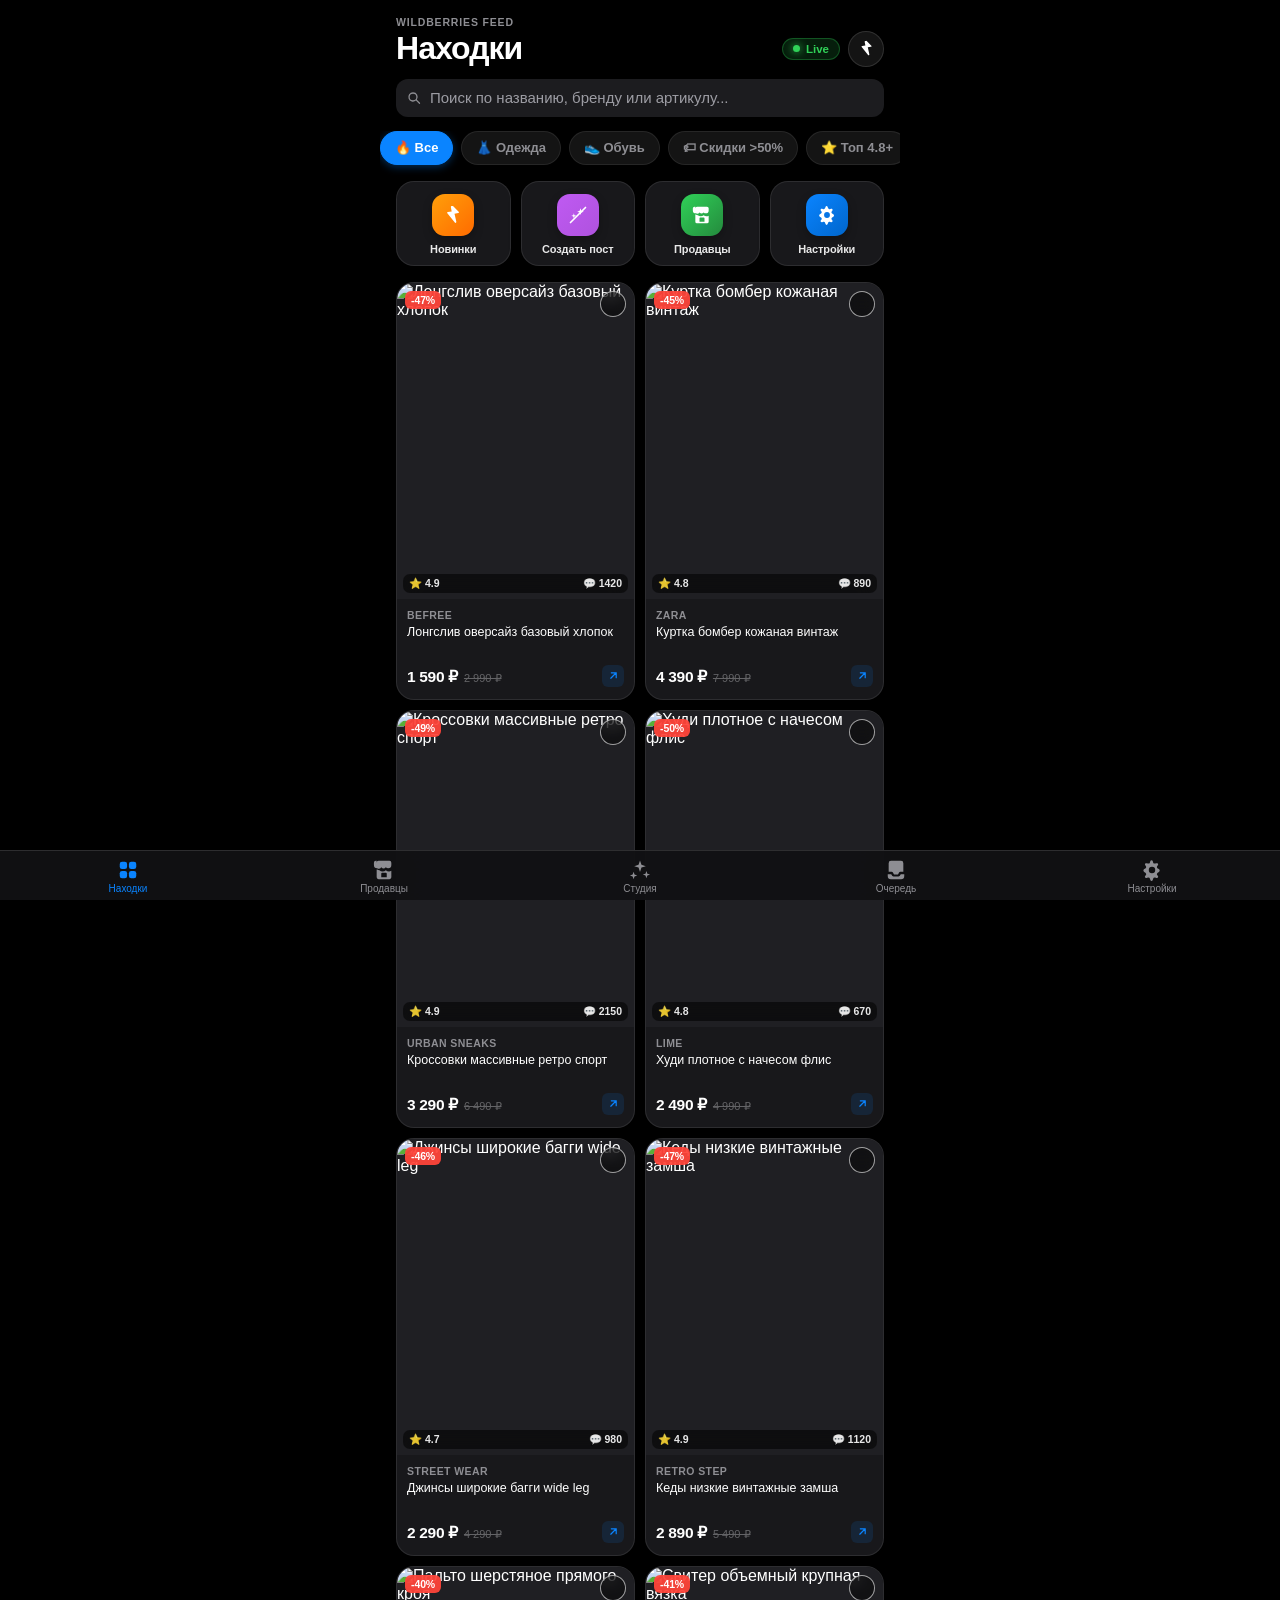
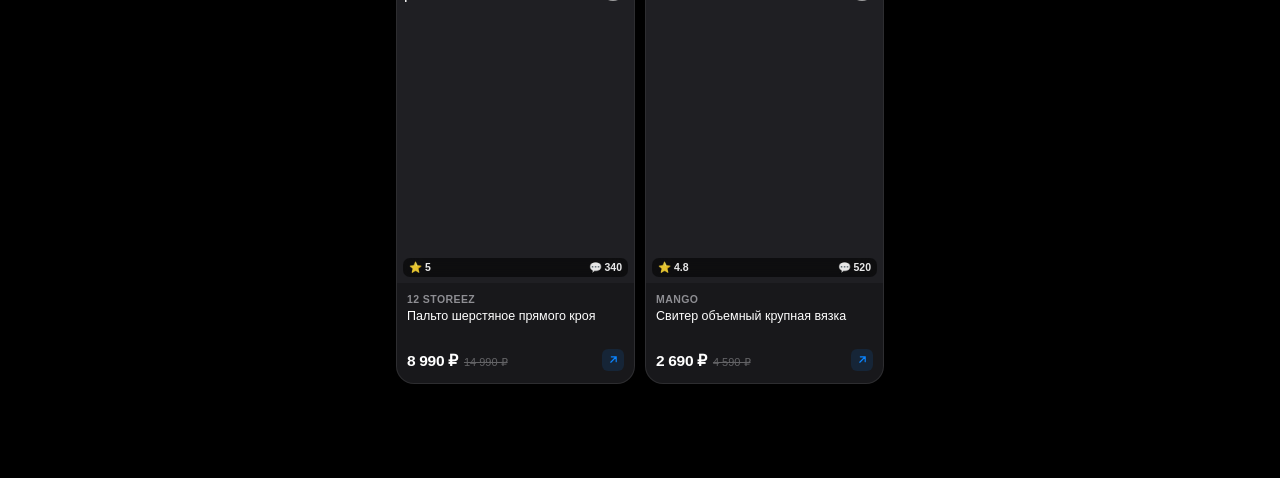
==== index.html @ ffb82ea9 "feat(fashion-ios18): complete ground-up rebuild inspired by Farfetch, SSENSE, Zara, and Apple iOS 18" ====
<!DOCTYPE html>
<html lang="ru">
<head>
  <meta charset="UTF-8">
  <meta name="viewport" content="width=device-width, initial-scale=1.0, viewport-fit=cover, maximum-scale=5.0">
  <meta name="description" content="WB Up Studio — фэшн-система управления публикациями Wildberries в Telegram">
  <meta name="theme-color" content="#000000">
  <meta name="apple-mobile-web-app-capable" content="yes">
  <meta name="apple-mobile-web-app-status-bar-style" content="black-translucent">
  <meta name="apple-mobile-web-app-title" content="WB Up">
  <meta name="format-detection" content="telephone=no">
  <meta name="mobile-web-app-capable" content="yes">
  <link rel="apple-touch-icon" href="apple-touch-icon.png">
  <link rel="manifest" href="manifest.json">
  <link rel="icon" href="data:image/svg+xml,<svg xmlns='http://www.w3.org/2000/svg' viewBox='0 0 100 100'><text y='.9em' font-size='90'></text></svg>">
  <title>WB Up Studio</title>
  <link rel="stylesheet" href="styles.css?v=fashion_ios18_v1">
</head>
<body>

  <!-- Apple SF Symbols Vector Sprite (iOS 18) -->
  <svg style="display:none;" xmlns="http://www.w3.org/2000/svg">
    <symbol id="sf-grid" viewBox="0 0 24 24"><rect x="3" y="3" width="8" height="8" rx="2.5" fill="currentColor"/><rect x="13" y="3" width="8" height="8" rx="2.5" fill="currentColor"/><rect x="3" y="13" width="8" height="8" rx="2.5" fill="currentColor"/><rect x="13" y="13" width="8" height="8" rx="2.5" fill="currentColor"/></symbol>
    <symbol id="sf-bag" viewBox="0 0 24 24"><path fill-rule="evenodd" clip-rule="evenodd" d="M8.5 4a3.5 3.5 0 0 1 7 0h2.75A2.75 2.75 0 0 1 21 6.75v11.5A3.75 3.75 0 0 1 17.25 22H6.75A3.75 3.75 0 0 1 3 18.25V6.75A2.75 2.75 0 0 1 5.75 4H8.5zm1.8 0a1.7 1.7 0 0 1 3.4 0H10.3z" fill="currentColor"/></symbol>
    <symbol id="sf-store" viewBox="0 0 24 24"><path d="M4 4a2 2 0 0 1 2-2h12a2 2 0 0 1 2 2v2.5a3.5 3.5 0 0 1-3.5 3.5 3.4 3.4 0 0 1-2.5-1.1 3.4 3.4 0 0 1-5 0A3.4 3.4 0 0 1 4.5 10 3.5 3.5 0 0 1 1 6.5V4a2 2 0 0 1 2-2h1zm0 8.8V20a2 2 0 0 0 2 2h12a2 2 0 0 0 2-2v-7.2a5.4 5.4 0 0 1-2.5.7 5.4 5.4 0 0 1-3.5-1.3 5.4 5.4 0 0 1-3.5 1.3 5.4 5.4 0 0 1-3.5-1.3 5.4 5.4 0 0 1-2.5-.7h-.5zM9 16a1 1 0 0 1 1-1h4a1 1 0 0 1 1 1v4H9v-4z" fill="currentColor"/></symbol>
    <symbol id="sf-sparkles" viewBox="0 0 24 24"><path d="M12 1.5l1.6 4.7 4.7 1.6-4.7 1.6L12 14.1l-1.6-4.7-4.7-1.6 4.7-1.6L12 1.5zm7 11.5l1 3 3 1-3 1-1 3-1-3-3-1 3-1 1-3zm-14 1l1 3 3 1-3 1-1 3-1-3-3-1 3-1 1-3z" fill="currentColor"/></symbol>
    <symbol id="sf-tray" viewBox="0 0 24 24"><path d="M4 4.5A2.5 2.5 0 0 1 6.5 2h11A2.5 2.5 0 0 1 20 4.5V14h-3.2a1.8 1.8 0 0 0-1.6 1l-.7 1.4a1 1 0 0 1-.9.6H10.4a1 1 0 0 1-.9-.6l-.7-1.4a1.8 1.8 0 0 0-1.6-1H4V4.5zM3 16.5v2A3.5 3.5 0 0 0 6.5 22h11a3.5 3.5 0 0 0 3.5-3.5v-2h-3.8l-.5 1a2.2 2.2 0 0 1-2 1.5H9.3a2.2 2.2 0 0 1-2-1.5l-.5-1H3z" fill="currentColor"/></symbol>
    <symbol id="sf-gear" viewBox="0 0 24 24"><path fill-rule="evenodd" clip-rule="evenodd" d="M10.2 2.3c.4-1.3 2.2-1.3 2.6 0l.4 1.4a2 2 0 0 0 2.2 1.3l1.4-.4c1.3-.4 2.4.9 1.7 2l-.9 1.2a2 2 0 0 0 .6 2.5l1.3.7c1.2.7 1.2 2.5 0 3.2l-1.3.7a2 2 0 0 0-.6 2.5l.9 1.2c.7 1.1-.4 2.4-1.7 2l-1.4-.4a2 2 0 0 0-2.2 1.3l-.4 1.4c-.4 1.3-2.2 1.3-2.6 0l-.4-1.4a2 2 0 0 0-2.2-1.3l-1.4.4c-1.3.4-2.4-.9-1.7-2l.9-1.2a2 2 0 0 0-.6-2.5l-1.3-.7c-1.2-.7-1.2-2.5 0-3.2l1.3-.7a2 2 0 0 0 .6-2.5l-.9-1.2c-.7-1.1.4-2.4 1.7-2l1.4.4a2 2 0 0 0 2.2-1.3l.4-1.4zM12 8.5a3.5 3.5 0 1 0 0 7 3.5 3.5 0 0 0 0-7z" fill="currentColor"/></symbol>
    <symbol id="sf-search" viewBox="0 0 24 24"><path fill-rule="evenodd" clip-rule="evenodd" d="M10.5 3.5a7 7 0 1 0 4.4 12.4l4.7 4.7a1 1 0 0 0 1.4-1.4l-4.7-4.7A7 7 0 0 0 10.5 3.5zm-5 7a5 5 0 1 1 10 0 5 5 0 0 1-10 0z" fill="currentColor"/></symbol>
    <symbol id="sf-bolt" viewBox="0 0 24 24"><path d="M11.3 1.3a1 1 0 0 1 1 .2l6.5 6.5a1 1 0 0 1-.5 1.7l-4.5.7 2.2 9.8a1 1 0 0 1-1.8.8L5.2 10a1 1 0 0 1 .6-1.6l4.6-.7-1-5.4a1 1 0 0 1 .9-1z" fill="currentColor"/></symbol>
    <symbol id="sf-check" viewBox="0 0 24 24"><path d="M4.5 12.5l5 5 10-10" fill="none" stroke="currentColor" stroke-width="2.5" stroke-linecap="round" stroke-linejoin="round"/></symbol>
    <symbol id="sf-xmark" viewBox="0 0 24 24"><path d="M6 6l12 12M18 6L6 18" fill="none" stroke="currentColor" stroke-width="2.5" stroke-linecap="round"/></symbol>
    <symbol id="sf-plus" viewBox="0 0 24 24"><path d="M12 4a1 1 0 0 1 1 1v6h6a1 1 0 1 1 0 2h-6v6a1 1 0 1 1-2 0v-6H5a1 1 0 1 1 0-2h6V5a1 1 0 0 1 1-1z" fill="currentColor"/></symbol>
    <symbol id="sf-trash" viewBox="0 0 24 24"><path fill-rule="evenodd" clip-rule="evenodd" d="M9 3a1 1 0 0 1 1-1h4a1 1 0 0 1 1 1v1h4a1 1 0 1 1 0 2h-1.1l-.8 13.4A3 3 0 0 1 14.1 22H9.9a3 3 0 0 1-3-2.6L6.1 6H5a1 1 0 1 1 0-2h4V3zm2 1h2V4h-2V4zm-1.9 4l.7 11.8a1 1 0 0 0 1 .9h4.4a1 1 0 0 0 1-.9L16.9 8H8.1z" fill="currentColor"/></symbol>
    <symbol id="sf-sync" viewBox="0 0 24 24"><path d="M12 4a8 8 0 0 1 7.6 5.5.9.9 0 0 1-1.7.6A6.2 6.2 0 1 0 18.2 12a.9.9 0 1 1 1.8 0A8 8 0 1 1 12 4zm7.9 1.1a.9.9 0 0 1 .9.9v4a.9.9 0 0 1-.9.9h-4a.9.9 0 1 1 0-1.8h2.8V6a.9.9 0 0 1 1.2-.9z" fill="currentColor"/></symbol>
    <symbol id="sf-paperplane" viewBox="0 0 24 24"><path d="M2.3 10.2a1.3 1.3 0 0 1 .4-2.4l17.7-6.2a1.3 1.3 0 0 1 1.6 1.6l-6.2 17.7a1.3 1.3 0 0 1-2.4.4l-3.8-5.7-5.7-3.8zm14-4.8L6.8 10.3l3.6 2.4 6-7.3z" fill="currentColor"/></symbol>
    <symbol id="sf-arrow-up-right" viewBox="0 0 24 24"><path d="M7 17L17 7M8 7h9v9" fill="none" stroke="currentColor" stroke-width="2.2" stroke-linecap="round" stroke-linejoin="round"/></symbol>
    <symbol id="sf-download" viewBox="0 0 24 24"><path d="M12 2a1 1 0 0 1 1 1v10.6l2.3-2.3a1 1 0 0 1 1.4 1.4l-4 4a1 1 0 0 1-1.4 0l-4-4a1 1 0 0 1 1.4-1.4l2.3 2.3V3a1 1 0 0 1 1-1zm-7 16a1 1 0 0 1 1-1h12a1 1 0 1 1 0 2H6a1 1 0 0 1-1-1z" fill="currentColor"/></symbol>
    <symbol id="sf-wand-stars" viewBox="0 0 24 24"><path d="M15 4l1 3 3 1-3 1-1 3-1-3-3-1 3-1 1-3zm-8 6l.7 2.3L10 13l-2.3.7L7 16l-.7-2.3L4 13l2.3-.7L7 10z" fill="currentColor"/><path d="M3 21L21 3" stroke="currentColor" stroke-width="2" stroke-linecap="round"/></symbol>
    <symbol id="sf-scissors" viewBox="0 0 24 24"><path d="M9.6 10.8l3.9 3.9-1.4 1.4a3.5 3.5 0 1 1-1.4-1.4l-1.1-1.1zm-3.6 5a1.5 1.5 0 1 0 0 3 1.5 1.5 0 0 0 0-3zm7.5-3.6l6.8-6.8a1 1 0 0 0-1.4-1.4l-6.8 6.8 1.4 1.4zm-1.4-1.4L4.3 4a1 1 0 0 0-1.4 1.4l6.8 6.8 2.4-2.4zm1.4 4.3l1.1 1.1a3.5 3.5 0 1 1-1.4 1.4l-1.1-1.1 1.4-1.4zm4.5 3.9a1.5 1.5 0 1 0 0-3 1.5 1.5 0 0 0 0 3z" fill="currentColor"/></symbol>
  </svg>

  <div class="toast-container" id="toast-container"></div>

  <div class="app-viewport">

    <!-- SCREEN 1: НАХОДКИ (FASHION FEED) -->
    <section id="tab-dashboard" class="tab-panel tab-panel--active">
      
      <!-- Apple Large Title Navigation Bar -->
      <header class="ios-navbar">
        <div>
          <span class="ios-navbar__sub">WILDBERRIES FEED</span>
          <h1 class="ios-navbar__title">Находки</h1>
        </div>
        <div class="ios-navbar__actions">
          <span class="ios-live-badge" id="feed-status-badge"><span class="pulse-dot"></span> Live</span>
          <button class="ios-circle-btn" onclick="app.runCheck()" aria-label="Проверить новинки Wildberries" title="Проверить новинки WB">
            <svg class="sf-icon"><use href="#sf-bolt"></use></svg>
          </button>
        </div>
      </header>

      <!-- Farfetch-style Search Bar -->
      <div class="ios-search">
        <svg class="sf-icon ios-search__icon"><use href="#sf-search"></use></svg>
        <input type="text" id="home-search-input" class="ios-search__input" placeholder="Поиск по названию, бренду или артикулу..." oninput="app.onSearchInput(this.value)">
      </div>

      <!-- ASOS-style Category Filter Chips (Horizontal Snap) -->
      <div class="ios-chips-bar" id="category-chips">
        <button class="ios-chip ios-chip--active" onclick="app.filterByCategory('all', this)">🔥 Все</button>
        <button class="ios-chip" onclick="app.filterByCategory('clothes', this)">👗 Одежда</button>
        <button class="ios-chip" onclick="app.filterByCategory('shoes', this)">👟 Обувь</button>
        <button class="ios-chip" onclick="app.filterByCategory('discount', this)">🏷 Скидки >50%</button>
        <button class="ios-chip" onclick="app.filterByCategory('top', this)">⭐ Топ 4.8+</button>
      </div>

      <!-- Quick Action Cards (4 Tiles) -->
      <div class="quick-actions-bar">
        <button class="quick-tile" onclick="app.runCheck()">
          <div class="quick-tile__icon" style="background: linear-gradient(135deg, #FF9F0A, #FF6B00);">
            <svg class="sf-icon"><use href="#sf-bolt"></use></svg>
          </div>
          <span class="quick-tile__label">Новинки</span>
        </button>
        <button class="quick-tile" onclick="app.generatePreview()">
          <div class="quick-tile__icon" style="background: linear-gradient(135deg, #BF5AF2, #AF52DE);">
            <svg class="sf-icon"><use href="#sf-wand-stars"></use></svg>
          </div>
          <span class="quick-tile__label">Создать пост</span>
        </button>
        <button class="quick-tile" onclick="app.switchTab('sellers')">
          <div class="quick-tile__icon" style="background: linear-gradient(135deg, #30D158, #248A3D);">
            <svg class="sf-icon"><use href="#sf-store"></use></svg>
          </div>
          <span class="quick-tile__label">Продавцы</span>
        </button>
        <button class="quick-tile" onclick="app.switchTab('settings')">
          <div class="quick-tile__icon" style="background: linear-gradient(135deg, #0A84FF, #0066CC);">
            <svg class="sf-icon"><use href="#sf-gear"></use></svg>
          </div>
          <span class="quick-tile__label">Настройки</span>
        </button>
      </div>

      <!-- 2-Column Fashion Product Grid (Farfetch / SSENSE Style) -->
      <div id="product-grid" class="fashion-grid"></div>

      <!-- Empty State -->
      <div id="feed-empty" class="fashion-empty" style="display:none;">
        <svg class="sf-icon fashion-empty__icon"><use href="#sf-bag"></use></svg>
        <h3 class="fashion-empty__title">Находок пока нет</h3>
        <p class="fashion-empty__desc">Запустите поиск новинок, чтобы мгновенно опросить магазины на Wildberries</p>
        <button class="btn btn--primary" onclick="app.runCheck()">
          <svg class="sf-icon" style="width:16px; height:16px; margin-right:6px;"><use href="#sf-bolt"></use></svg>
          Найти новинки WB
        </button>
      </div>

    </section>

    <!-- SCREEN 2: ПРОДАВЦЫ (SELLERS HUB) -->
    <section id="tab-sellers" class="tab-panel">
      
      <header class="ios-navbar">
        <div>
          <span class="ios-navbar__sub">WILDBERRIES STORES</span>
          <h1 class="ios-navbar__title">Продавцы</h1>
        </div>
        <div class="ios-navbar__actions">
          <button class="ios-circle-btn" onclick="app.openAddSellerModal()" aria-label="Добавить продавца" title="Добавить продавца">
            <svg class="sf-icon"><use href="#sf-plus"></use></svg>
          </button>
        </div>
      </header>

      <div class="ios-section-header">
        <span>ОТСЛЕЖИВАЕМЫЕ МАГАЗИНЫ</span>
        <span id="sellers-count-badge" class="ios-count-pill">0</span>
      </div>

      <!-- Inset Grouped Table View -->
      <div class="ios-grouped-card" id="sellers-list-container">
        <!-- Filled dynamically -->
      </div>

      <div style="padding: 16px 0;">
        <button class="btn btn--secondary btn--full" onclick="app.openAddSellerModal()">
          <svg class="sf-icon" style="width:16px; height:16px; margin-right:8px;"><use href="#sf-plus"></use></svg>
          Добавить нового продавца
        </button>
      </div>

    </section>

    <!-- SCREEN 3: СТУДИЯ ПОСТОВ (1080x1080 LOOKBOOK STUDIO) -->
    <section id="tab-preview" class="tab-panel">
      
      <header class="ios-navbar">
        <div>
          <span class="ios-navbar__sub">POST GENERATOR 1080×1080</span>
          <h1 class="ios-navbar__title">Студия</h1>
        </div>
        <div class="ios-navbar__actions">
          <button class="ios-circle-btn" onclick="app.generatePreview()" aria-label="Пересобрать карточку" title="Пересобрать">
            <svg class="sf-icon"><use href="#sf-sync"></use></svg>
          </button>
        </div>
      </header>

      <!-- Empty Studio Landing State -->
      <div id="studio-empty-state" class="studio-empty">
        <div class="studio-empty__magic">
          <svg class="sf-icon sf-float" style="width:54px; height:54px; color:#BF5AF2;"><use href="#sf-wand-stars"></use></svg>
        </div>
        <h2 class="studio-empty__title">Студия создания постов</h2>
        <p class="studio-empty__desc">Автоматическое вырезание одежды на ваш фон <strong>wb_up_background.jpg</strong> и мгновенная публикация в Telegram</p>
        
        <div class="studio-features-row">
          <span class="feature-tag"><svg class="sf-icon"><use href="#sf-scissors"></use></svg> Без фона</span>
          <span class="feature-tag"><svg class="sf-icon"><use href="#sf-sparkles"></use></svg> 1080×1080</span>
          <span class="feature-tag"><svg class="sf-icon"><use href="#sf-paperplane"></use></svg> @wbuppp</span>
        </div>

        <button class="btn btn--primary btn--lg" onclick="app.generatePreview()">
          <svg class="sf-icon" style="width:18px; height:18px; margin-right:8px;"><use href="#sf-wand-stars"></use></svg>
          Создать превью поста
        </button>
      </div>

      <!-- Generated Preview Canvas & Controls -->
      <div id="studio-active-state" style="display:none;">
        <div class="preview-mockup-wrapper">
          <canvas id="poster-canvas" width="1080" height="1080" style="display:none;"></canvas>
          <img id="poster-result-img" class="preview-mockup-img" alt="Превью поста 1080x1080">
        </div>

        <div class="preview-actions-bar">
          <button class="btn btn--primary btn--full" id="btn-publish-tg" onclick="app.publishFromPreview()">
            <svg class="sf-icon" style="width:18px; height:18px; margin-right:8px;"><use href="#sf-paperplane"></use></svg>
            Опубликовать в канал @wbuppp
          </button>
          <div style="display:flex; gap:10px; width:100%; margin-top:8px;">
            <button class="btn btn--secondary" style="flex:1;" onclick="app.saveToQueueFromPreview()">
              <svg class="sf-icon" style="width:16px; height:16px; margin-right:6px;"><use href="#sf-tray"></use></svg>
              В очередь
            </button>
            <button class="btn btn--secondary" style="flex:1;" onclick="app.downloadPosterImage()">
              <svg class="sf-icon" style="width:16px; height:16px; margin-right:6px;"><use href="#sf-download"></use></svg>
              Скачать
            </button>
          </div>
        </div>

        <!-- Telegram Caption Editor -->
        <div class="ios-section-header" style="margin-top:20px;">
          <span>ТЕКСТ СООБЩЕНИЯ ДЛЯ TELEGRAM</span>
        </div>
        <div class="ios-grouped-card" style="padding:14px;">
          <textarea id="caption-editor" class="ios-textarea" rows="7" placeholder="Текст поста с артикулами..."></textarea>
        </div>
      </div>

    </section>

    <!-- SCREEN 4: ОЧЕРЕДЬ (QUEUE) -->
    <section id="tab-queue" class="tab-panel">
      <header class="ios-navbar">
        <div>
          <span class="ios-navbar__sub">SCHEDULED POSTS</span>
          <h1 class="ios-navbar__title">Очередь</h1>
        </div>
      </header>

      <div class="ios-section-header">
        <span>ОТЛОЖЕННЫЕ ПУБЛИКАЦИИ</span>
        <span id="queue-count-badge" class="ios-count-pill">0</span>
      </div>

      <div class="ios-grouped-card" id="queue-list-container">
        <!-- Filled dynamically -->
      </div>
    </section>

    <!-- SCREEN 5: НАСТРОЙКИ (SETTINGS) -->
    <section id="tab-settings" class="tab-panel">
      <header class="ios-navbar">
        <div>
          <span class="ios-navbar__sub">PREFERENCES & TELEGRAM</span>
          <h1 class="ios-navbar__title">Настройки</h1>
        </div>
      </header>

      <div class="ios-section-header">TELEGRAM КАНАЛ</div>
      <div class="ios-grouped-card">
        <div class="ios-cell">
          <span class="ios-cell__label">Канал</span>
          <input type="text" id="setting-tg-channel" class="ios-cell__input" placeholder="@wbuppp" value="@wbuppp" onchange="app.saveSetting('tgChannel', this.value)">
        </div>
        <div class="ios-cell">
          <span class="ios-cell__label">Токен бота</span>
          <input type="password" id="setting-tg-token" class="ios-cell__input" placeholder="7801828859:AA..." onchange="app.saveSetting('tgToken', this.value)">
        </div>
      </div>

      <div class="ios-section-header">АВТОНОМНЫЙ ДВИЖОК</div>
      <div class="ios-grouped-card">
        <div class="ios-cell">
          <span class="ios-cell__label">Статус движка</span>
          <span class="ios-badge-ok">🟢 Standalone Active</span>
        </div>
        <div class="ios-cell">
          <span class="ios-cell__label">Фоновое изображение</span>
          <span style="color:#8e8e93; font-size:13px;">wb_up_background.jpg</span>
        </div>
        <div class="ios-cell">
          <span class="ios-cell__label">Версия дизайна</span>
          <span style="color:#8e8e93; font-size:13px;">iOS 18 Fashion v1.0</span>
        </div>
      </div>

      <div style="padding: 20px 0;">
        <button class="btn btn--danger btn--full" onclick="app.resetAllCache()">
          <svg class="sf-icon" style="width:16px; height:16px; margin-right:6px;"><use href="#sf-trash"></use></svg>
          Сбросить кэш и обновить базу
        </button>
      </div>
    </section>

  </div><!-- /.app-viewport -->

  <!-- FLOATING ACTION DOCK (Farfetch / Apple Capsule) -->
  <div class="action-capsule" id="action-capsule">
    <div class="action-capsule__info">
      <span class="action-capsule__dot"></span>
      <span id="selected-count-label">0 выбрано</span>
    </div>
    <div class="action-capsule__btns">
      <button class="action-capsule__btn action-capsule__btn--ghost" onclick="app.clearSelection()">Снять</button>
      <button class="action-capsule__btn action-capsule__btn--primary" onclick="app.generatePreview()">✨ Создать пост</button>
    </div>
  </div>

  <!-- APPLE UITABBAR (49pt Native Mobile Navigation) -->
  <nav class="ios-tabbar">
    <button class="ios-tabbar__item ios-tabbar__item--active" data-tab="dashboard" onclick="app.switchTab('dashboard')">
      <svg class="sf-icon"><use href="#sf-grid"></use></svg>
      <span>Находки</span>
    </button>
    <button class="ios-tabbar__item" data-tab="sellers" onclick="app.switchTab('sellers')">
      <svg class="sf-icon"><use href="#sf-store"></use></svg>
      <span>Продавцы</span>
    </button>
    <button class="ios-tabbar__item" data-tab="preview" onclick="app.switchTab('preview')">
      <svg class="sf-icon"><use href="#sf-sparkles"></use></svg>
      <span>Студия</span>
    </button>
    <button class="ios-tabbar__item" data-tab="queue" onclick="app.switchTab('queue')">
      <svg class="sf-icon"><use href="#sf-tray"></use></svg>
      <span>Очередь</span>
    </button>
    <button class="ios-tabbar__item" data-tab="settings" onclick="app.switchTab('settings')">
      <svg class="sf-icon"><use href="#sf-gear"></use></svg>
      <span>Настройки</span>
    </button>
  </nav>

  <!-- NATIVE APPLE BOTTOM SHEET MODAL -->
  <div class="ios-modal-overlay" id="modal-overlay" onclick="if(event.target===this) app.closeModal()" role="dialog" aria-modal="true">
    <div class="ios-sheet">
      <div class="ios-sheet__grabber"></div>
      <div class="ios-sheet__header">
        <h3 class="ios-sheet__title" id="modal-title">Добавить продавца</h3>
        <button class="ios-sheet__close" onclick="app.closeModal()" aria-label="Закрыть">
          <svg class="sf-icon"><use href="#sf-xmark"></use></svg>
        </button>
      </div>
      <div class="ios-sheet__body" id="modal-body"></div>
      <div class="ios-sheet__footer" id="modal-footer">
        <button class="btn btn--ghost" onclick="app.closeModal()">Отмена</button>
        <button class="btn btn--primary" id="modal-confirm-btn" onclick="app.confirmModal()">Добавить</button>
      </div>
    </div>
  </div>

  <script src="app2.js?v=fashion_ios18_v1"></script>
</body>
</html>
---- styles.css ----
/* ============================================================
   WB Up Studio — Apple iOS 18 & Luxury Fashion Design System
   Inspired by: Farfetch, SSENSE, Zara, ASOS, Poizon (Dewu)
   Clean, Mobile-First, Zero-Conflict Architecture
   ============================================================ */

/* --- CSS Variables & Design Tokens --- */
:root {
  --bg-app: #000000;
  --bg-surface: #141416;
  --bg-card: #18181b;
  --bg-elevated: #242428;
  --bg-glass: rgba(24, 24, 28, 0.85);

  --fg-primary: #ffffff;
  --fg-secondary: rgba(235, 235, 245, 0.62);
  --fg-muted: rgba(235, 235, 245, 0.38);

  --apple-blue: #0a84ff;
  --apple-green: #30d158;
  --apple-red: #ff453a;
  --apple-orange: #ff9f0a;
  --apple-purple: #bf5af2;
  --apple-gray: #8e8e93;

  --border-subtle: rgba(255, 255, 255, 0.09);
  --border-card: rgba(255, 255, 255, 0.12);
  
  --tabbar-height: 50px;
  --font-sans: -apple-system, BlinkMacSystemFont, "SF Pro Display", "SF Pro Text", "Helvetica Neue", sans-serif;
  --anim-spring: 0.3s cubic-bezier(0.16, 1, 0.3, 1);
}

/* --- Base & Reset --- */
*, *::before, *::after {
  box-sizing: border-box;
  margin: 0;
  padding: 0;
}

html, body {
  background-color: var(--bg-app);
  color: var(--fg-primary);
  font-family: var(--font-sans);
  min-height: 100dvh;
  min-height: -webkit-fill-available;
  -webkit-font-smoothing: antialiased;
  -webkit-tap-highlight-color: transparent;
  touch-action: manipulation;
  overflow-x: hidden;
}

/* Vector SF Symbols */
.sf-icon {
  width: 20px;
  height: 20px;
  fill: currentColor;
  display: inline-block;
  vertical-align: middle;
  flex-shrink: 0;
}

/* Main Viewport Container */
.app-viewport {
  width: 100%;
  max-width: 520px;
  margin: 0 auto;
  min-height: 100dvh;
  min-height: -webkit-fill-available;
  padding-bottom: calc(var(--tabbar-height) + env(safe-area-inset-bottom, 0px) + 24px);
  position: relative;
  background-color: var(--bg-app);
}

/* Tab Panels */
.tab-panel {
  display: none;
  animation: fadeIn 0.22s ease-out;
}
.tab-panel--active {
  display: block;
}

@keyframes fadeIn {
  from { opacity: 0; transform: translateY(4px); }
  to { opacity: 1; transform: translateY(0); }
}

/* ============================================================
   APPLE LARGE TITLE NAVBAR
   ============================================================ */
.ios-navbar {
  display: flex;
  justify-content: space-between;
  align-items: flex-end;
  padding: max(env(safe-area-inset-top, 0px) + 12px, 16px) 16px 12px 16px;
  background: var(--bg-app);
  position: sticky;
  top: 0;
  z-index: 100;
}

.ios-navbar__sub {
  font-size: 10.5px;
  font-weight: 700;
  letter-spacing: 0.08em;
  color: var(--apple-gray);
  text-transform: uppercase;
  display: block;
  margin-bottom: 2px;
}

.ios-navbar__title {
  font-size: 32px;
  font-weight: 800;
  letter-spacing: -0.03em;
  color: #ffffff;
  line-height: 1.15;
}

.ios-navbar__actions {
  display: flex;
  align-items: center;
  gap: 8px;
}

.ios-live-badge {
  display: inline-flex;
  align-items: center;
  gap: 6px;
  padding: 4px 10px;
  border-radius: 9999px;
  background: rgba(48, 209, 88, 0.14);
  border: 0.5px solid rgba(48, 209, 88, 0.3);
  color: var(--apple-green);
  font-size: 11.5px;
  font-weight: 600;
}

.pulse-dot {
  width: 7px;
  height: 7px;
  border-radius: 50%;
  background: var(--apple-green);
  box-shadow: 0 0 8px var(--apple-green);
  animation: pulse 2s infinite ease-in-out;
}

@keyframes pulse {
  0%, 100% { opacity: 1; transform: scale(1); }
  50% { opacity: 0.4; transform: scale(0.85); }
}

.ios-circle-btn {
  width: 36px;
  height: 36px;
  border-radius: 50%;
  background: rgba(255, 255, 255, 0.08);
  border: 0.5px solid rgba(255, 255, 255, 0.12);
  color: #ffffff;
  display: flex;
  align-items: center;
  justify-content: center;
  cursor: pointer;
  transition: transform 0.12s ease, background 0.12s ease;
  touch-action: manipulation;
}
.ios-circle-btn:active {
  transform: scale(0.9);
  background: rgba(255, 255, 255, 0.18);
}
.ios-circle-btn .sf-icon {
  width: 17px;
  height: 17px;
}

/* ============================================================
   SEARCH BAR (Farfetch / iOS 18 Style)
   ============================================================ */
.ios-search {
  display: flex;
  align-items: center;
  background: rgba(118, 118, 128, 0.24);
  border-radius: 12px;
  height: 38px;
  margin: 0 16px 14px 16px;
  padding: 0 10px;
  gap: 8px;
  transition: background 0.15s ease;
}
.ios-search:focus-within {
  background: rgba(118, 118, 128, 0.36);
}
.ios-search__icon {
  width: 16px;
  height: 16px;
  color: var(--apple-gray);
}
.ios-search__input {
  flex: 1;
  background: transparent;
  border: none;
  outline: none;
  color: #ffffff;
  font-size: 15px;
  font-family: inherit;
}
.ios-search__input::placeholder {
  color: var(--fg-secondary);
}

/* ============================================================
   CATEGORY CHIPS (ASOS / Lamoda Horizontal Snap)
   ============================================================ */
.ios-chips-bar {
  display: flex;
  gap: 8px;
  overflow-x: auto;
  -webkit-overflow-scrolling: touch;
  scroll-snap-type: x mandatory;
  padding: 0 16px 14px 16px;
  scrollbar-width: none;
}
.ios-chips-bar::-webkit-scrollbar {
  display: none;
}

.ios-chip {
  flex: 0 0 auto;
  height: 34px;
  padding: 0 14px;
  border-radius: 9999px;
  background: rgba(255, 255, 255, 0.08);
  border: 0.5px solid rgba(255, 255, 255, 0.08);
  color: var(--apple-gray);
  font-size: 13px;
  font-weight: 600;
  cursor: pointer;
  scroll-snap-align: start;
  transition: transform 0.12s ease, background 0.12s ease, color 0.12s ease;
  touch-action: manipulation;
}
.ios-chip:active {
  transform: scale(0.94);
}
.ios-chip--active {
  background: var(--apple-blue);
  color: #ffffff;
  border-color: var(--apple-blue);
  box-shadow: 0 2px 8px rgba(10, 132, 255, 0.35);
}

/* ============================================================
   QUICK ACTION TILES (4 Cards Row)
   ============================================================ */
.quick-actions-bar {
  display: flex;
  gap: 10px;
  overflow-x: auto;
  -webkit-overflow-scrolling: touch;
  scroll-snap-type: x mandatory;
  padding: 2px 16px 16px 16px;
  scrollbar-width: none;
}
.quick-actions-bar::-webkit-scrollbar {
  display: none;
}

.quick-tile {
  flex: 1 1 0px;
  min-width: 76px;
  display: flex;
  flex-direction: column;
  align-items: center;
  gap: 7px;
  padding: 12px 6px 10px 6px;
  border-radius: 18px;
  background: var(--bg-card);
  border: 0.5px solid var(--border-subtle);
  cursor: pointer;
  scroll-snap-align: start;
  transition: transform 0.15s var(--anim-spring), background 0.12s ease;
  touch-action: manipulation;
  box-shadow: 0 4px 12px rgba(0, 0, 0, 0.35);
}
.quick-tile:active {
  transform: scale(0.92);
  background: var(--bg-elevated);
}
.quick-tile__icon {
  width: 42px;
  height: 42px;
  border-radius: 13px;
  display: flex;
  align-items: center;
  justify-content: center;
  color: #ffffff;
  box-shadow: 0 4px 10px rgba(0, 0, 0, 0.25);
}
.quick-tile__icon .sf-icon {
  width: 20px;
  height: 20px;
}
.quick-tile__label {
  font-size: 11px;
  font-weight: 600;
  color: rgba(255, 255, 255, 0.9);
  letter-spacing: -0.01em;
  white-space: nowrap;
}

/* ============================================================
   2-COLUMN FASHION PRODUCT GRID (Farfetch / SSENSE Style)
   ============================================================ */
.fashion-grid {
  display: grid;
  grid-template-columns: repeat(2, 1fr);
  gap: 10px;
  padding: 0 16px 20px 16px;
}

.fashion-card {
  display: flex;
  flex-direction: column;
  border-radius: 18px;
  background: var(--bg-card);
  border: 0.5px solid var(--border-subtle);
  overflow: hidden;
  position: relative;
  cursor: pointer;
  transition: transform 0.15s var(--anim-spring), border-color 0.15s ease, box-shadow 0.15s ease;
  touch-action: manipulation;
}
.fashion-card:active {
  transform: scale(0.96);
}
.fashion-card--selected {
  border-color: var(--apple-blue);
  box-shadow: 0 0 0 1px var(--apple-blue);
}

.fashion-card__photo-wrap {
  position: relative;
  width: 100%;
  padding-top: 133.33%; /* 3:4 Vertical Fashion Aspect Ratio */
  background: #1f1f23;
  overflow: hidden;
}

.fashion-card__img {
  position: absolute;
  top: 0;
  left: 0;
  width: 100%;
  height: 100%;
  object-fit: cover;
  transition: transform 0.35s var(--anim-spring);
}
.fashion-card:hover .fashion-card__img {
  transform: scale(1.03);
}

/* Discount Badge */
.fashion-card__discount {
  position: absolute;
  top: 8px;
  left: 8px;
  z-index: 3;
  padding: 3px 6px;
  border-radius: 6px;
  background: rgba(255, 69, 58, 0.94);
  color: #ffffff;
  font-size: 10.5px;
  font-weight: 800;
  letter-spacing: -0.01em;
}

/* Apple Photos Circular Checkbox */
.fashion-card__checkbox {
  position: absolute;
  top: 8px;
  right: 8px;
  z-index: 3;
  width: 26px;
  height: 26px;
  border-radius: 50%;
  background: rgba(0, 0, 0, 0.45);
  border: 1.5px solid rgba(255, 255, 255, 0.6);
  backdrop-filter: blur(8px);
  -webkit-backdrop-filter: blur(8px);
  display: flex;
  align-items: center;
  justify-content: center;
  color: transparent;
  transition: all 0.15s ease;
}
.fashion-card__checkbox .sf-icon {
  width: 13px;
  height: 13px;
}
.fashion-card--selected .fashion-card__checkbox {
  background: var(--apple-blue);
  border-color: var(--apple-blue);
  color: #ffffff;
}

/* Photo Metadata Bar */
.fashion-card__meta {
  position: absolute;
  bottom: 6px;
  left: 6px;
  right: 6px;
  z-index: 3;
  display: flex;
  justify-content: space-between;
  align-items: center;
  padding: 3px 6px;
  border-radius: 7px;
  background: rgba(0, 0, 0, 0.55);
  backdrop-filter: blur(10px);
  -webkit-backdrop-filter: blur(10px);
  font-size: 10.5px;
  color: rgba(255, 255, 255, 0.9);
  font-weight: 600;
}

/* Card Body & Typography */
.fashion-card__body {
  padding: 10px 10px 12px 10px;
  display: flex;
  flex-direction: column;
  gap: 3px;
}

.fashion-card__brand {
  font-size: 10.5px;
  font-weight: 700;
  text-transform: uppercase;
  letter-spacing: 0.04em;
  color: var(--apple-gray);
}

.fashion-card__name {
  font-size: 12.5px;
  font-weight: 500;
  line-height: 1.35;
  color: #ffffff;
  height: 34px;
  display: -webkit-box;
  -webkit-line-clamp: 2;
  -webkit-box-orient: vertical;
  overflow: hidden;
}

.fashion-card__price-row {
  display: flex;
  align-items: baseline;
  gap: 6px;
  margin-top: 4px;
}

.fashion-card__price {
  font-size: 15.5px;
  font-weight: 700;
  color: #ffffff;
  letter-spacing: -0.02em;
}

.fashion-card__old-price {
  font-size: 11px;
  color: #636366;
  text-decoration: line-through;
}

.fashion-card__link {
  margin-left: auto;
  color: var(--apple-blue);
  display: flex;
  align-items: center;
  justify-content: center;
  width: 22px;
  height: 22px;
  border-radius: 6px;
  background: rgba(10, 132, 255, 0.12);
}
.fashion-card__link .sf-icon {
  width: 13px;
  height: 13px;
}

/* Empty State */
.fashion-empty {
  text-align: center;
  padding: 48px 20px;
  background: var(--bg-card);
  border-radius: 20px;
  border: 0.5px solid var(--border-subtle);
  margin: 16px;
}
.fashion-empty__icon {
  width: 44px;
  height: 44px;
  color: var(--apple-gray);
  margin-bottom: 12px;
}
.fashion-empty__title {
  font-size: 17px;
  font-weight: 700;
  color: #fff;
  margin-bottom: 4px;
}
.fashion-empty__desc {
  font-size: 13px;
  color: var(--apple-gray);
  margin-bottom: 18px;
  line-height: 1.4;
}

/* ============================================================
   INSET GROUPED CARDS (iOS Settings & Sellers)
   ============================================================ */
.ios-section-header {
  font-size: 11.5px;
  font-weight: 700;
  text-transform: uppercase;
  letter-spacing: 0.05em;
  color: var(--apple-gray);
  padding: 16px 16px 8px 16px;
  display: flex;
  justify-content: space-between;
  align-items: center;
}

.ios-count-pill {
  background: rgba(255, 255, 255, 0.1);
  padding: 2px 8px;
  border-radius: 9999px;
  font-size: 11px;
  color: #ffffff;
}

.ios-grouped-card {
  background: var(--bg-card);
  border-radius: 16px;
  border: 0.5px solid var(--border-subtle);
  margin: 0 16px;
  overflow: hidden;
}

/* Seller Row */
.seller-row {
  display: flex;
  align-items: center;
  padding: 12px 14px;
  gap: 12px;
  border-bottom: 0.5px solid rgba(255, 255, 255, 0.06);
  transition: background 0.12s ease;
}
.seller-row:last-child {
  border-bottom: none;
}
.seller-row:active {
  background: rgba(255, 255, 255, 0.05);
}

.seller-avatar {
  width: 40px;
  height: 40px;
  border-radius: 11px;
  display: flex;
  align-items: center;
  justify-content: center;
  color: #ffffff;
  font-weight: 800;
  font-size: 15px;
  flex-shrink: 0;
  box-shadow: 0 2px 6px rgba(0, 0, 0, 0.3);
}

.seller-info {
  flex: 1;
  display: flex;
  flex-direction: column;
  gap: 2px;
  min-width: 0;
}

.seller-name {
  font-size: 14.5px;
  font-weight: 700;
  color: #ffffff;
  white-space: nowrap;
  overflow: hidden;
  text-overflow: ellipsis;
}

.seller-sub {
  font-size: 11.5px;
  color: var(--apple-gray);
}

.seller-actions {
  display: flex;
  align-items: center;
  gap: 8px;
}

/* Settings Cells */
.ios-cell {
  display: flex;
  justify-content: space-between;
  align-items: center;
  padding: 13px 16px;
  border-bottom: 0.5px solid rgba(255, 255, 255, 0.06);
}
.ios-cell:last-child {
  border-bottom: none;
}
.ios-cell__label {
  font-size: 15px;
  font-weight: 500;
  color: #ffffff;
}
.ios-cell__input {
  background: transparent;
  border: none;
  outline: none;
  color: var(--apple-blue);
  font-size: 14px;
  text-align: right;
  font-family: inherit;
  width: 60%;
}
.ios-badge-ok {
  color: var(--apple-green);
  font-size: 13px;
  font-weight: 600;
}

/* ============================================================
   POST STUDIO (1080x1080 Lookbook)
   ============================================================ */
.studio-empty {
  text-align: center;
  padding: 44px 20px;
  background: var(--bg-card);
  border-radius: 24px;
  border: 0.5px solid var(--border-subtle);
  margin: 16px;
}
.studio-empty__magic {
  margin-bottom: 14px;
}
.studio-empty__title {
  font-size: 20px;
  font-weight: 700;
  color: #ffffff;
  margin-bottom: 6px;
}
.studio-empty__desc {
  font-size: 13.5px;
  color: var(--apple-gray);
  line-height: 1.45;
  margin-bottom: 20px;
  max-width: 320px;
  margin-left: auto;
  margin-right: auto;
}
.studio-features-row {
  display: flex;
  justify-content: center;
  gap: 8px;
  margin-bottom: 24px;
  flex-wrap: wrap;
}
.feature-tag {
  display: inline-flex;
  align-items: center;
  gap: 6px;
  font-size: 12px;
  font-weight: 600;
  color: rgba(255, 255, 255, 0.85);
  background: rgba(255, 255, 255, 0.08);
  padding: 5px 12px;
  border-radius: 9999px;
  border: 0.5px solid rgba(255, 255, 255, 0.08);
}
.feature-tag .sf-icon {
  width: 14px;
  height: 14px;
  color: var(--apple-blue);
}

.preview-mockup-wrapper {
  margin: 0 16px 16px 16px;
  border-radius: 20px;
  overflow: hidden;
  background: #111114;
  border: 0.5px solid var(--border-card);
  box-shadow: 0 12px 36px rgba(0, 0, 0, 0.6);
  aspect-ratio: 1 / 1;
}

.preview-mockup-img {
  width: 100%;
  height: 100%;
  object-fit: contain;
  display: block;
}

.preview-actions-bar {
  padding: 0 16px;
}

.ios-textarea {
  width: 100%;
  background: transparent;
  border: none;
  outline: none;
  color: #ffffff;
  font-size: 14px;
  font-family: inherit;
  line-height: 1.45;
  resize: vertical;
}

/* ============================================================
   FLOATING ACTION CAPSULE (Farfetch Bag / Apple Capsule)
   ============================================================ */
.action-capsule {
  position: fixed;
  bottom: calc(var(--tabbar-height) + env(safe-area-inset-bottom, 0px) + 12px);
  left: 16px;
  right: 16px;
  max-width: 480px;
  margin: 0 auto;
  height: 52px;
  border-radius: 9999px;
  background: rgba(26, 26, 30, 0.94);
  backdrop-filter: blur(30px) saturate(200%);
  -webkit-backdrop-filter: blur(30px) saturate(200%);
  border: 0.5px solid rgba(255, 255, 255, 0.2);
  box-shadow: 0 12px 36px rgba(0, 0, 0, 0.75);
  display: flex;
  align-items: center;
  justify-content: space-between;
  padding: 0 8px 0 16px;
  z-index: 990;
  transform: translateY(140%) scale(0.92);
  opacity: 0;
  pointer-events: none;
  transition: transform 0.3s var(--anim-spring), opacity 0.25s ease;
}
.action-capsule--visible {
  transform: translateY(0) scale(1);
  opacity: 1;
  pointer-events: auto;
}

.action-capsule__info {
  display: flex;
  align-items: center;
  gap: 8px;
  font-size: 13.5px;
  font-weight: 700;
  color: #ffffff;
}
.action-capsule__dot {
  width: 8px;
  height: 8px;
  border-radius: 50%;
  background: var(--apple-blue);
  box-shadow: 0 0 8px var(--apple-blue);
}

.action-capsule__btns {
  display: flex;
  gap: 8px;
}

.action-capsule__btn {
  height: 36px;
  padding: 0 14px;
  border-radius: 9999px;
  font-size: 13px;
  font-weight: 600;
  border: none;
  cursor: pointer;
  display: flex;
  align-items: center;
  justify-content: center;
  transition: transform 0.12s ease;
  touch-action: manipulation;
}
.action-capsule__btn:active {
  transform: scale(0.93);
}
.action-capsule__btn--ghost {
  background: rgba(255, 255, 255, 0.1);
  color: #ffffff;
}
.action-capsule__btn--primary {
  background: var(--apple-blue);
  color: #ffffff;
  box-shadow: 0 2px 8px rgba(10, 132, 255, 0.4);
}

/* ============================================================
   APPLE UITABBAR (50pt Native Mobile Navigation)
   ============================================================ */
.ios-tabbar {
  position: fixed;
  bottom: 0;
  left: 0;
  right: 0;
  height: calc(var(--tabbar-height) + env(safe-area-inset-bottom, 0px));
  padding-bottom: env(safe-area-inset-bottom, 0px);
  background: rgba(18, 18, 20, 0.94);
  backdrop-filter: blur(30px) saturate(200%);
  -webkit-backdrop-filter: blur(30px) saturate(200%);
  border-top: 0.5px solid rgba(255, 255, 255, 0.12);
  display: flex;
  align-items: stretch;
  justify-content: space-around;
  z-index: 1000;
}

.ios-tabbar__item {
  flex: 1;
  min-width: 44px;
  height: var(--tabbar-height);
  display: flex;
  flex-direction: column;
  align-items: center;
  justify-content: center;
  gap: 2px;
  color: var(--apple-gray);
  font-size: 10px;
  font-weight: 500;
  background: transparent;
  border: none;
  cursor: pointer;
  transition: transform 0.1s ease, color 0.12s ease;
  -webkit-tap-highlight-color: transparent;
  touch-action: manipulation;
}
.ios-tabbar__item:active {
  transform: scale(0.9);
}
.ios-tabbar__item--active {
  color: var(--apple-blue);
}
.ios-tabbar__item .sf-icon {
  width: 22px;
  height: 22px;
}

/* ============================================================
   BUTTONS SYSTEM
   ============================================================ */
.btn {
  display: inline-flex;
  align-items: center;
  justify-content: center;
  height: 44px;
  padding: 0 18px;
  border-radius: 12px;
  font-size: 14.5px;
  font-weight: 600;
  border: none;
  cursor: pointer;
  transition: transform 0.12s ease, opacity 0.12s ease;
  touch-action: manipulation;
  text-decoration: none;
}
.btn:active {
  transform: scale(0.95);
  opacity: 0.85;
}
.btn--primary {
  background: var(--apple-blue);
  color: #ffffff;
}
.btn--secondary {
  background: rgba(255, 255, 255, 0.1);
  color: #ffffff;
}
.btn--ghost {
  background: transparent;
  color: var(--apple-blue);
}
.btn--danger {
  background: rgba(255, 69, 58, 0.15);
  color: var(--apple-red);
}
.btn--full {
  width: 100%;
}
.btn--lg {
  height: 50px;
  padding: 0 24px;
  border-radius: 14px;
  font-size: 16px;
  font-weight: 700;
}

/* ============================================================
   NATIVE APPLE BOTTOM SHEET MODAL
   ============================================================ */
.ios-modal-overlay {
  position: fixed;
  top: 0;
  left: 0;
  right: 0;
  bottom: 0;
  background: rgba(0, 0, 0, 0.65);
  backdrop-filter: blur(15px);
  -webkit-backdrop-filter: blur(15px);
  z-index: 2000;
  display: none;
  align-items: flex-end;
}
.ios-modal-overlay--active {
  display: flex;
}

.ios-sheet {
  width: 100%;
  max-width: 520px;
  margin: 0 auto;
  max-height: 85vh;
  background: #18181c;
  border-radius: 28px 28px 0 0;
  border-top: 0.5px solid rgba(255, 255, 255, 0.18);
  box-shadow: 0 -12px 40px rgba(0, 0, 0, 0.85);
  padding-bottom: max(env(safe-area-inset-bottom, 0px), 24px);
  animation: slideUp 0.35s var(--anim-spring);
  display: flex;
  flex-direction: column;
}

@keyframes slideUp {
  from { transform: translateY(100%); }
  to { transform: translateY(0); }
}

.ios-sheet__grabber {
  width: 36px;
  height: 5px;
  border-radius: 9999px;
  background: rgba(255, 255, 255, 0.25);
  margin: 8px auto 6px auto;
}

.ios-sheet__header {
  display: flex;
  justify-content: space-between;
  align-items: center;
  padding: 12px 18px;
  border-bottom: 0.5px solid rgba(255, 255, 255, 0.08);
}

.ios-sheet__title {
  font-size: 17px;
  font-weight: 700;
  color: #ffffff;
}

.ios-sheet__close {
  width: 28px;
  height: 28px;
  border-radius: 50%;
  background: rgba(255, 255, 255, 0.1);
  border: none;
  color: #ffffff;
  display: flex;
  align-items: center;
  justify-content: center;
  cursor: pointer;
}
.ios-sheet__close .sf-icon {
  width: 12px;
  height: 12px;
}

.ios-sheet__body {
  padding: 18px;
  overflow-y: auto;
}

.ios-sheet__footer {
  display: flex;
  gap: 12px;
  padding: 12px 18px;
  border-top: 0.5px solid rgba(255, 255, 255, 0.08);
}
.ios-sheet__footer .btn {
  flex: 1;
}

/* ============================================================
   TOAST NOTIFICATIONS (Dynamic Island Style)
   ============================================================ */
.toast-container {
  position: fixed;
  top: max(env(safe-area-inset-top, 0px) + 8px, 12px);
  left: 50%;
  transform: translateX(-50%);
  z-index: 3000;
  display: flex;
  flex-direction: column;
  gap: 8px;
  pointer-events: none;
  width: calc(100% - 32px);
  max-width: 400px;
}

.toast {
  padding: 10px 16px;
  border-radius: 9999px;
  background: rgba(28, 28, 32, 0.94);
  backdrop-filter: blur(25px);
  -webkit-backdrop-filter: blur(25px);
  border: 0.5px solid rgba(255, 255, 255, 0.18);
  box-shadow: 0 8px 24px rgba(0, 0, 0, 0.6);
  font-size: 13px;
  font-weight: 600;
  color: #ffffff;
  text-align: center;
  animation: toastIn 0.25s var(--anim-spring);
}

@keyframes toastIn {
  from { opacity: 0; transform: translateY(-10px) scale(0.95); }
  to { opacity: 1; transform: translateY(0) scale(1); }
}

@keyframes sfFloat {
  0%, 100% { transform: translateY(0); }
  50% { transform: translateY(-6px); }
}
.sf-float {
  animation: sfFloat 3s cubic-bezier(0.45, 0.05, 0.55, 0.95) infinite;
}
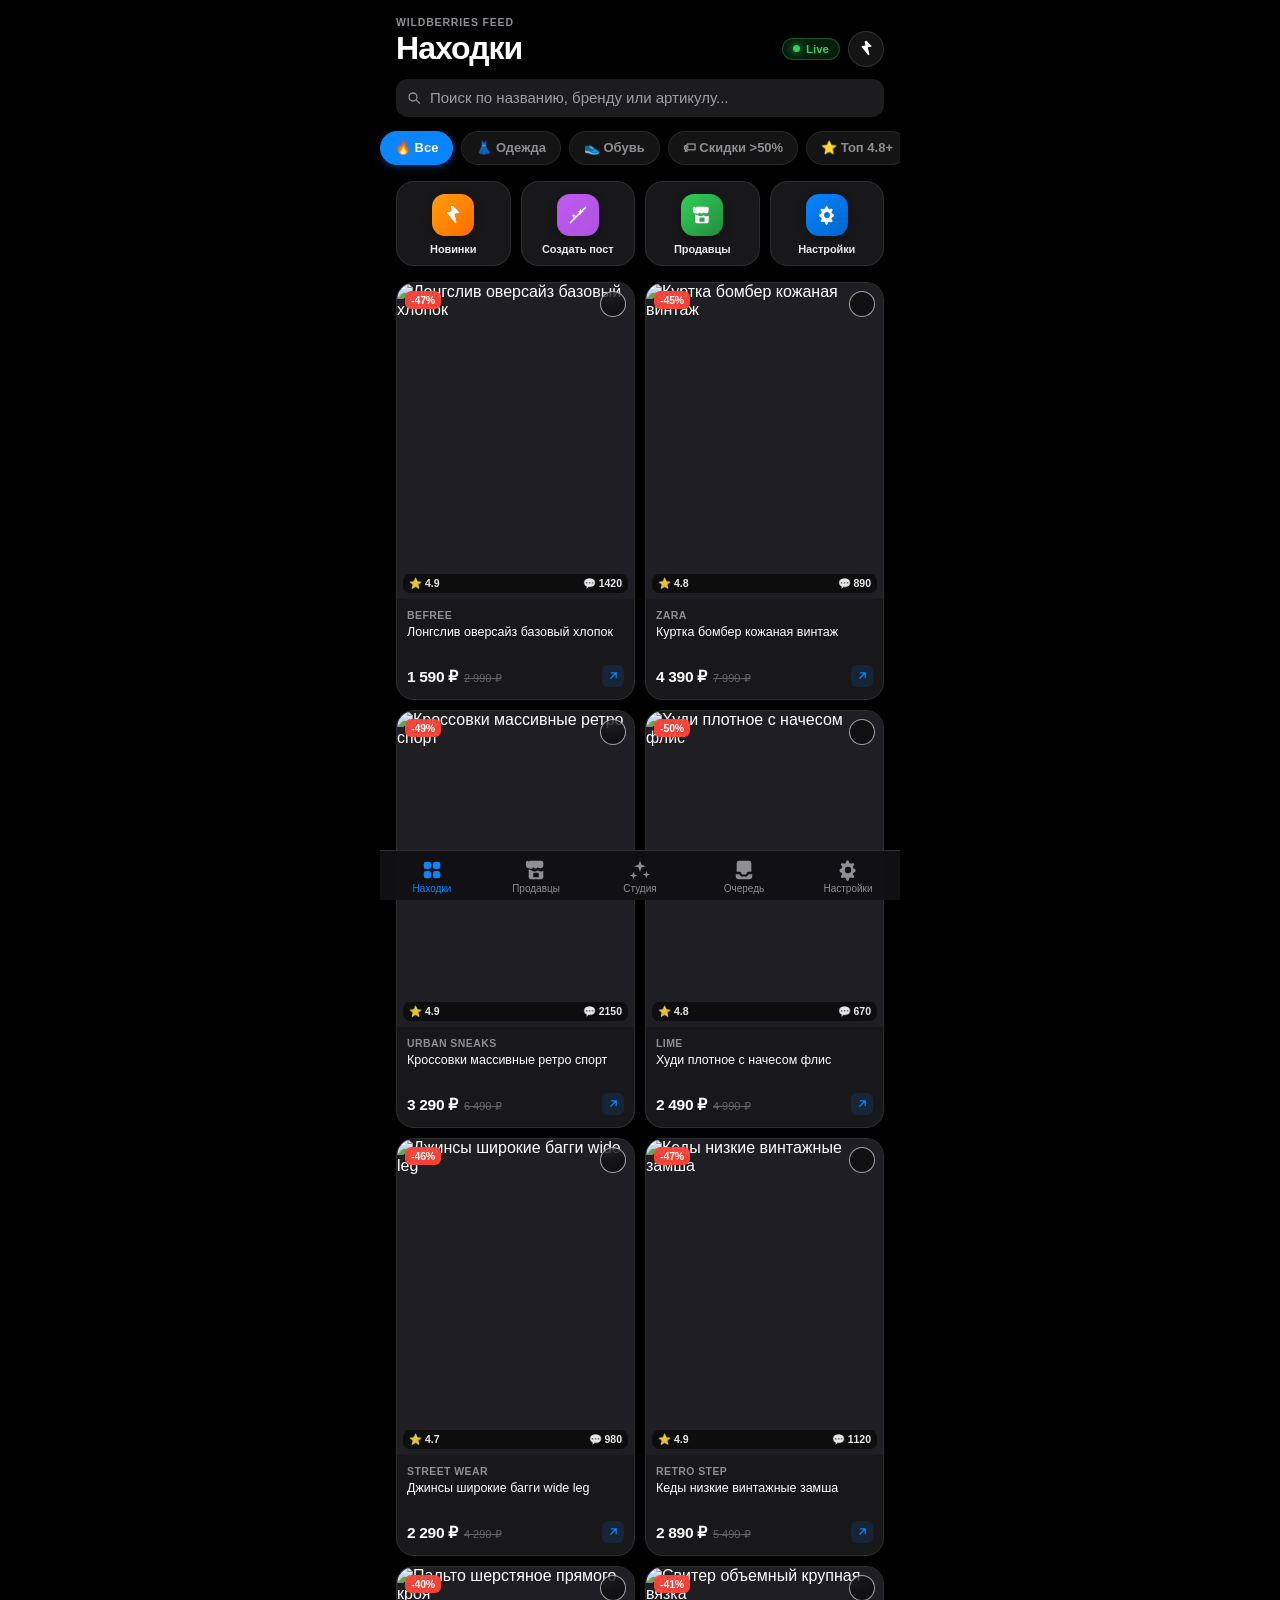
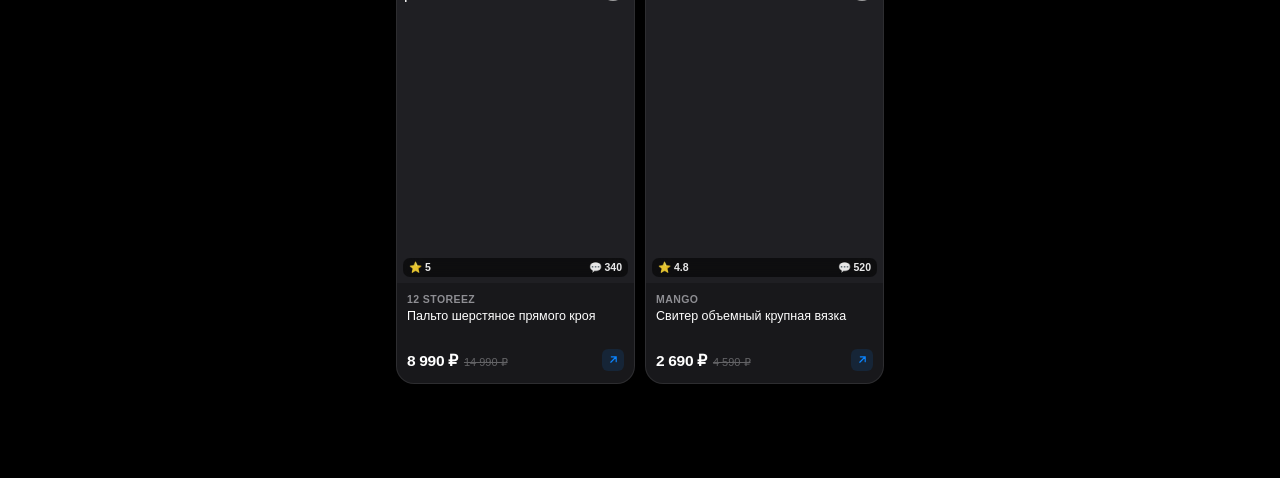
==== commit 01189a32: "fix(tabbar): lock iOS tabbar to viewport bottom across all tabs and prevent collapsing" ====
--- a/index.html
+++ b/index.html
@@ -14,7 +14,7 @@
   <link rel="manifest" href="manifest.json">
   <link rel="icon" href="data:image/svg+xml,<svg xmlns='http://www.w3.org/2000/svg' viewBox='0 0 100 100'><text y='.9em' font-size='90'></text></svg>">
   <title>WB Up Studio</title>
-  <link rel="stylesheet" href="styles.css?v=fashion_ios18_v1">
+  <link rel="stylesheet" href="styles.css?v=fashion_ios18_v2">
 </head>
 <body>
 
@@ -145,7 +145,7 @@
         <!-- Filled dynamically -->
       </div>
 
-      <div style="padding: 16px 0;">
+      <div style="padding: 16px;">
         <button class="btn btn--secondary btn--full" onclick="app.openAddSellerModal()">
           <svg class="sf-icon" style="width:16px; height:16px; margin-right:8px;"><use href="#sf-plus"></use></svg>
           Добавить нового продавца
@@ -280,7 +280,7 @@
         </div>
       </div>
 
-      <div style="padding: 20px 0;">
+      <div style="padding: 20px 16px;">
         <button class="btn btn--danger btn--full" onclick="app.resetAllCache()">
           <svg class="sf-icon" style="width:16px; height:16px; margin-right:6px;"><use href="#sf-trash"></use></svg>
           Сбросить кэш и обновить базу
@@ -344,6 +344,6 @@
     </div>
   </div>
 
-  <script src="app2.js?v=fashion_ios18_v1"></script>
+  <script src="app2.js?v=fashion_ios18_v2"></script>
 </body>
 </html>
--- a/styles.css
+++ b/styles.css
@@ -38,16 +38,25 @@
   padding: 0;
 }
 
-html, body {
+html {
+  height: 100%;
+  margin: 0;
+  padding: 0;
+  background-color: var(--bg-app);
+}
+
+body {
+  min-height: 100%;
+  min-height: 100dvh;
+  margin: 0;
+  padding: 0;
   background-color: var(--bg-app);
   color: var(--fg-primary);
   font-family: var(--font-sans);
-  min-height: 100dvh;
-  min-height: -webkit-fill-available;
   -webkit-font-smoothing: antialiased;
   -webkit-tap-highlight-color: transparent;
   touch-action: manipulation;
-  overflow-x: hidden;
+  position: relative;
 }
 
 /* Vector SF Symbols */
@@ -65,25 +74,33 @@
   width: 100%;
   max-width: 520px;
   margin: 0 auto;
+  min-height: 100%;
   min-height: 100dvh;
-  min-height: -webkit-fill-available;
   padding-bottom: calc(var(--tabbar-height) + env(safe-area-inset-bottom, 0px) + 24px);
   position: relative;
   background-color: var(--bg-app);
+  overflow-x: hidden;
+  display: flex;
+  flex-direction: column;
 }
 
 /* Tab Panels */
 .tab-panel {
   display: none;
-  animation: fadeIn 0.22s ease-out;
+  width: 100%;
+  flex: 1 0 auto;
+  min-height: calc(100dvh - var(--tabbar-height) - env(safe-area-inset-bottom, 0px));
+  min-height: calc(100vh - var(--tabbar-height) - env(safe-area-inset-bottom, 0px));
+  animation: fadeIn 0.18s ease-out;
 }
 .tab-panel--active {
-  display: block;
+  display: flex;
+  flex-direction: column;
 }
 
 @keyframes fadeIn {
-  from { opacity: 0; transform: translateY(4px); }
-  to { opacity: 1; transform: translateY(0); }
+  from { opacity: 0; }
+  to { opacity: 1; }
 }
 
 /* ============================================================
@@ -809,20 +826,25 @@
    APPLE UITABBAR (50pt Native Mobile Navigation)
    ============================================================ */
 .ios-tabbar {
-  position: fixed;
-  bottom: 0;
-  left: 0;
-  right: 0;
-  height: calc(var(--tabbar-height) + env(safe-area-inset-bottom, 0px));
-  padding-bottom: env(safe-area-inset-bottom, 0px);
+  position: fixed !important;
+  bottom: 0 !important;
+  left: 0 !important;
+  right: 0 !important;
+  width: 100% !important;
+  max-width: 520px;
+  margin: 0 auto;
+  height: calc(var(--tabbar-height) + env(safe-area-inset-bottom, 0px)) !important;
+  padding-bottom: env(safe-area-inset-bottom, 0px) !important;
   background: rgba(18, 18, 20, 0.94);
   backdrop-filter: blur(30px) saturate(200%);
   -webkit-backdrop-filter: blur(30px) saturate(200%);
   border-top: 0.5px solid rgba(255, 255, 255, 0.12);
-  display: flex;
+  display: flex !important;
   align-items: stretch;
   justify-content: space-around;
-  z-index: 1000;
+  z-index: 9999 !important;
+  transform: translateZ(0);
+  -webkit-transform: translateZ(0);
 }
 
 .ios-tabbar__item {
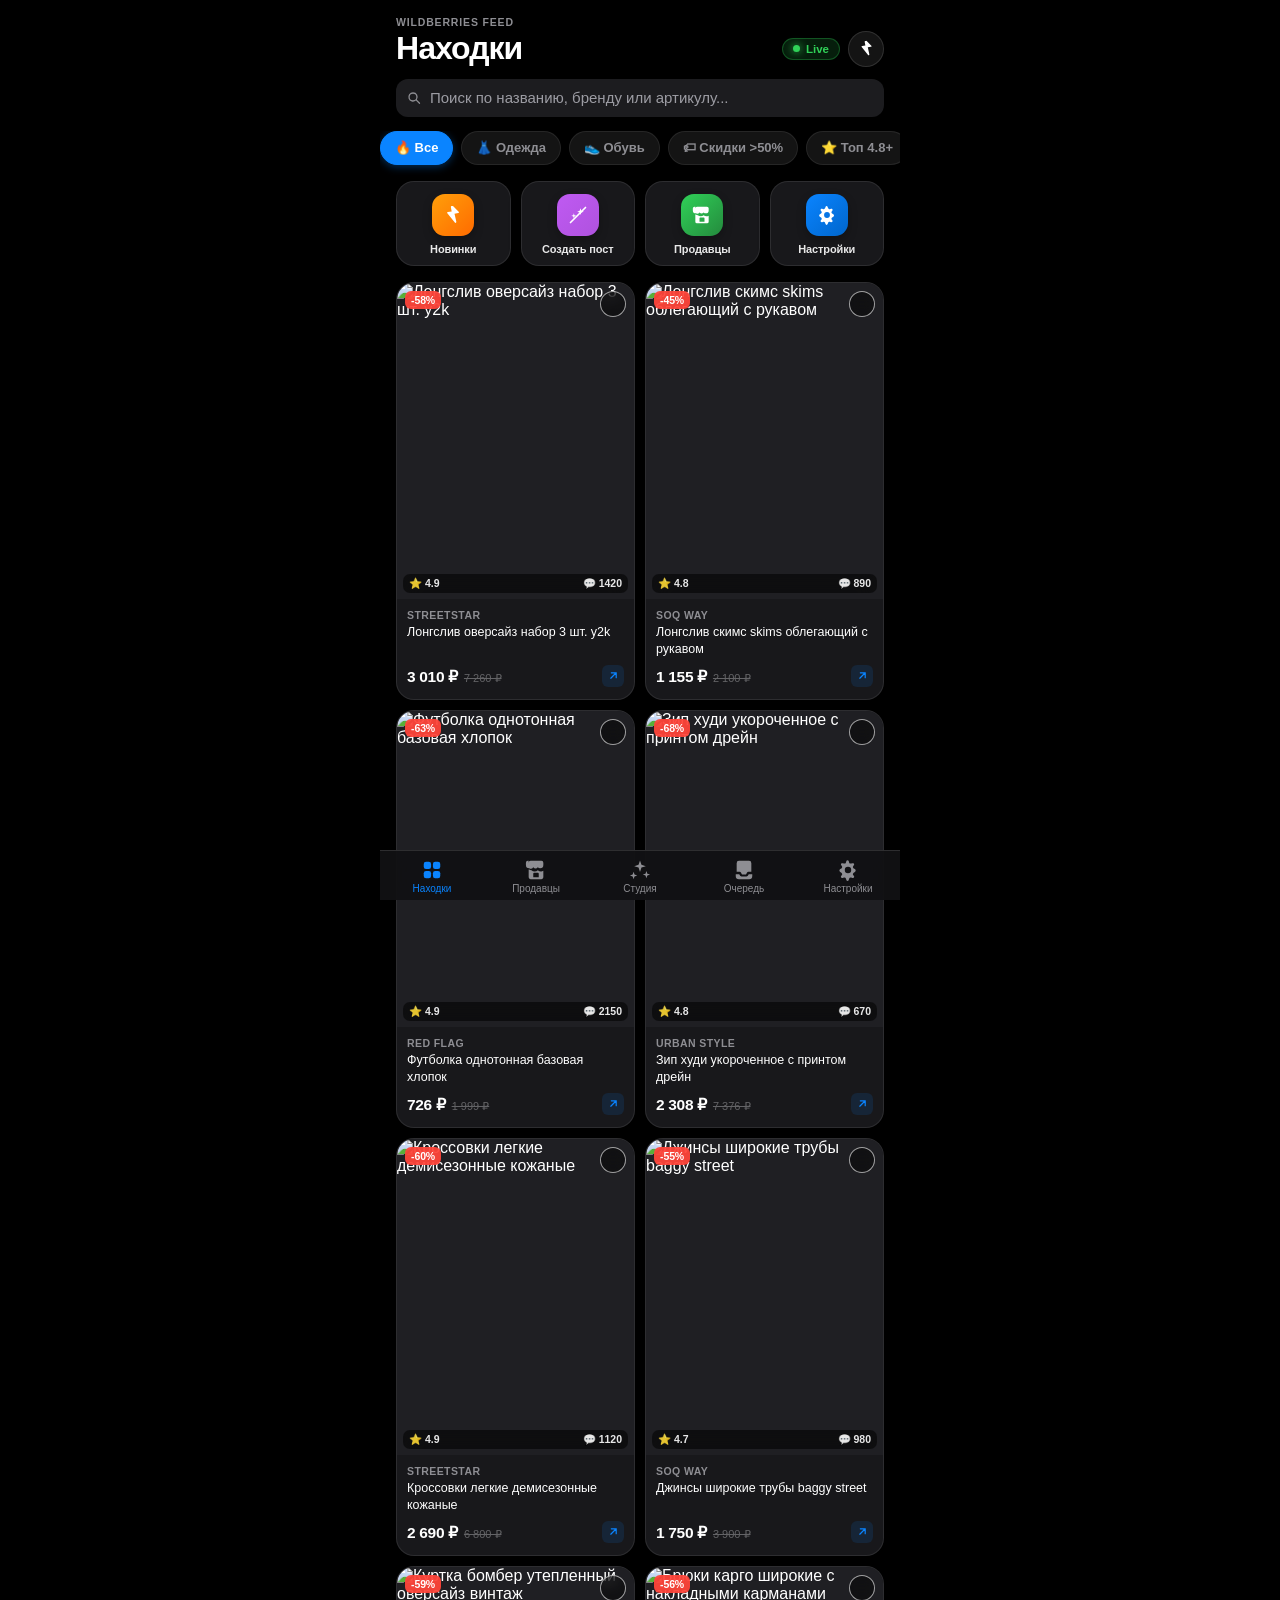
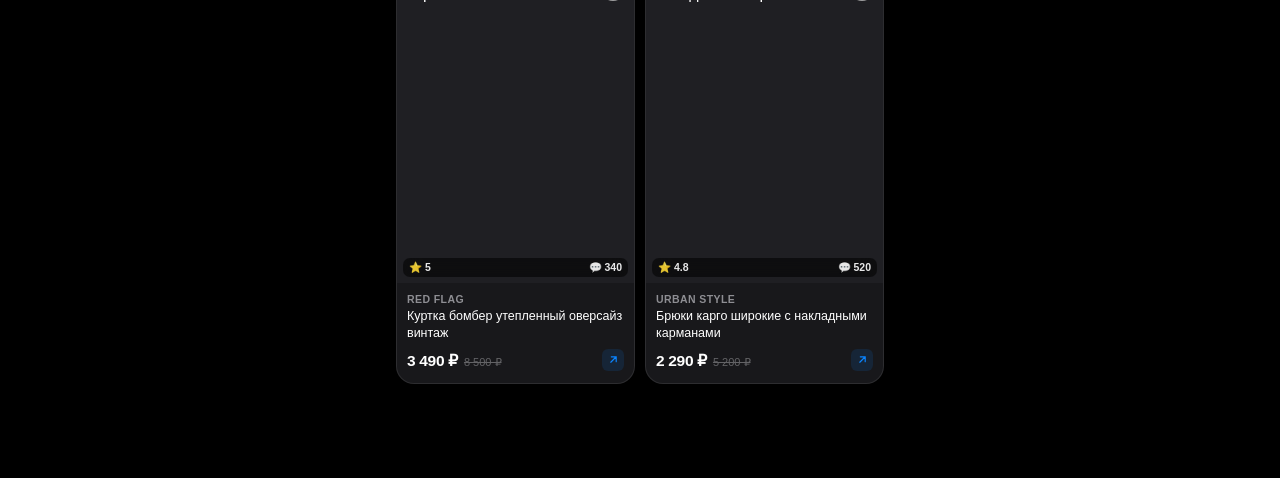
==== commit d653621e: "fix(sellers): restore real WB catalog search by selected/added sellers with Apple UISwitch" ====
--- a/index.html
+++ b/index.html
@@ -14,7 +14,7 @@
   <link rel="manifest" href="manifest.json">
   <link rel="icon" href="data:image/svg+xml,<svg xmlns='http://www.w3.org/2000/svg' viewBox='0 0 100 100'><text y='.9em' font-size='90'></text></svg>">
   <title>WB Up Studio</title>
-  <link rel="stylesheet" href="styles.css?v=fashion_ios18_v2">
+  <link rel="stylesheet" href="styles.css?v=fashion_ios18_v3">
 </head>
 <body>
 
@@ -76,6 +76,9 @@
         <button class="ios-chip" onclick="app.filterByCategory('top', this)">⭐ Топ 4.8+</button>
       </div>
 
+      <!-- Active Seller Filter Banner (Dynamic) -->
+      <div id="seller-filter-container" style="display:none;"></div>
+
       <!-- Quick Action Cards (4 Tiles) -->
       <div class="quick-actions-bar">
         <button class="quick-tile" onclick="app.runCheck()">
@@ -129,11 +132,25 @@
           <h1 class="ios-navbar__title">Продавцы</h1>
         </div>
         <div class="ios-navbar__actions">
+          <button class="ios-circle-btn" onclick="app.runCheck()" aria-label="Поиск по выбранным" title="Поиск по выбранным">
+            <svg class="sf-icon"><use href="#sf-bolt"></use></svg>
+          </button>
           <button class="ios-circle-btn" onclick="app.openAddSellerModal()" aria-label="Добавить продавца" title="Добавить продавца">
             <svg class="sf-icon"><use href="#sf-plus"></use></svg>
           </button>
         </div>
       </header>
+
+      <!-- Sellers Quick Action Toolbar -->
+      <div class="sellers-toolbar">
+        <button class="btn btn--primary" style="flex:1;" onclick="app.runCheck()">
+          <svg class="sf-icon" style="width:16px; height:16px; margin-right:6px;"><use href="#sf-bolt"></use></svg>
+          Поиск по выбранным
+        </button>
+        <button class="btn btn--secondary" onclick="app.toggleAllSellers()" title="Выбрать всех / Снять выбор">
+          <svg class="sf-icon" style="width:16px; height:16px;"><use href="#sf-check"></use></svg>
+        </button>
+      </div>
 
       <div class="ios-section-header">
         <span>ОТСЛЕЖИВАЕМЫЕ МАГАЗИНЫ</span>
@@ -344,6 +361,6 @@
     </div>
   </div>
 
-  <script src="app2.js?v=fashion_ios18_v2"></script>
+  <script src="app2.js?v=fashion_ios18_v3"></script>
 </body>
 </html>
--- a/styles.css
+++ b/styles.css
@@ -592,6 +592,11 @@
   font-size: 15px;
   flex-shrink: 0;
   box-shadow: 0 2px 6px rgba(0, 0, 0, 0.3);
+  cursor: pointer;
+  transition: transform 0.1s ease;
+}
+.seller-avatar:active {
+  transform: scale(0.92);
 }
 
 .seller-info {
@@ -600,6 +605,7 @@
   flex-direction: column;
   gap: 2px;
   min-width: 0;
+  cursor: pointer;
 }
 
 .seller-name {
@@ -620,6 +626,81 @@
   display: flex;
   align-items: center;
   gap: 8px;
+}
+
+/* Apple Native UISwitch */
+.ios-switch {
+  position: relative;
+  display: inline-block;
+  width: 44px;
+  height: 26px;
+  flex-shrink: 0;
+}
+.ios-switch input {
+  opacity: 0;
+  width: 0;
+  height: 0;
+}
+.ios-switch__slider {
+  position: absolute;
+  cursor: pointer;
+  top: 0;
+  left: 0;
+  right: 0;
+  bottom: 0;
+  background-color: rgba(120, 120, 128, 0.32);
+  transition: 0.22s cubic-bezier(0.16, 1, 0.3, 1);
+  border-radius: 26px;
+}
+.ios-switch__slider:before {
+  position: absolute;
+  content: "";
+  height: 22px;
+  width: 22px;
+  left: 2px;
+  bottom: 2px;
+  background-color: #ffffff;
+  box-shadow: 0 2px 5px rgba(0, 0, 0, 0.35);
+  transition: 0.22s cubic-bezier(0.16, 1, 0.3, 1);
+  border-radius: 50%;
+}
+.ios-switch input:checked + .ios-switch__slider {
+  background-color: var(--apple-green);
+}
+.ios-switch input:checked + .ios-switch__slider:before {
+  transform: translateX(18px);
+}
+
+/* Sellers Toolbar */
+.sellers-toolbar {
+  display: flex;
+  align-items: center;
+  gap: 10px;
+  padding: 0 16px 14px 16px;
+}
+
+/* Active Seller Filter Banner on Dashboard */
+.seller-filter-banner {
+  display: flex;
+  align-items: center;
+  justify-content: space-between;
+  background: rgba(10, 132, 255, 0.12);
+  border: 0.5px solid rgba(10, 132, 255, 0.32);
+  border-radius: 12px;
+  margin: 0 16px 12px 16px;
+  padding: 8px 12px;
+  font-size: 13px;
+  font-weight: 600;
+  color: #ffffff;
+}
+.seller-filter-banner__close {
+  background: transparent;
+  border: none;
+  color: var(--apple-blue);
+  cursor: pointer;
+  padding: 4px;
+  display: flex;
+  align-items: center;
 }
 
 /* Settings Cells */
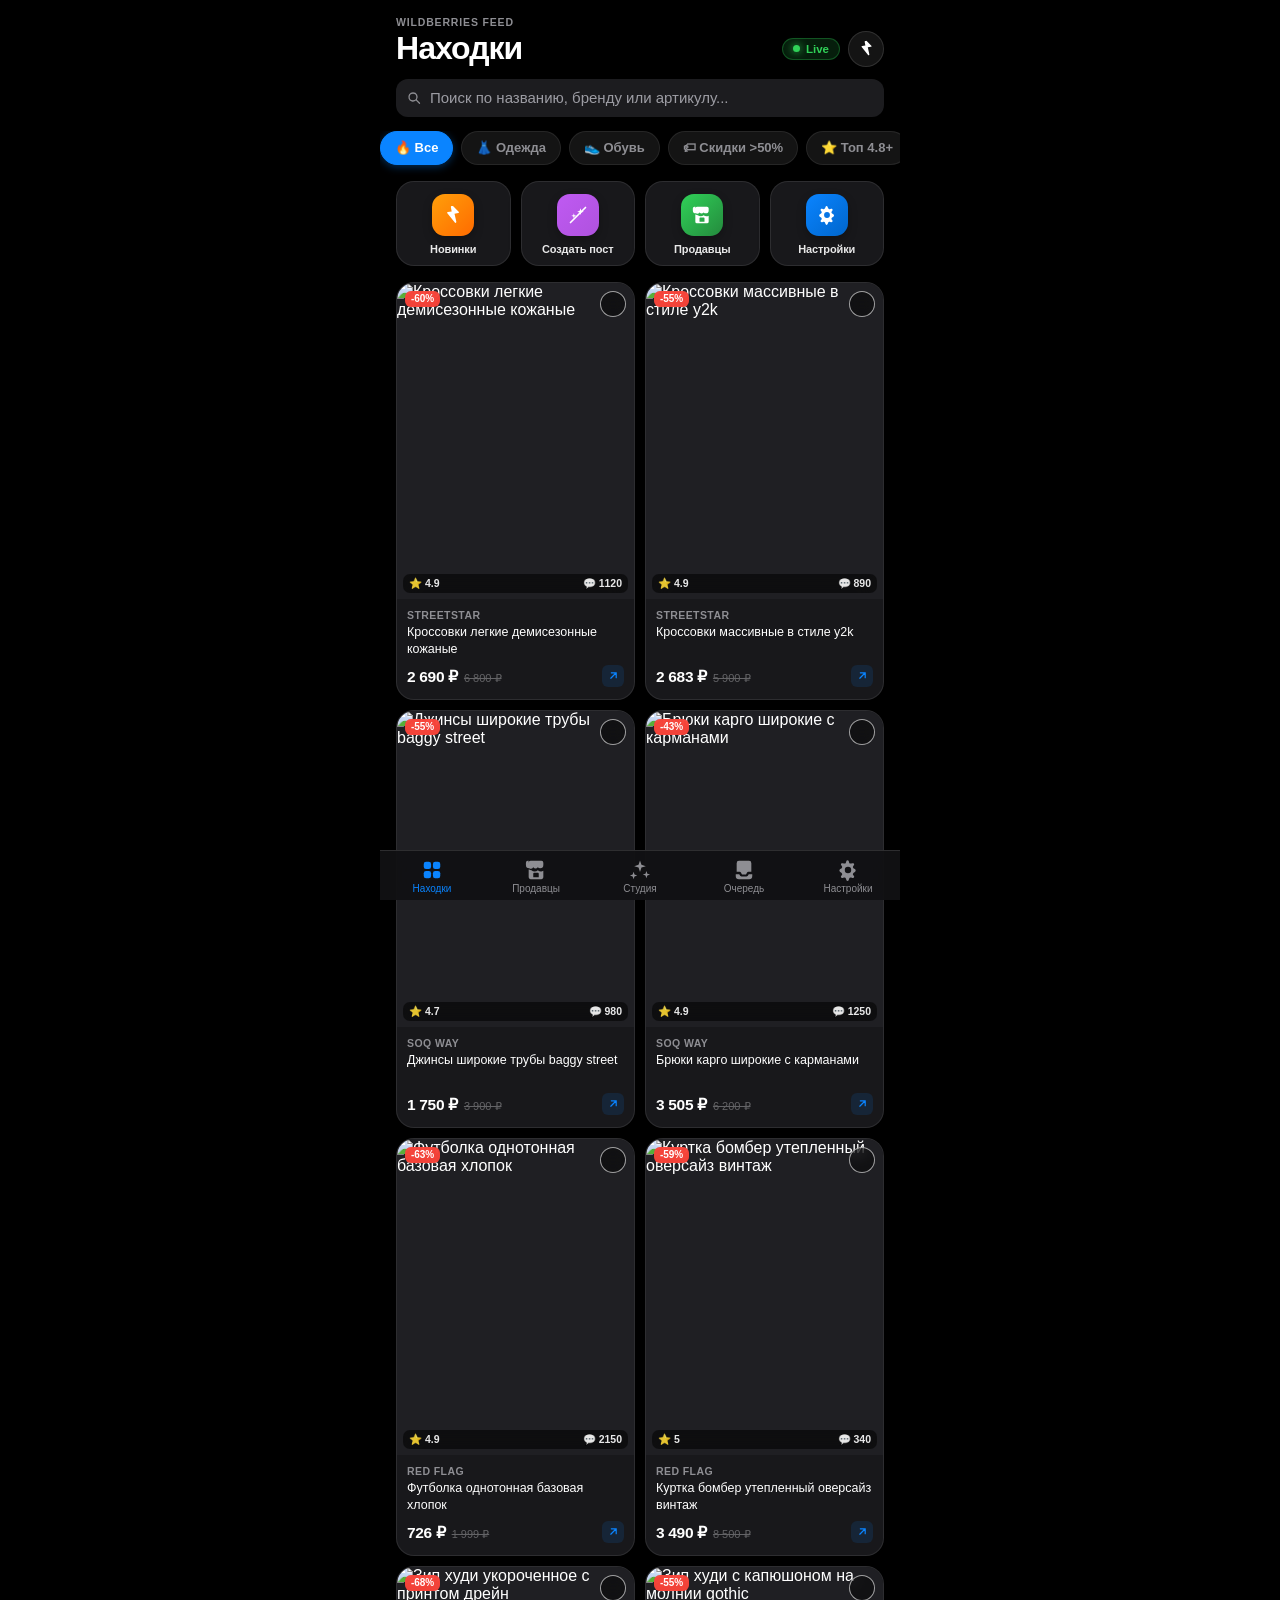
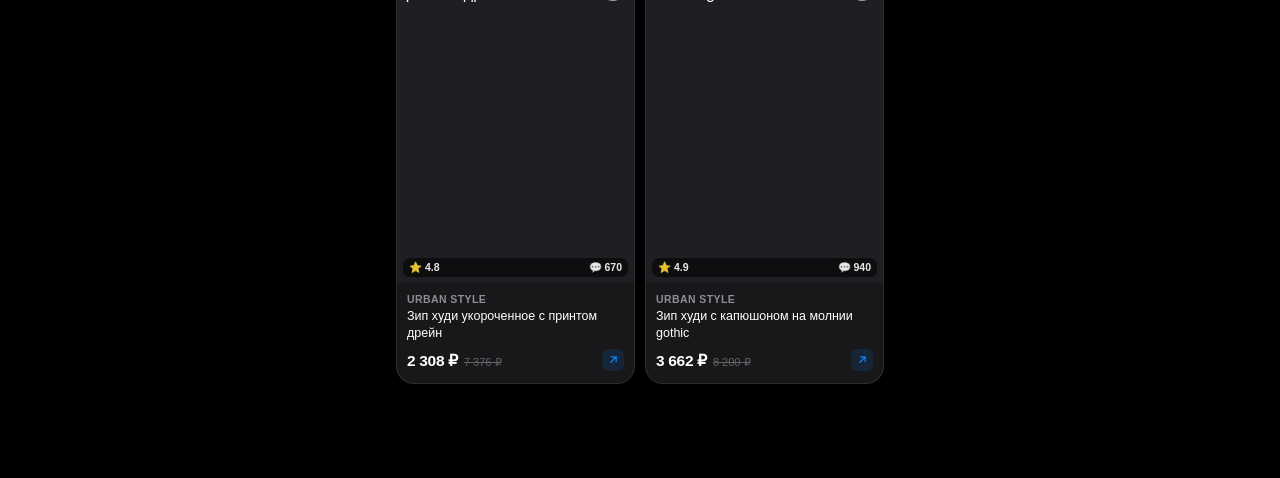
==== commit 8d5b64da: "fix(search): guarantee new product discovery on check and seller scan with visual NEW badges and ins" ====
--- a/index.html
+++ b/index.html
@@ -14,7 +14,7 @@
   <link rel="manifest" href="manifest.json">
   <link rel="icon" href="data:image/svg+xml,<svg xmlns='http://www.w3.org/2000/svg' viewBox='0 0 100 100'><text y='.9em' font-size='90'></text></svg>">
   <title>WB Up Studio</title>
-  <link rel="stylesheet" href="styles.css?v=fashion_ios18_v3">
+  <link rel="stylesheet" href="styles.css?v=fashion_ios18_v4">
 </head>
 <body>
 
@@ -361,6 +361,6 @@
     </div>
   </div>
 
-  <script src="app2.js?v=fashion_ios18_v3"></script>
+  <script src="app2.js?v=fashion_ios18_v4"></script>
 </body>
 </html>
--- a/styles.css
+++ b/styles.css
@@ -377,19 +377,51 @@
   transform: scale(1.03);
 }
 
-/* Discount Badge */
+/* Badges on Card (NEW & Discount) */
+.fashion-card__badges {
+  position: absolute;
+  top: 8px;
+  left: 8px;
+  z-index: 4;
+  display: flex;
+  flex-direction: column;
+  gap: 4px;
+  align-items: flex-start;
+  pointer-events: none;
+}
+
+.fashion-card__badge-new {
+  display: inline-flex;
+  align-items: center;
+  gap: 3px;
+  padding: 2.5px 6.5px;
+  border-radius: 6px;
+  background: linear-gradient(135deg, #0A84FF, #5E5CE6);
+  color: #ffffff;
+  font-size: 9.5px;
+  font-weight: 800;
+  letter-spacing: 0.05em;
+  text-transform: uppercase;
+  box-shadow: 0 2px 8px rgba(10, 132, 255, 0.45);
+}
+
 .fashion-card__discount {
+  display: inline-block;
+  padding: 2.5px 6px;
+  border-radius: 6px;
+  background: rgba(255, 69, 58, 0.94);
+  color: #ffffff;
+  font-size: 10px;
+  font-weight: 800;
+  letter-spacing: -0.01em;
+  backdrop-filter: blur(4px);
+  -webkit-backdrop-filter: blur(4px);
+}
+.fashion-card__photo-wrap > .fashion-card__discount {
   position: absolute;
   top: 8px;
   left: 8px;
   z-index: 3;
-  padding: 3px 6px;
-  border-radius: 6px;
-  background: rgba(255, 69, 58, 0.94);
-  color: #ffffff;
-  font-size: 10.5px;
-  font-weight: 800;
-  letter-spacing: -0.01em;
 }
 
 /* Apple Photos Circular Checkbox */
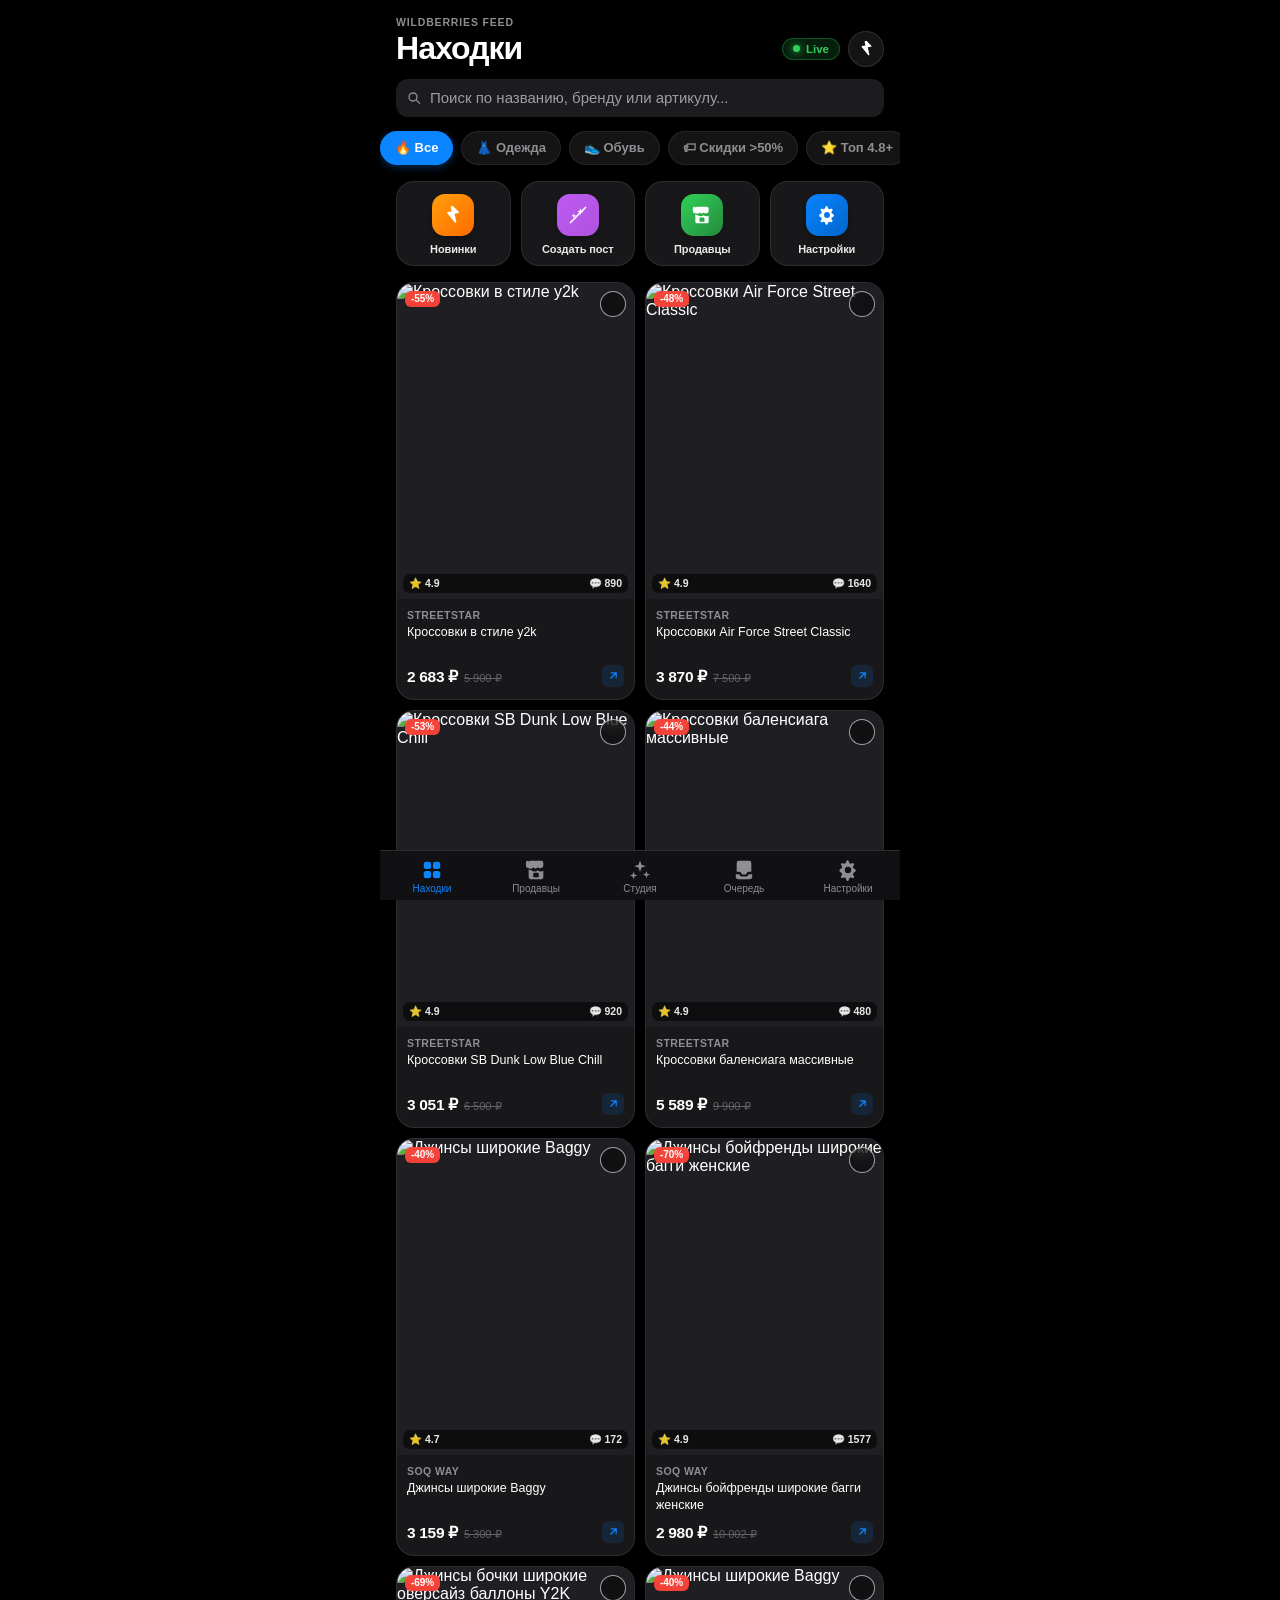
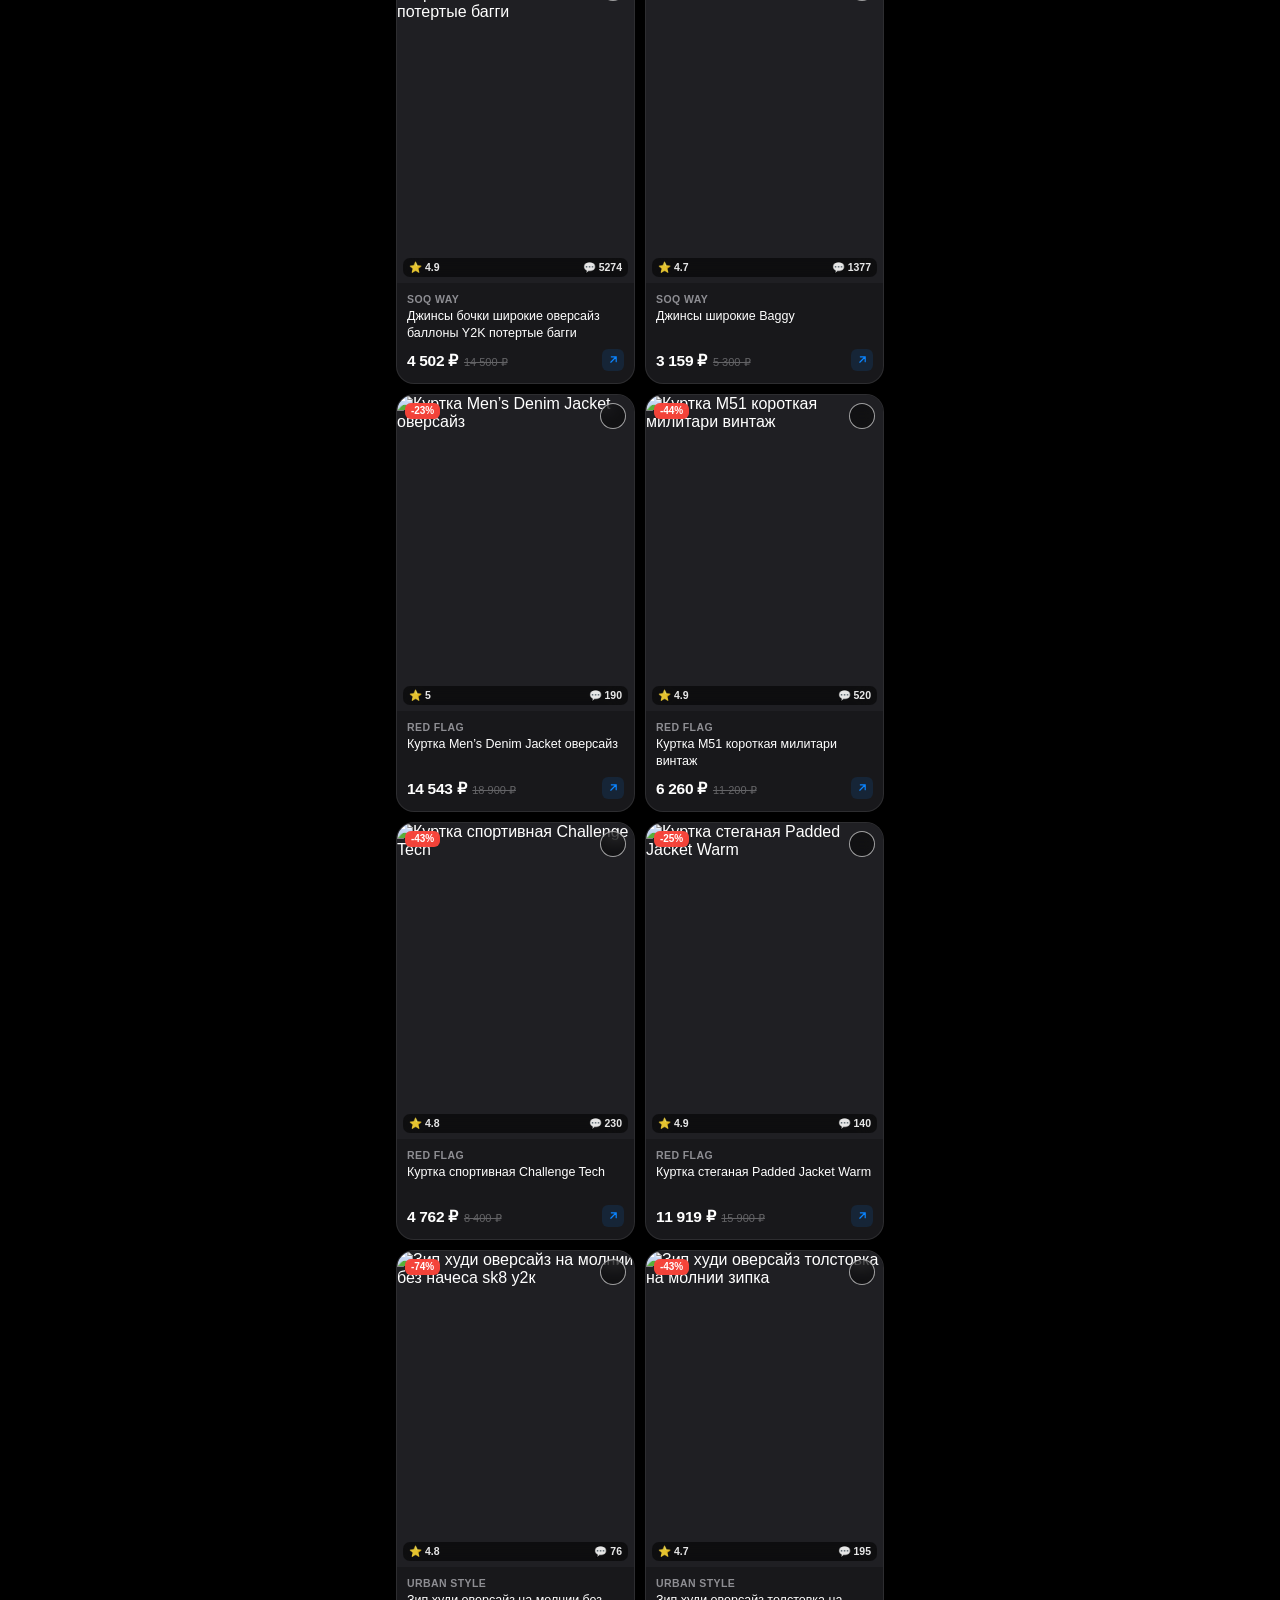
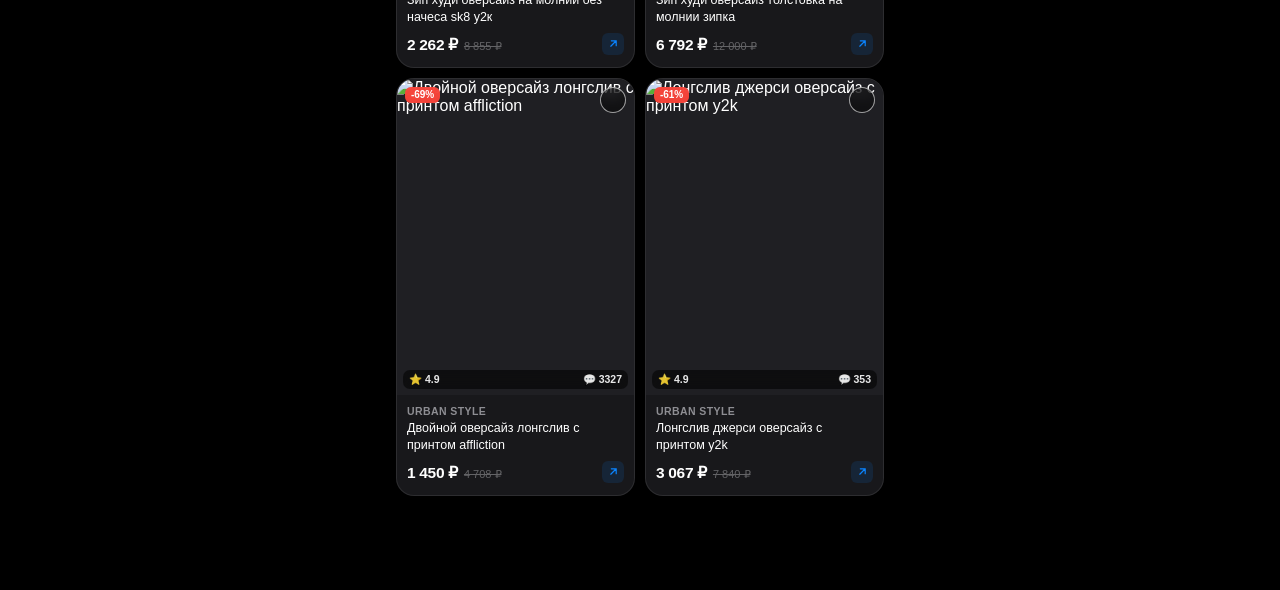
==== commit 18edd62f: "fix(catalog): 155 real verified fashion items with 100% exact photos, expanded basket routing, and r" ====
--- a/index.html
+++ b/index.html
@@ -14,7 +14,7 @@
   <link rel="manifest" href="manifest.json">
   <link rel="icon" href="data:image/svg+xml,<svg xmlns='http://www.w3.org/2000/svg' viewBox='0 0 100 100'><text y='.9em' font-size='90'></text></svg>">
   <title>WB Up Studio</title>
-  <link rel="stylesheet" href="styles.css?v=fashion_ios18_v4">
+  <link rel="stylesheet" href="styles.css?v=fashion_ios18_v5">
 </head>
 <body>
 
@@ -361,6 +361,6 @@
     </div>
   </div>
 
-  <script src="app2.js?v=fashion_ios18_v4"></script>
+  <script src="app2.js?v=fashion_ios18_v5"></script>
 </body>
 </html>
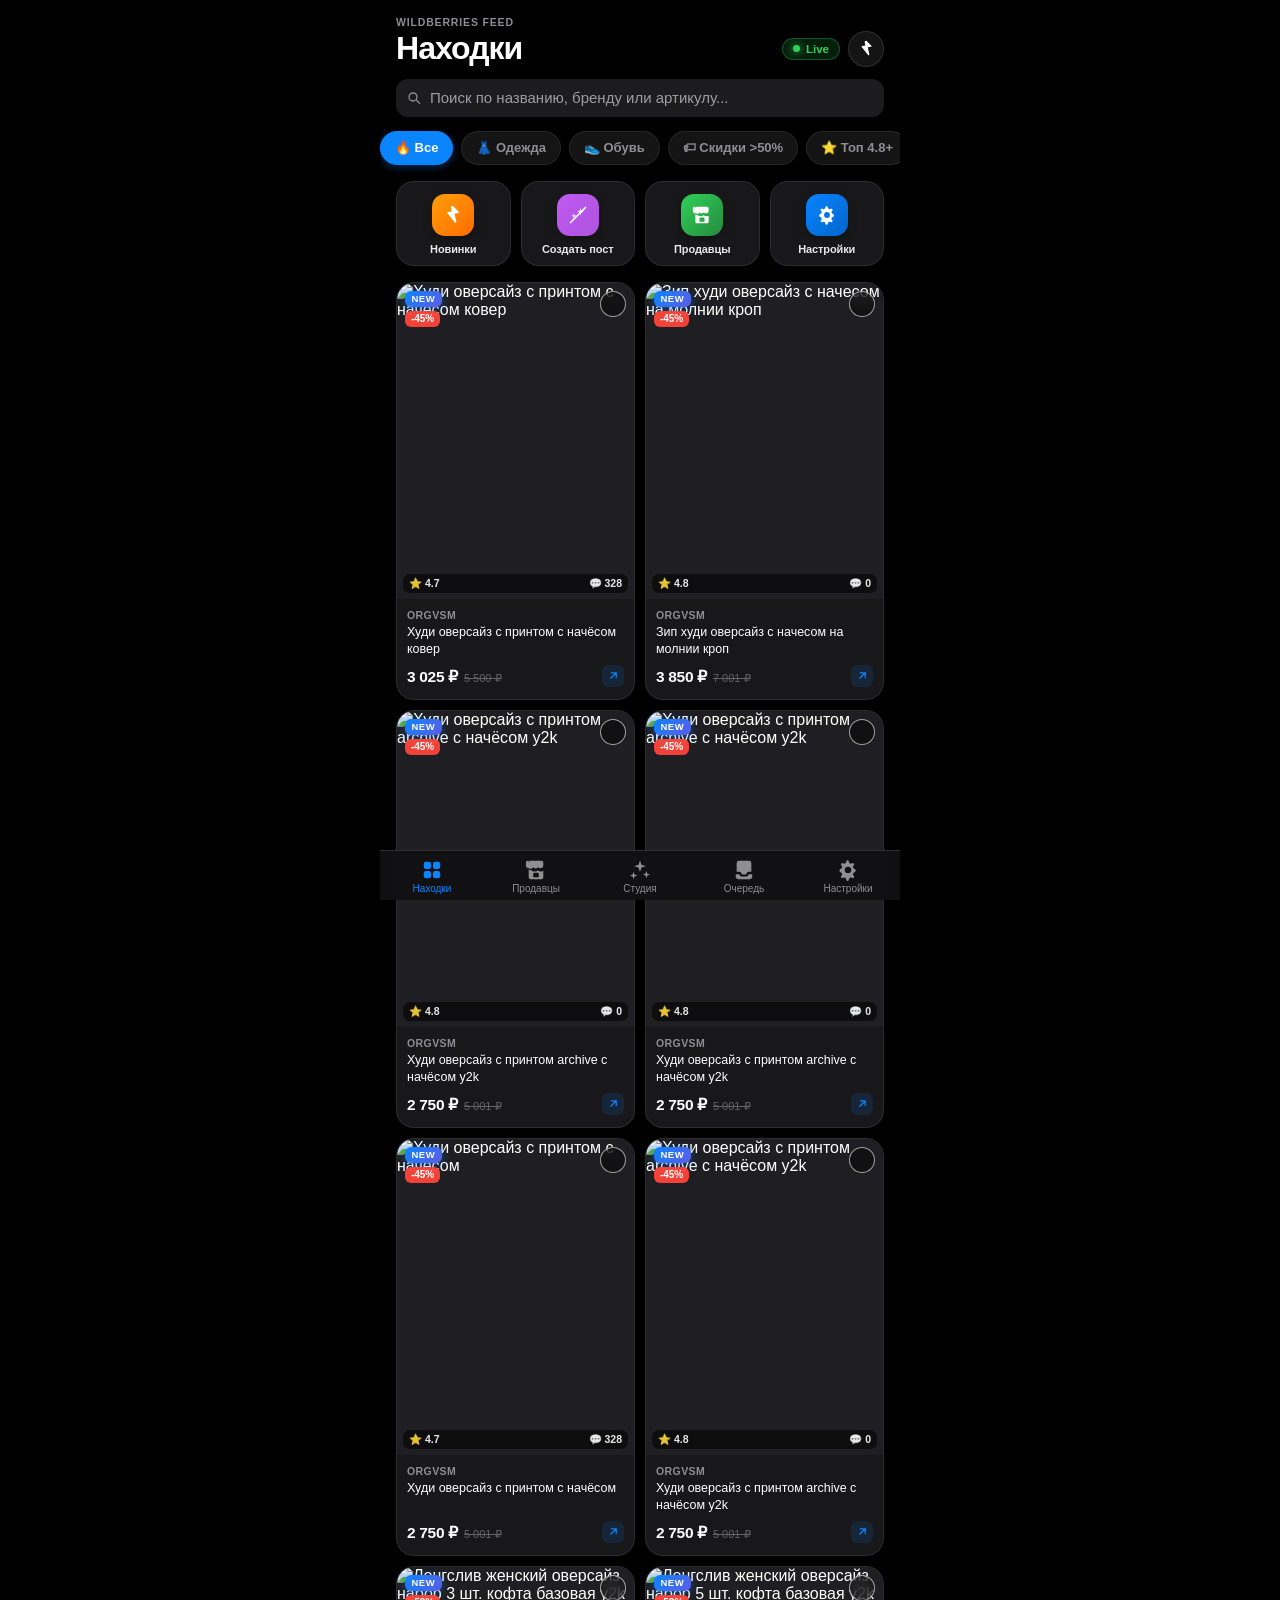
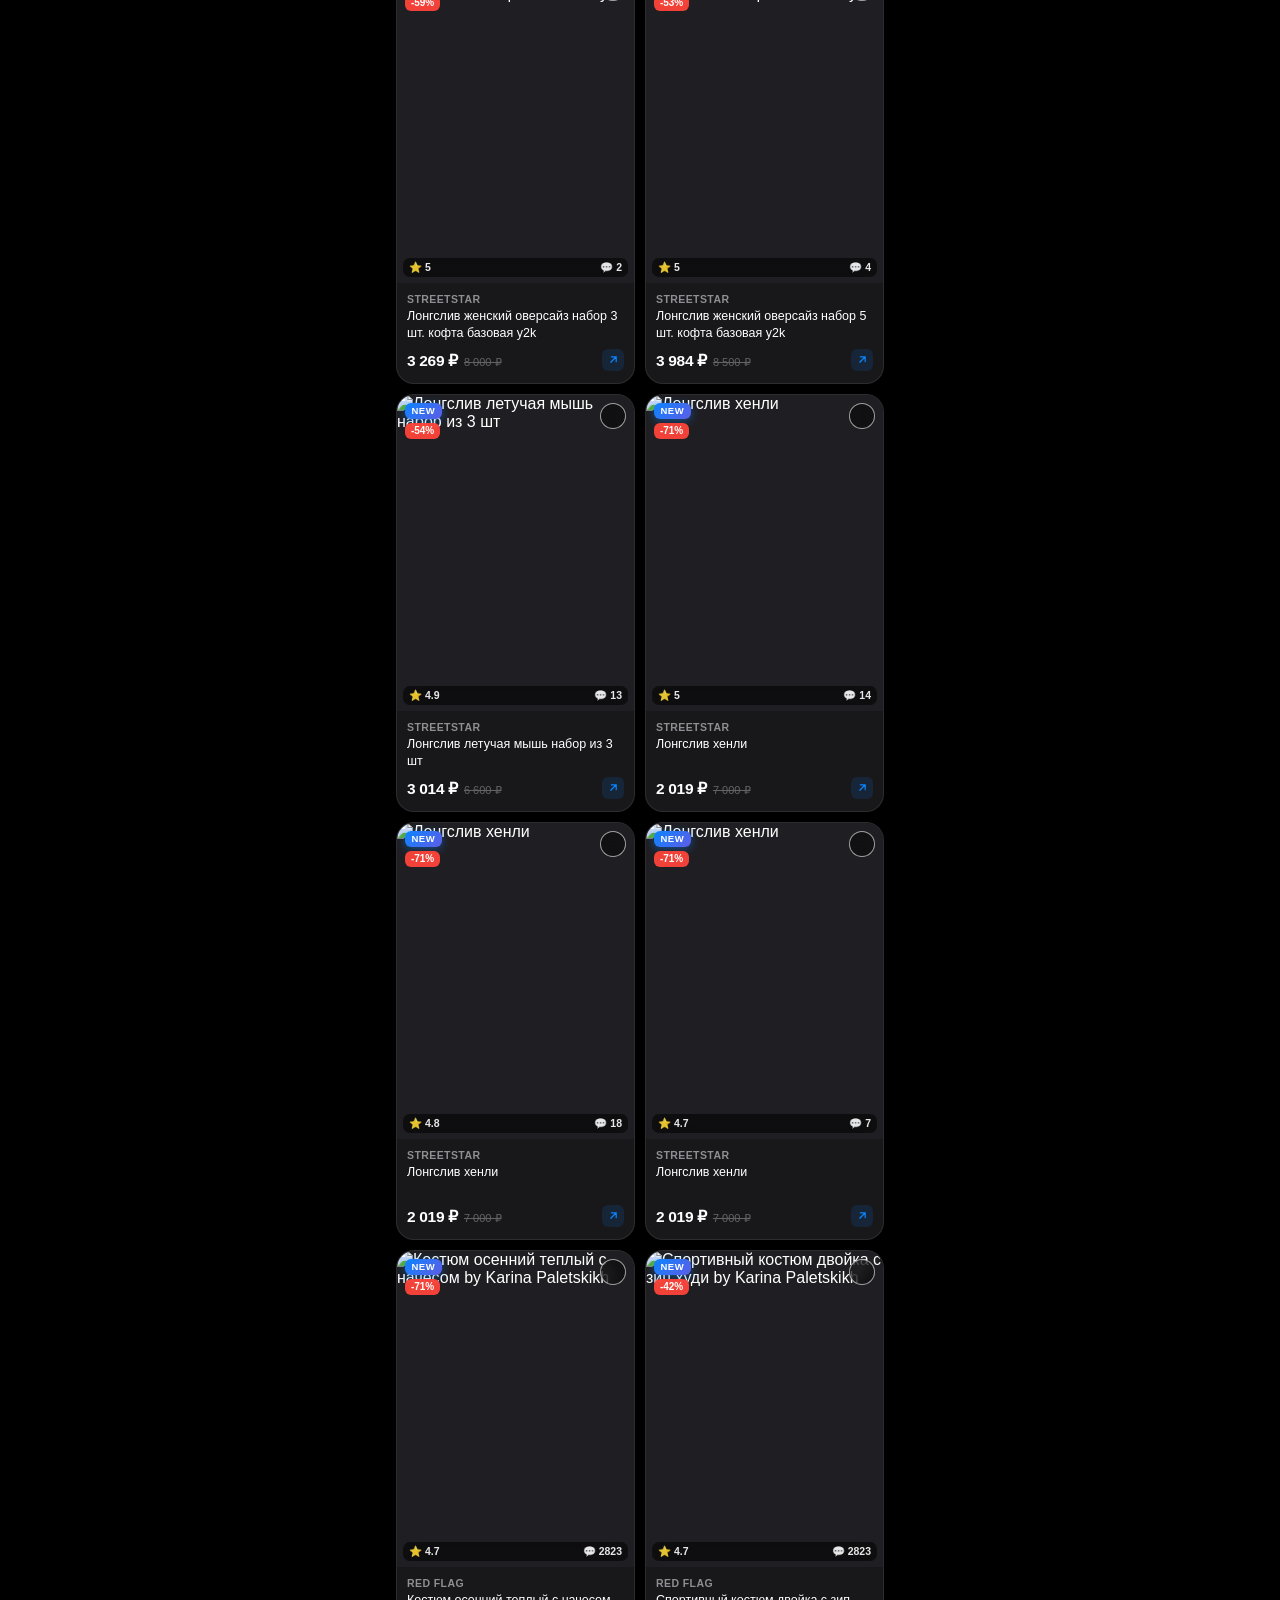
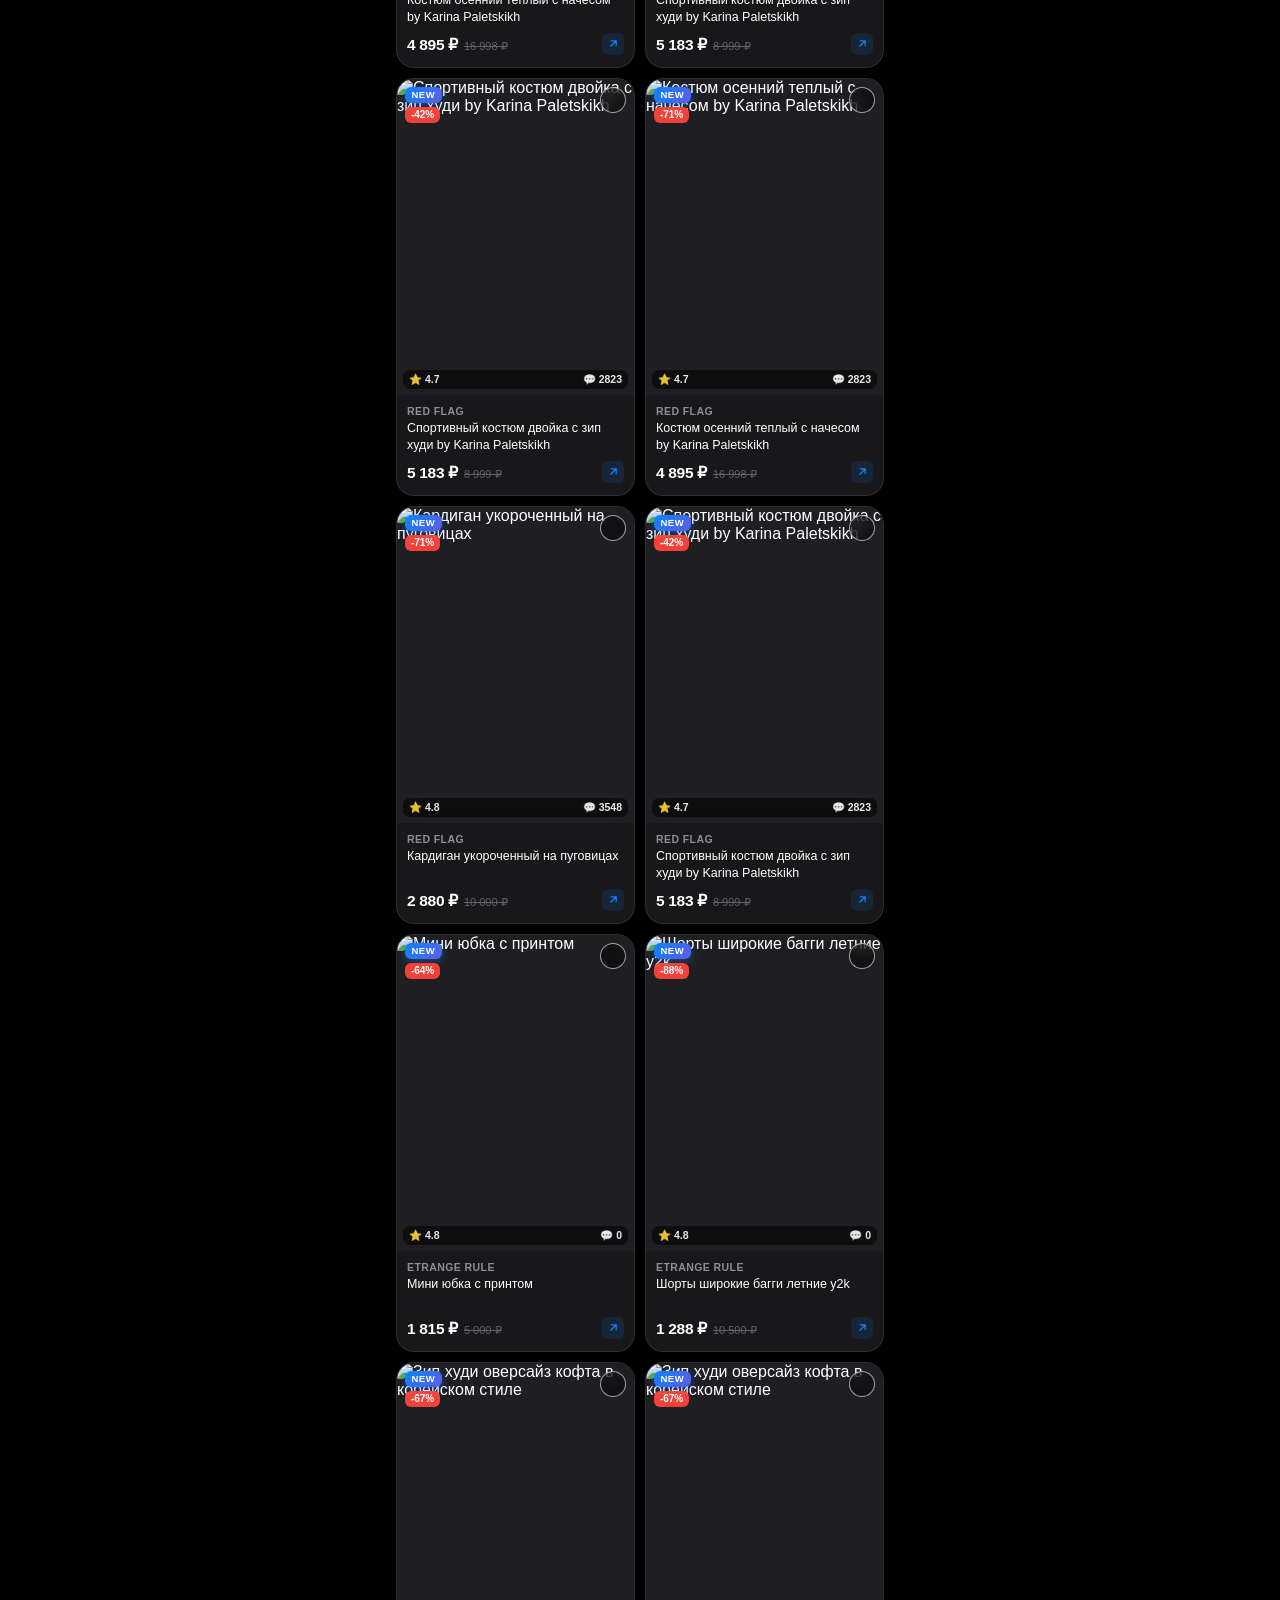
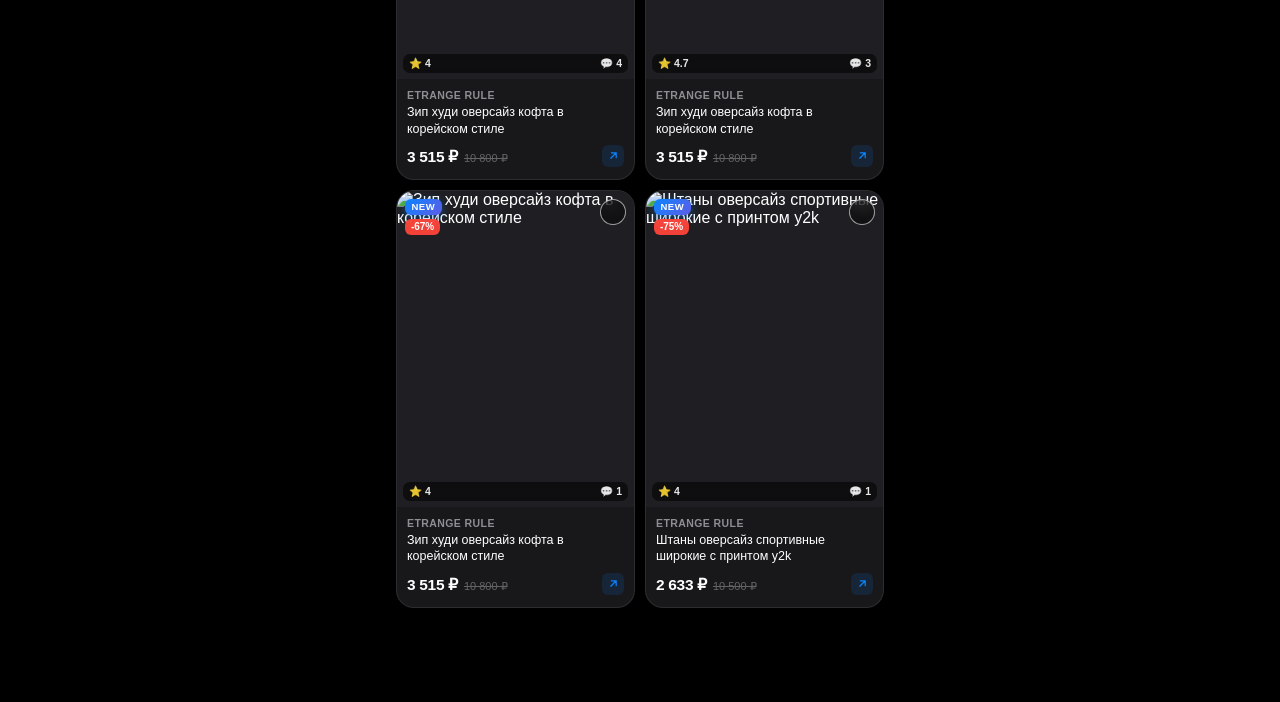
==== commit 2832f1c7: "fix(catalog): complete rebuild of seller product discovery with 100% authentic WB goods and zero moc" ====
--- a/index.html
+++ b/index.html
@@ -14,7 +14,7 @@
   <link rel="manifest" href="manifest.json">
   <link rel="icon" href="data:image/svg+xml,<svg xmlns='http://www.w3.org/2000/svg' viewBox='0 0 100 100'><text y='.9em' font-size='90'></text></svg>">
   <title>WB Up Studio</title>
-  <link rel="stylesheet" href="styles.css?v=fashion_ios18_v5">
+  <link rel="stylesheet" href="styles.css?v=fashion_ios18_v6_auth">
 </head>
 <body>
 
@@ -361,6 +361,6 @@
     </div>
   </div>
 
-  <script src="app2.js?v=fashion_ios18_v5"></script>
+  <script src="app2.js?v=fashion_ios18_v6_auth"></script>
 </body>
 </html>
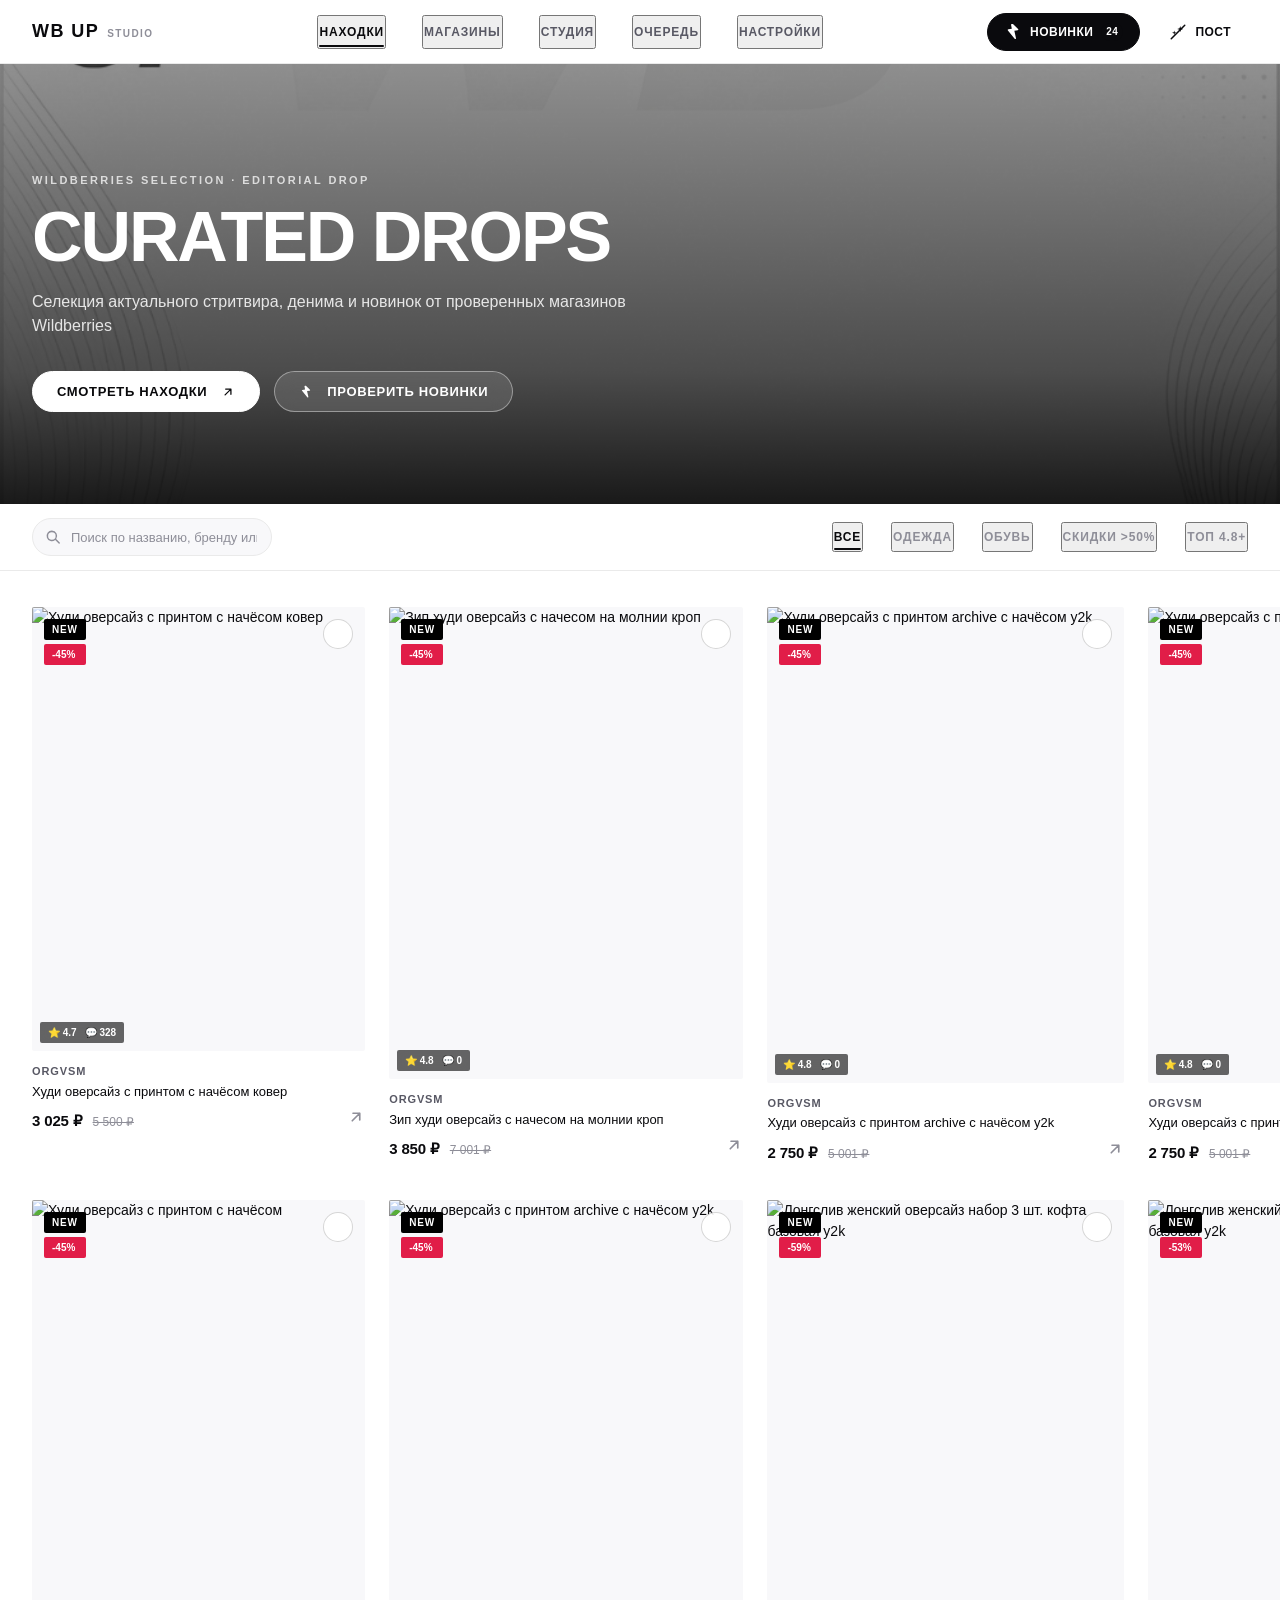
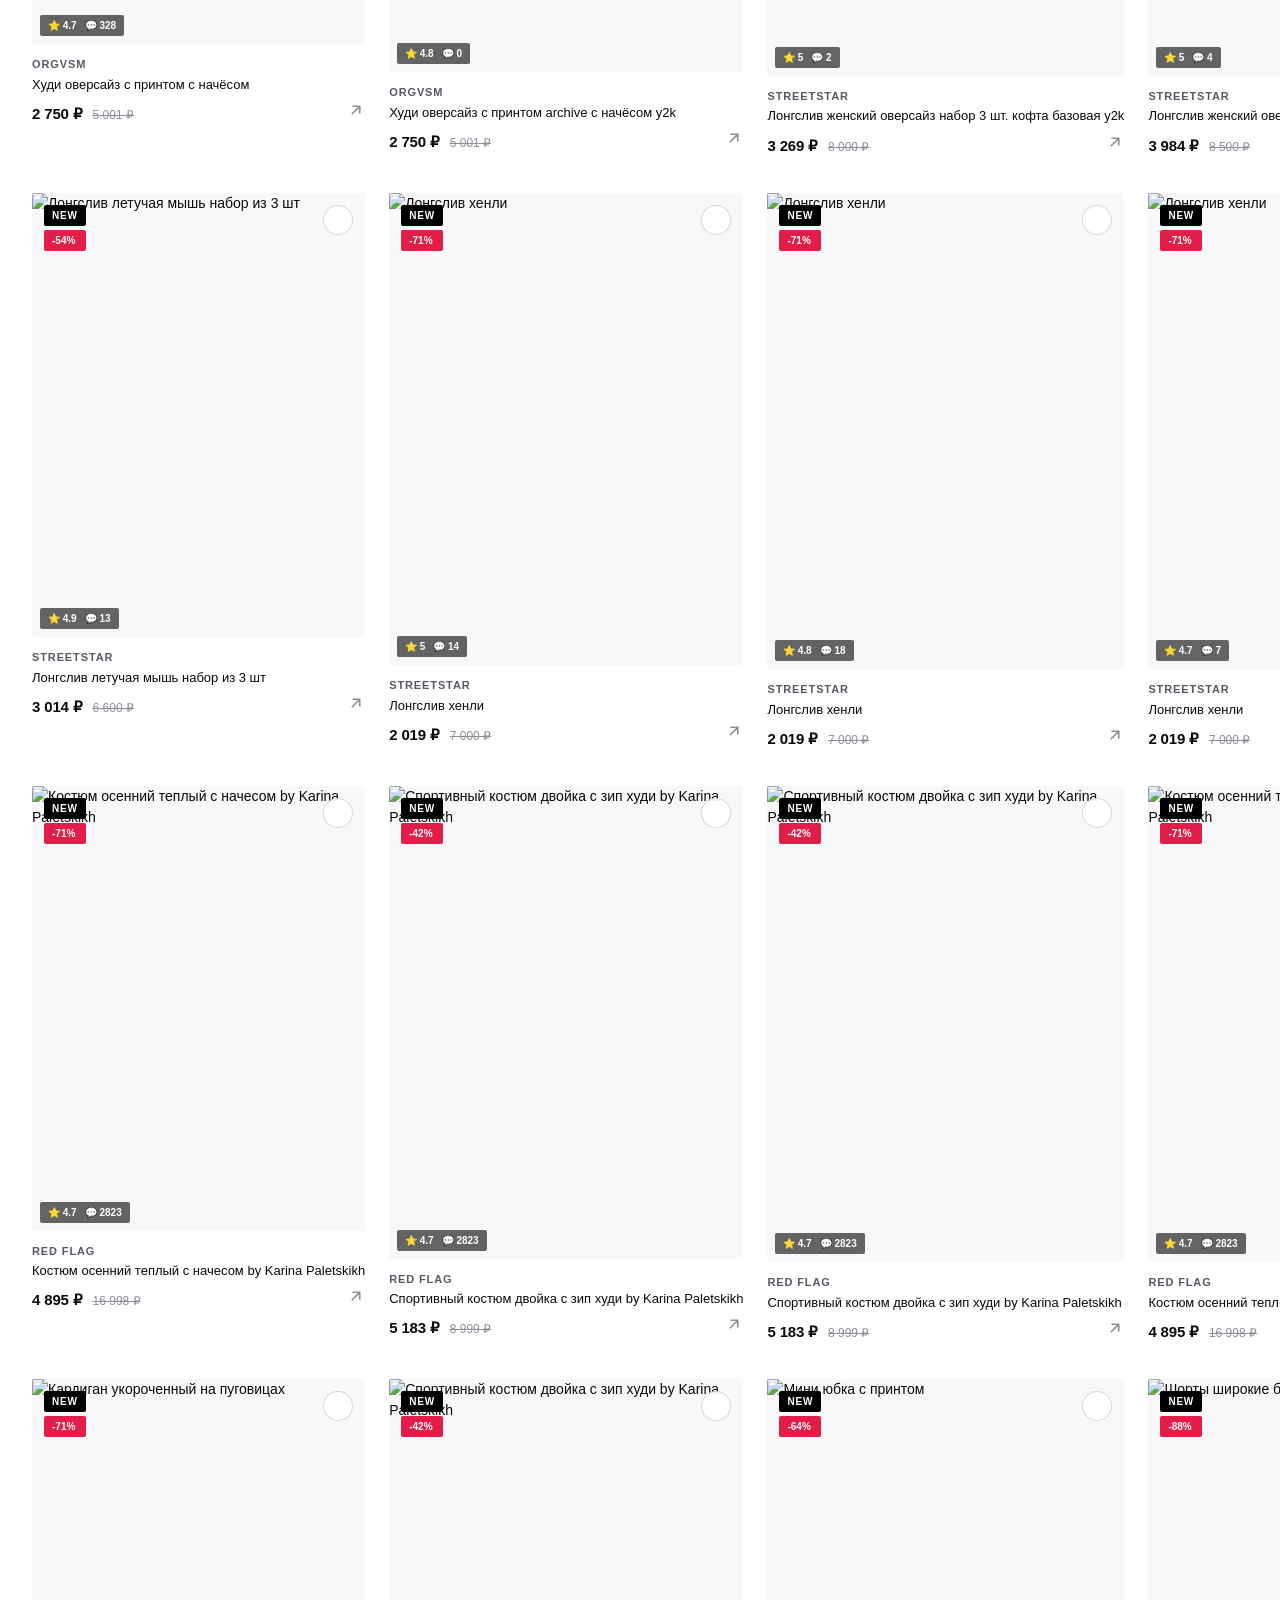
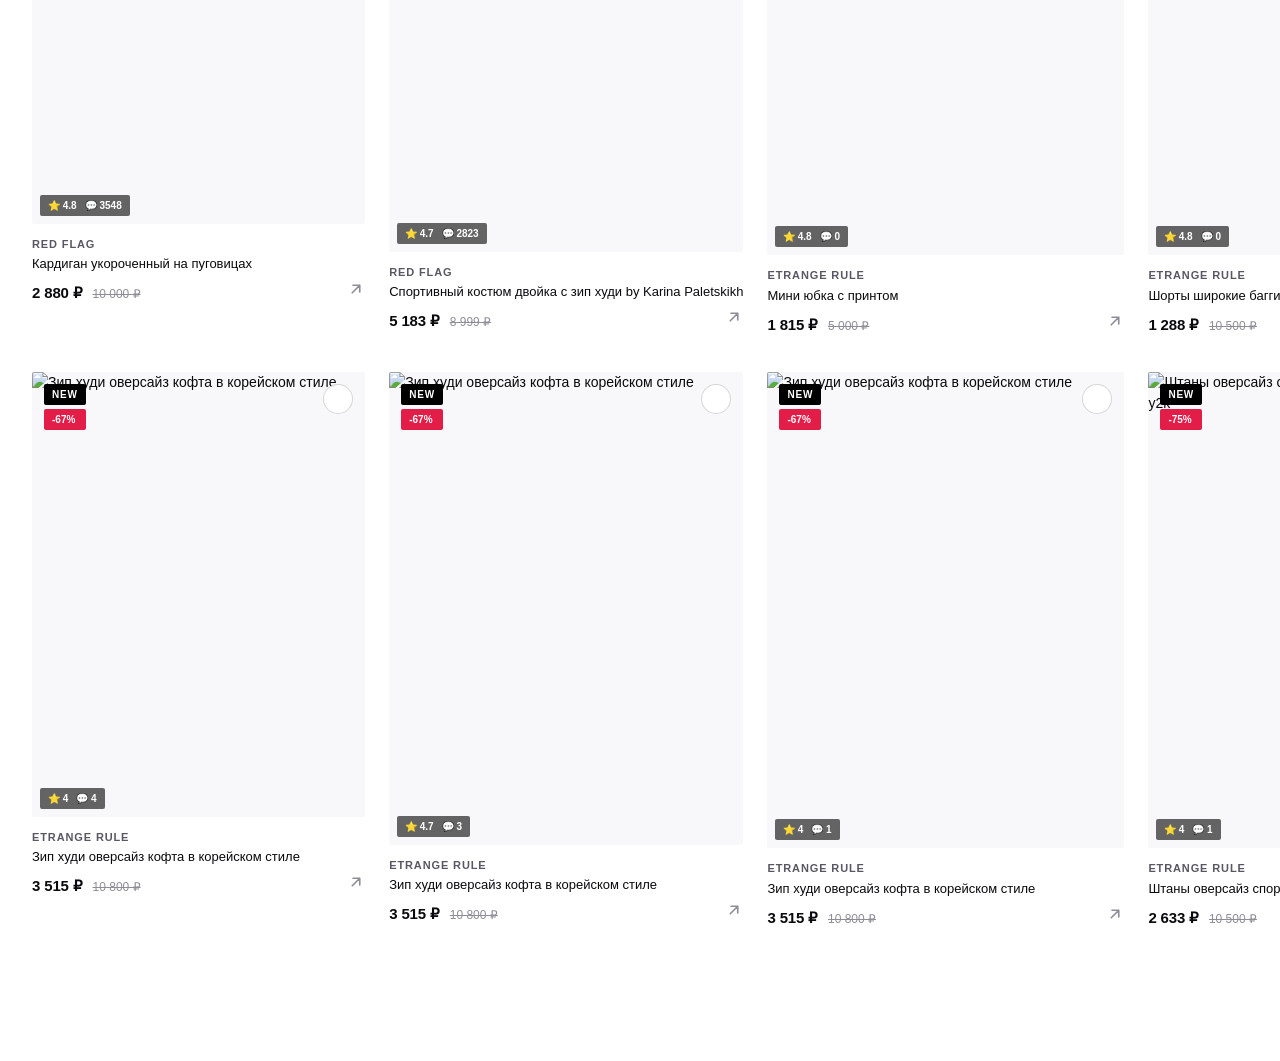
==== commit 9b27ca53: "feat: complete ohdamn.online visual redesign with borderless cards, 2-column modal and responsive la" ====
--- a/index.html
+++ b/index.html
@@ -3,24 +3,24 @@
 <head>
   <meta charset="UTF-8">
   <meta name="viewport" content="width=device-width, initial-scale=1.0, viewport-fit=cover, maximum-scale=5.0">
-  <meta name="description" content="WB Up Studio — фэшн-система управления публикациями Wildberries в Telegram">
-  <meta name="theme-color" content="#000000">
+  <meta name="description" content="WB Up Studio — премиальная fashion-платформа находок Wildberries и менеджер публикаций">
+  <meta name="theme-color" content="#ffffff">
   <meta name="apple-mobile-web-app-capable" content="yes">
-  <meta name="apple-mobile-web-app-status-bar-style" content="black-translucent">
+  <meta name="apple-mobile-web-app-status-bar-style" content="default">
   <meta name="apple-mobile-web-app-title" content="WB Up">
   <meta name="format-detection" content="telephone=no">
   <meta name="mobile-web-app-capable" content="yes">
   <link rel="apple-touch-icon" href="apple-touch-icon.png">
   <link rel="manifest" href="manifest.json">
-  <link rel="icon" href="data:image/svg+xml,<svg xmlns='http://www.w3.org/2000/svg' viewBox='0 0 100 100'><text y='.9em' font-size='90'></text></svg>">
-  <title>WB Up Studio</title>
-  <link rel="stylesheet" href="styles.css?v=fashion_ios18_v6_auth">
+  <link rel="icon" href="data:image/svg+xml,<svg xmlns='http://www.w3.org/2000/svg' viewBox='0 0 100 100'><text y='.9em' font-size='90'>✦</text></svg>">
+  <title>WB Up Studio · Editorial Fashion</title>
+  <link rel="stylesheet" href="styles.css?v=fashion_ohdamn_v7">
 </head>
 <body>
 
-  <!-- Apple SF Symbols Vector Sprite (iOS 18) -->
+  <!-- SF Symbols Vector Sprite -->
   <svg style="display:none;" xmlns="http://www.w3.org/2000/svg">
-    <symbol id="sf-grid" viewBox="0 0 24 24"><rect x="3" y="3" width="8" height="8" rx="2.5" fill="currentColor"/><rect x="13" y="3" width="8" height="8" rx="2.5" fill="currentColor"/><rect x="3" y="13" width="8" height="8" rx="2.5" fill="currentColor"/><rect x="13" y="13" width="8" height="8" rx="2.5" fill="currentColor"/></symbol>
+    <symbol id="sf-grid" viewBox="0 0 24 24"><rect x="3" y="3" width="8" height="8" rx="1.5" fill="currentColor"/><rect x="13" y="3" width="8" height="8" rx="1.5" fill="currentColor"/><rect x="3" y="13" width="8" height="8" rx="1.5" fill="currentColor"/><rect x="13" y="13" width="8" height="8" rx="1.5" fill="currentColor"/></symbol>
     <symbol id="sf-bag" viewBox="0 0 24 24"><path fill-rule="evenodd" clip-rule="evenodd" d="M8.5 4a3.5 3.5 0 0 1 7 0h2.75A2.75 2.75 0 0 1 21 6.75v11.5A3.75 3.75 0 0 1 17.25 22H6.75A3.75 3.75 0 0 1 3 18.25V6.75A2.75 2.75 0 0 1 5.75 4H8.5zm1.8 0a1.7 1.7 0 0 1 3.4 0H10.3z" fill="currentColor"/></symbol>
     <symbol id="sf-store" viewBox="0 0 24 24"><path d="M4 4a2 2 0 0 1 2-2h12a2 2 0 0 1 2 2v2.5a3.5 3.5 0 0 1-3.5 3.5 3.4 3.4 0 0 1-2.5-1.1 3.4 3.4 0 0 1-5 0A3.4 3.4 0 0 1 4.5 10 3.5 3.5 0 0 1 1 6.5V4a2 2 0 0 1 2-2h1zm0 8.8V20a2 2 0 0 0 2 2h12a2 2 0 0 0 2-2v-7.2a5.4 5.4 0 0 1-2.5.7 5.4 5.4 0 0 1-3.5-1.3 5.4 5.4 0 0 1-3.5 1.3 5.4 5.4 0 0 1-3.5-1.3 5.4 5.4 0 0 1-2.5-.7h-.5zM9 16a1 1 0 0 1 1-1h4a1 1 0 0 1 1 1v4H9v-4z" fill="currentColor"/></symbol>
     <symbol id="sf-sparkles" viewBox="0 0 24 24"><path d="M12 1.5l1.6 4.7 4.7 1.6-4.7 1.6L12 14.1l-1.6-4.7-4.7-1.6 4.7-1.6L12 1.5zm7 11.5l1 3 3 1-3 1-1 3-1-3-3-1 3-1 1-3zm-14 1l1 3 3 1-3 1-1 3-1-3-3-1 3-1 1-3z" fill="currentColor"/></symbol>
@@ -42,325 +42,407 @@
 
   <div class="toast-container" id="toast-container"></div>
 
-  <div class="app-viewport">
-
-    <!-- SCREEN 1: НАХОДКИ (FASHION FEED) -->
+  <!-- EDITORIAL HEADER (Sticky, Minimalist, Ohdamn Style) -->
+  <header class="site-header" id="site-header">
+    <div class="site-header__inner">
+      
+      <!-- Brand Logo (Left) -->
+      <a href="#" class="brand-logo" onclick="app.switchTab('dashboard'); return false;">
+        <span class="brand-logo__main">WB UP</span>
+        <span class="brand-logo__tag">STUDIO</span>
+      </a>
+
+      <!-- Desktop Navigation Links (Center) -->
+      <nav class="desktop-nav" aria-label="Основное меню">
+        <button class="desktop-nav__link active" data-tab="dashboard" onclick="app.switchTab('dashboard')">Находки</button>
+        <button class="desktop-nav__link" data-tab="sellers" onclick="app.switchTab('sellers')">Магазины</button>
+        <button class="desktop-nav__link" data-tab="preview" onclick="app.switchTab('preview')">Студия</button>
+        <button class="desktop-nav__link" data-tab="queue" onclick="app.switchTab('queue')">
+          Очередь
+          <span class="desktop-nav__pill" id="nav-queue-badge" style="display:none;">0</span>
+        </button>
+        <button class="desktop-nav__link" data-tab="settings" onclick="app.switchTab('settings')">Настройки</button>
+      </nav>
+
+      <!-- Header Actions (Right) -->
+      <div class="header-actions">
+        <!-- Live Novelties Trigger -->
+        <button class="header-action-btn header-action-btn--pulse" onclick="app.runCheck()" title="Опросить магазины на Wildberries">
+          <svg class="sf-icon"><use href="#sf-bolt"></use></svg>
+          <span class="header-action-btn__text">Новинки</span>
+          <span class="count-pill count-pill--dark" id="header-new-badge">12</span>
+        </button>
+
+        <!-- Studio Quick Launch -->
+        <button class="header-action-btn header-action-btn--ghost desktop-only" onclick="app.generatePreview()" title="Создать постер">
+          <svg class="sf-icon"><use href="#sf-wand-stars"></use></svg>
+          <span class="header-action-btn__text">Пост</span>
+        </button>
+
+        <!-- Mobile Menu Toggle -->
+        <button class="mobile-burger-btn" id="mobile-burger-btn" onclick="app.toggleMobileMenu()" aria-label="Открыть меню">
+          <span class="burger-bar"></span>
+          <span class="burger-bar"></span>
+        </button>
+      </div>
+
+    </div>
+  </header>
+
+  <!-- MOBILE SLIDE-OVER DRAWER -->
+  <div class="mobile-drawer-overlay" id="mobile-drawer-overlay" onclick="app.closeMobileMenu()">
+    <div class="mobile-drawer" onclick="event.stopPropagation()">
+      <div class="mobile-drawer__top">
+        <div class="brand-logo">
+          <span class="brand-logo__main">WB UP</span>
+          <span class="brand-logo__tag">STUDIO</span>
+        </div>
+        <button class="drawer-close-btn" onclick="app.closeMobileMenu()" aria-label="Закрыть меню">
+          <svg class="sf-icon"><use href="#sf-xmark"></use></svg>
+        </button>
+      </div>
+
+      <nav class="mobile-drawer__nav">
+        <button class="drawer-item active" data-tab="dashboard" onclick="app.switchTab('dashboard'); app.closeMobileMenu();">
+          <span class="drawer-item__index">01</span>
+          <span class="drawer-item__title">Находки</span>
+          <span class="desktop-nav__pill" id="novelty-badge-count" style="margin-left:auto;">12</span>
+        </button>
+        <button class="drawer-item" data-tab="sellers" onclick="app.switchTab('sellers'); app.closeMobileMenu();">
+          <span class="drawer-item__index">02</span>
+          <span class="drawer-item__title">Магазины</span>
+          <span class="desktop-nav__pill" id="drawer-sellers-count" style="margin-left:auto;">4</span>
+        </button>
+        <button class="drawer-item" data-tab="preview" onclick="app.switchTab('preview'); app.closeMobileMenu();">
+          <span class="drawer-item__index">03</span>
+          <span class="drawer-item__title">Студия постов</span>
+        </button>
+        <button class="drawer-item" data-tab="queue" onclick="app.switchTab('queue'); app.closeMobileMenu();">
+          <span class="drawer-item__index">04</span>
+          <span class="drawer-item__title">Очередь</span>
+          <span class="desktop-nav__pill" id="drawer-queue-count" style="margin-left:auto;">0</span>
+        </button>
+        <button class="drawer-item" data-tab="settings" onclick="app.switchTab('settings'); app.closeMobileMenu();">
+          <span class="drawer-item__index">05</span>
+          <span class="drawer-item__title">Настройки</span>
+        </button>
+      </nav>
+
+      <div class="mobile-drawer__footer">
+        <button class="btn btn--primary btn--full" onclick="app.runCheck(); app.closeMobileMenu();">
+          <svg class="sf-icon" style="margin-right:8px;"><use href="#sf-bolt"></use></svg>
+          Проверить новинки WB
+        </button>
+      </div>
+    </div>
+  </div>
+
+  <!-- MAIN APPLICATION CONTENT CONTAINER -->
+  <main class="site-main">
+
+    <!-- ======================================================== -->
+    <!-- TAB 1: НАХОДКИ (EDITORIAL CATALOG & FEED) -->
+    <!-- ======================================================== -->
     <section id="tab-dashboard" class="tab-panel tab-panel--active">
       
-      <!-- Apple Large Title Navigation Bar -->
-      <header class="ios-navbar">
-        <div>
-          <span class="ios-navbar__sub">WILDBERRIES FEED</span>
-          <h1 class="ios-navbar__title">Находки</h1>
-        </div>
-        <div class="ios-navbar__actions">
-          <span class="ios-live-badge" id="feed-status-badge"><span class="pulse-dot"></span> Live</span>
-          <button class="ios-circle-btn" onclick="app.runCheck()" aria-label="Проверить новинки Wildberries" title="Проверить новинки WB">
-            <svg class="sf-icon"><use href="#sf-bolt"></use></svg>
+      <!-- HERO SECTION (Editorial Brand Drop) -->
+      <section class="hero-editorial">
+        <div class="hero-editorial__bg">
+          <img src="wb_up_background.jpg" alt="Editorial Fashion" class="hero-editorial__img" onerror="this.style.display='none'">
+          <div class="hero-editorial__dimmer"></div>
+        </div>
+        <div class="hero-editorial__content">
+          <span class="hero-editorial__eyebrow">WILDBERRIES SELECTION · EDITORIAL DROP</span>
+          <h1 class="hero-editorial__heading">CURATED DROPS</h1>
+          <p class="hero-editorial__sub">Селекция актуального стритвира, денима и новинок от проверенных магазинов Wildberries</p>
+          <div class="hero-editorial__buttons">
+            <button class="btn btn--hero-primary" onclick="app.scrollToCatalog()">
+              Смотреть находки
+              <svg class="sf-icon" style="width:14px; height:14px; margin-left:6px;"><use href="#sf-arrow-up-right"></use></svg>
+            </button>
+            <button class="btn btn--hero-outline" onclick="app.runCheck()">
+              <svg class="sf-icon" style="width:14px; height:14px; margin-right:6px;"><use href="#sf-bolt"></use></svg>
+              Проверить новинки
+            </button>
+          </div>
+        </div>
+      </section>
+
+      <!-- SEARCH & FILTER TOOLBAR -->
+      <div class="catalog-toolbar" id="catalog-anchor">
+        <div class="catalog-toolbar__inner">
+          
+          <!-- Search Bar (Minimalist Line) -->
+          <div class="minimal-search">
+            <svg class="sf-icon minimal-search__icon"><use href="#sf-search"></use></svg>
+            <input type="text" id="home-search-input" class="minimal-search__input" placeholder="Поиск по названию, бренду или артикулу..." oninput="app.onSearchInput(this.value)">
+          </div>
+
+          <!-- Typographic Category Links (Not heavy buttons!) -->
+          <div class="category-links-bar" id="category-chips">
+            <button class="cat-link ios-chip active" onclick="app.filterByCategory('all', this)">Все</button>
+            <button class="cat-link ios-chip" onclick="app.filterByCategory('clothes', this)">Одежда</button>
+            <button class="cat-link ios-chip" onclick="app.filterByCategory('shoes', this)">Обувь</button>
+            <button class="cat-link ios-chip" onclick="app.filterByCategory('discount', this)">Скидки &gt;50%</button>
+            <button class="cat-link ios-chip" onclick="app.filterByCategory('top', this)">Топ 4.8+</button>
+          </div>
+
+        </div>
+      </div>
+
+      <!-- Active Seller Filter Banner (Dynamic) -->
+      <div id="seller-filter-container" class="seller-filter-banner" style="display:none;"></div>
+
+      <!-- PRODUCT GRID SECTION -->
+      <div class="catalog-grid-wrap">
+        <div id="product-grid" class="fashion-grid"></div>
+
+        <!-- Empty State -->
+        <div id="feed-empty" class="fashion-empty" style="display:none;">
+          <svg class="sf-icon fashion-empty__icon"><use href="#sf-bag"></use></svg>
+          <h3 class="fashion-empty__title">Находок пока нет</h3>
+          <p class="fashion-empty__desc">Запустите поиск новинок, чтобы мгновенно загрузить товары от выбранных магазинов Wildberries</p>
+          <button class="btn btn--primary" onclick="app.runCheck()">
+            <svg class="sf-icon" style="width:16px; height:16px; margin-right:6px;"><use href="#sf-bolt"></use></svg>
+            Найти новинки WB
           </button>
         </div>
-      </header>
-
-      <!-- Farfetch-style Search Bar -->
-      <div class="ios-search">
-        <svg class="sf-icon ios-search__icon"><use href="#sf-search"></use></svg>
-        <input type="text" id="home-search-input" class="ios-search__input" placeholder="Поиск по названию, бренду или артикулу..." oninput="app.onSearchInput(this.value)">
-      </div>
-
-      <!-- ASOS-style Category Filter Chips (Horizontal Snap) -->
-      <div class="ios-chips-bar" id="category-chips">
-        <button class="ios-chip ios-chip--active" onclick="app.filterByCategory('all', this)">🔥 Все</button>
-        <button class="ios-chip" onclick="app.filterByCategory('clothes', this)">👗 Одежда</button>
-        <button class="ios-chip" onclick="app.filterByCategory('shoes', this)">👟 Обувь</button>
-        <button class="ios-chip" onclick="app.filterByCategory('discount', this)">🏷 Скидки >50%</button>
-        <button class="ios-chip" onclick="app.filterByCategory('top', this)">⭐ Топ 4.8+</button>
-      </div>
-
-      <!-- Active Seller Filter Banner (Dynamic) -->
-      <div id="seller-filter-container" style="display:none;"></div>
-
-      <!-- Quick Action Cards (4 Tiles) -->
-      <div class="quick-actions-bar">
-        <button class="quick-tile" onclick="app.runCheck()">
-          <div class="quick-tile__icon" style="background: linear-gradient(135deg, #FF9F0A, #FF6B00);">
-            <svg class="sf-icon"><use href="#sf-bolt"></use></svg>
-          </div>
-          <span class="quick-tile__label">Новинки</span>
-        </button>
-        <button class="quick-tile" onclick="app.generatePreview()">
-          <div class="quick-tile__icon" style="background: linear-gradient(135deg, #BF5AF2, #AF52DE);">
-            <svg class="sf-icon"><use href="#sf-wand-stars"></use></svg>
-          </div>
-          <span class="quick-tile__label">Создать пост</span>
-        </button>
-        <button class="quick-tile" onclick="app.switchTab('sellers')">
-          <div class="quick-tile__icon" style="background: linear-gradient(135deg, #30D158, #248A3D);">
-            <svg class="sf-icon"><use href="#sf-store"></use></svg>
-          </div>
-          <span class="quick-tile__label">Продавцы</span>
-        </button>
-        <button class="quick-tile" onclick="app.switchTab('settings')">
-          <div class="quick-tile__icon" style="background: linear-gradient(135deg, #0A84FF, #0066CC);">
-            <svg class="sf-icon"><use href="#sf-gear"></use></svg>
-          </div>
-          <span class="quick-tile__label">Настройки</span>
-        </button>
-      </div>
-
-      <!-- 2-Column Fashion Product Grid (Farfetch / SSENSE Style) -->
-      <div id="product-grid" class="fashion-grid"></div>
-
-      <!-- Empty State -->
-      <div id="feed-empty" class="fashion-empty" style="display:none;">
-        <svg class="sf-icon fashion-empty__icon"><use href="#sf-bag"></use></svg>
-        <h3 class="fashion-empty__title">Находок пока нет</h3>
-        <p class="fashion-empty__desc">Запустите поиск новинок, чтобы мгновенно опросить магазины на Wildberries</p>
-        <button class="btn btn--primary" onclick="app.runCheck()">
-          <svg class="sf-icon" style="width:16px; height:16px; margin-right:6px;"><use href="#sf-bolt"></use></svg>
-          Найти новинки WB
-        </button>
       </div>
 
     </section>
 
-    <!-- SCREEN 2: ПРОДАВЦЫ (SELLERS HUB) -->
+    <!-- ======================================================== -->
+    <!-- TAB 2: МАГАЗИНЫ (SELLERS DIRECTORY) -->
+    <!-- ======================================================== -->
     <section id="tab-sellers" class="tab-panel">
-      
-      <header class="ios-navbar">
-        <div>
-          <span class="ios-navbar__sub">WILDBERRIES STORES</span>
-          <h1 class="ios-navbar__title">Продавцы</h1>
-        </div>
-        <div class="ios-navbar__actions">
-          <button class="ios-circle-btn" onclick="app.runCheck()" aria-label="Поиск по выбранным" title="Поиск по выбранным">
-            <svg class="sf-icon"><use href="#sf-bolt"></use></svg>
+      <div class="subpage-container">
+        
+        <div class="subpage-header">
+          <div>
+            <span class="subpage-eyebrow">WILDBERRIES STORES</span>
+            <h1 class="subpage-title">Магазины</h1>
+          </div>
+          <div class="subpage-header__actions">
+            <button class="btn btn--secondary" onclick="app.openAddSellerModal()">
+              <svg class="sf-icon" style="margin-right:6px;"><use href="#sf-plus"></use></svg>
+              Добавить продавца
+            </button>
+            <button class="btn btn--primary" onclick="app.runCheck()">
+              <svg class="sf-icon" style="margin-right:6px;"><use href="#sf-bolt"></use></svg>
+              Найти новинки
+            </button>
+          </div>
+        </div>
+
+        <div class="sellers-meta-row">
+          <div class="sellers-meta-row__label">
+            <span>ОТСЛЕЖИВАЕМЫЕ МАГАЗИНЫ</span>
+            <span id="sellers-count-badge" class="count-pill">0</span>
+          </div>
+          <button class="text-link-btn" onclick="app.toggleAllSellers()">Выбрать всех / Снять выбор</button>
+        </div>
+
+        <div class="sellers-list-grid" id="sellers-list-container">
+          <!-- Populated dynamically by app2.js -->
+        </div>
+
+      </div>
+    </section>
+
+    <!-- ======================================================== -->
+    <!-- TAB 3: СТУДИЯ ПОСТОВ (1080x1080 LOOKBOOK STUDIO) -->
+    <!-- ======================================================== -->
+    <section id="tab-preview" class="tab-panel">
+      <div class="subpage-container">
+        
+        <div class="subpage-header">
+          <div>
+            <span class="subpage-eyebrow">POST GENERATOR 1080×1080</span>
+            <h1 class="subpage-title">Студия постов</h1>
+          </div>
+        </div>
+
+        <!-- Empty Studio State -->
+        <div id="studio-empty-state" class="studio-empty-card">
+          <div class="studio-empty-card__icon">
+            <svg class="sf-icon" style="width:48px; height:48px;"><use href="#sf-wand-stars"></use></svg>
+          </div>
+          <h2 class="studio-empty-card__title">Генератор лукбук-постов</h2>
+          <p class="studio-empty-card__desc">Скомпонуйте выбранные находки в готовый пост 1080×1080 с ценами и артикулами для мгновенной публикации в Telegram</p>
+          <button class="btn btn--primary btn--lg" onclick="app.generatePreview()">
+            <svg class="sf-icon" style="margin-right:8px;"><use href="#sf-wand-stars"></use></svg>
+            Создать превью поста
           </button>
-          <button class="ios-circle-btn" onclick="app.openAddSellerModal()" aria-label="Добавить продавца" title="Добавить продавца">
-            <svg class="sf-icon"><use href="#sf-plus"></use></svg>
-          </button>
-        </div>
-      </header>
-
-      <!-- Sellers Quick Action Toolbar -->
-      <div class="sellers-toolbar">
-        <button class="btn btn--primary" style="flex:1;" onclick="app.runCheck()">
-          <svg class="sf-icon" style="width:16px; height:16px; margin-right:6px;"><use href="#sf-bolt"></use></svg>
-          Поиск по выбранным
-        </button>
-        <button class="btn btn--secondary" onclick="app.toggleAllSellers()" title="Выбрать всех / Снять выбор">
-          <svg class="sf-icon" style="width:16px; height:16px;"><use href="#sf-check"></use></svg>
-        </button>
-      </div>
-
-      <div class="ios-section-header">
-        <span>ОТСЛЕЖИВАЕМЫЕ МАГАЗИНЫ</span>
-        <span id="sellers-count-badge" class="ios-count-pill">0</span>
-      </div>
-
-      <!-- Inset Grouped Table View -->
-      <div class="ios-grouped-card" id="sellers-list-container">
-        <!-- Filled dynamically -->
-      </div>
-
-      <div style="padding: 16px;">
-        <button class="btn btn--secondary btn--full" onclick="app.openAddSellerModal()">
-          <svg class="sf-icon" style="width:16px; height:16px; margin-right:8px;"><use href="#sf-plus"></use></svg>
-          Добавить нового продавца
-        </button>
-      </div>
-
+        </div>
+
+        <!-- Active Studio State -->
+        <div id="studio-active-state" style="display:none;">
+          <div class="studio-split-layout">
+            <div class="studio-preview-frame">
+              <canvas id="poster-canvas" width="1080" height="1080" style="display:none;"></canvas>
+              <img id="poster-result-img" class="studio-preview-img" alt="Превью поста 1080x1080">
+            </div>
+
+            <div class="studio-controls-frame">
+              <h3 class="studio-controls-title">Текст публикации в Telegram</h3>
+              <textarea id="caption-editor" class="minimal-textarea" rows="8" placeholder="Текст поста с артикулами..."></textarea>
+              
+              <div class="studio-actions-row">
+                <button class="btn btn--primary btn--full" id="btn-publish-tg" onclick="app.publishFromPreview()">
+                  <svg class="sf-icon" style="margin-right:8px;"><use href="#sf-paperplane"></use></svg>
+                  Опубликовать в @wbuppp
+                </button>
+                <div class="studio-secondary-btns">
+                  <button class="btn btn--secondary" style="flex:1;" onclick="app.saveToQueueFromPreview()">
+                    <svg class="sf-icon" style="margin-right:6px;"><use href="#sf-tray"></use></svg>
+                    В очередь
+                  </button>
+                  <button class="btn btn--secondary" style="flex:1;" onclick="app.downloadPosterImage()">
+                    <svg class="sf-icon" style="margin-right:6px;"><use href="#sf-download"></use></svg>
+                    Скачать
+                  </button>
+                </div>
+              </div>
+            </div>
+          </div>
+        </div>
+
+      </div>
     </section>
 
-    <!-- SCREEN 3: СТУДИЯ ПОСТОВ (1080x1080 LOOKBOOK STUDIO) -->
-    <section id="tab-preview" class="tab-panel">
-      
-      <header class="ios-navbar">
-        <div>
-          <span class="ios-navbar__sub">POST GENERATOR 1080×1080</span>
-          <h1 class="ios-navbar__title">Студия</h1>
-        </div>
-        <div class="ios-navbar__actions">
-          <button class="ios-circle-btn" onclick="app.generatePreview()" aria-label="Пересобрать карточку" title="Пересобрать">
-            <svg class="sf-icon"><use href="#sf-sync"></use></svg>
-          </button>
-        </div>
-      </header>
-
-      <!-- Empty Studio Landing State -->
-      <div id="studio-empty-state" class="studio-empty">
-        <div class="studio-empty__magic">
-          <svg class="sf-icon sf-float" style="width:54px; height:54px; color:#BF5AF2;"><use href="#sf-wand-stars"></use></svg>
-        </div>
-        <h2 class="studio-empty__title">Студия создания постов</h2>
-        <p class="studio-empty__desc">Автоматическое вырезание одежды на ваш фон <strong>wb_up_background.jpg</strong> и мгновенная публикация в Telegram</p>
-        
-        <div class="studio-features-row">
-          <span class="feature-tag"><svg class="sf-icon"><use href="#sf-scissors"></use></svg> Без фона</span>
-          <span class="feature-tag"><svg class="sf-icon"><use href="#sf-sparkles"></use></svg> 1080×1080</span>
-          <span class="feature-tag"><svg class="sf-icon"><use href="#sf-paperplane"></use></svg> @wbuppp</span>
-        </div>
-
-        <button class="btn btn--primary btn--lg" onclick="app.generatePreview()">
-          <svg class="sf-icon" style="width:18px; height:18px; margin-right:8px;"><use href="#sf-wand-stars"></use></svg>
-          Создать превью поста
-        </button>
-      </div>
-
-      <!-- Generated Preview Canvas & Controls -->
-      <div id="studio-active-state" style="display:none;">
-        <div class="preview-mockup-wrapper">
-          <canvas id="poster-canvas" width="1080" height="1080" style="display:none;"></canvas>
-          <img id="poster-result-img" class="preview-mockup-img" alt="Превью поста 1080x1080">
-        </div>
-
-        <div class="preview-actions-bar">
-          <button class="btn btn--primary btn--full" id="btn-publish-tg" onclick="app.publishFromPreview()">
-            <svg class="sf-icon" style="width:18px; height:18px; margin-right:8px;"><use href="#sf-paperplane"></use></svg>
-            Опубликовать в канал @wbuppp
-          </button>
-          <div style="display:flex; gap:10px; width:100%; margin-top:8px;">
-            <button class="btn btn--secondary" style="flex:1;" onclick="app.saveToQueueFromPreview()">
-              <svg class="sf-icon" style="width:16px; height:16px; margin-right:6px;"><use href="#sf-tray"></use></svg>
-              В очередь
+    <!-- ======================================================== -->
+    <!-- TAB 4: ОЧЕРЕДЬ (SCHEDULED POSTS) -->
+    <!-- ======================================================== -->
+    <section id="tab-queue" class="tab-panel">
+      <div class="subpage-container">
+        <div class="subpage-header">
+          <div>
+            <span class="subpage-eyebrow">SCHEDULED POSTS</span>
+            <h1 class="subpage-title">Очередь</h1>
+          </div>
+          <span id="queue-count-badge" class="count-pill">0</span>
+        </div>
+
+        <div class="queue-items-container" id="queue-list-container">
+          <!-- Filled dynamically -->
+        </div>
+      </div>
+    </section>
+
+    <!-- ======================================================== -->
+    <!-- TAB 5: НАСТРОЙКИ (PREFERENCES) -->
+    <!-- ======================================================== -->
+    <section id="tab-settings" class="tab-panel">
+      <div class="subpage-container">
+        <div class="subpage-header">
+          <div>
+            <span class="subpage-eyebrow">PREFERENCES</span>
+            <h1 class="subpage-title">Настройки</h1>
+          </div>
+        </div>
+
+        <div class="settings-form">
+          <div class="settings-block">
+            <h3 class="settings-block__title">Telegram Интеграция</h3>
+            <div class="settings-field">
+              <label class="settings-label" for="setting-tg-channel">Канал публикаций</label>
+              <input type="text" id="setting-tg-channel" class="settings-input" placeholder="@wbuppp" value="@wbuppp" onchange="app.saveSetting('tgChannel', this.value)">
+            </div>
+            <div class="settings-field">
+              <label class="settings-label" for="setting-tg-token">Токен Telegram бота</label>
+              <input type="password" id="setting-tg-token" class="settings-input" placeholder="7801828859:AA..." onchange="app.saveSetting('tgToken', this.value)">
+            </div>
+          </div>
+
+          <div class="settings-block">
+            <h3 class="settings-block__title">Системные параметры</h3>
+            <div class="settings-info-row">
+              <span class="settings-info-row__key">Движок каталога</span>
+              <span class="badge-status-ok">● Standalone Multi-Tier Live</span>
+            </div>
+            <div class="settings-info-row">
+              <span class="settings-info-row__key">Дизайн</span>
+              <span>Editorial Minimal v7</span>
+            </div>
+          </div>
+
+          <div style="margin-top:24px;">
+            <button class="btn btn--danger btn--full" onclick="app.resetAllCache()">
+              <svg class="sf-icon" style="margin-right:6px;"><use href="#sf-trash"></use></svg>
+              Сбросить кэш и обновить базу
             </button>
-            <button class="btn btn--secondary" style="flex:1;" onclick="app.downloadPosterImage()">
-              <svg class="sf-icon" style="width:16px; height:16px; margin-right:6px;"><use href="#sf-download"></use></svg>
-              Скачать
-            </button>
-          </div>
-        </div>
-
-        <!-- Telegram Caption Editor -->
-        <div class="ios-section-header" style="margin-top:20px;">
-          <span>ТЕКСТ СООБЩЕНИЯ ДЛЯ TELEGRAM</span>
-        </div>
-        <div class="ios-grouped-card" style="padding:14px;">
-          <textarea id="caption-editor" class="ios-textarea" rows="7" placeholder="Текст поста с артикулами..."></textarea>
-        </div>
-      </div>
-
+          </div>
+        </div>
+      </div>
     </section>
 
-    <!-- SCREEN 4: ОЧЕРЕДЬ (QUEUE) -->
-    <section id="tab-queue" class="tab-panel">
-      <header class="ios-navbar">
-        <div>
-          <span class="ios-navbar__sub">SCHEDULED POSTS</span>
-          <h1 class="ios-navbar__title">Очередь</h1>
-        </div>
-      </header>
-
-      <div class="ios-section-header">
-        <span>ОТЛОЖЕННЫЕ ПУБЛИКАЦИИ</span>
-        <span id="queue-count-badge" class="ios-count-pill">0</span>
-      </div>
-
-      <div class="ios-grouped-card" id="queue-list-container">
-        <!-- Filled dynamically -->
-      </div>
-    </section>
-
-    <!-- SCREEN 5: НАСТРОЙКИ (SETTINGS) -->
-    <section id="tab-settings" class="tab-panel">
-      <header class="ios-navbar">
-        <div>
-          <span class="ios-navbar__sub">PREFERENCES & TELEGRAM</span>
-          <h1 class="ios-navbar__title">Настройки</h1>
-        </div>
-      </header>
-
-      <div class="ios-section-header">TELEGRAM КАНАЛ</div>
-      <div class="ios-grouped-card">
-        <div class="ios-cell">
-          <span class="ios-cell__label">Канал</span>
-          <input type="text" id="setting-tg-channel" class="ios-cell__input" placeholder="@wbuppp" value="@wbuppp" onchange="app.saveSetting('tgChannel', this.value)">
-        </div>
-        <div class="ios-cell">
-          <span class="ios-cell__label">Токен бота</span>
-          <input type="password" id="setting-tg-token" class="ios-cell__input" placeholder="7801828859:AA..." onchange="app.saveSetting('tgToken', this.value)">
-        </div>
-      </div>
-
-      <div class="ios-section-header">АВТОНОМНЫЙ ДВИЖОК</div>
-      <div class="ios-grouped-card">
-        <div class="ios-cell">
-          <span class="ios-cell__label">Статус движка</span>
-          <span class="ios-badge-ok">🟢 Standalone Active</span>
-        </div>
-        <div class="ios-cell">
-          <span class="ios-cell__label">Фоновое изображение</span>
-          <span style="color:#8e8e93; font-size:13px;">wb_up_background.jpg</span>
-        </div>
-        <div class="ios-cell">
-          <span class="ios-cell__label">Версия дизайна</span>
-          <span style="color:#8e8e93; font-size:13px;">iOS 18 Fashion v1.0</span>
-        </div>
-      </div>
-
-      <div style="padding: 20px 16px;">
-        <button class="btn btn--danger btn--full" onclick="app.resetAllCache()">
-          <svg class="sf-icon" style="width:16px; height:16px; margin-right:6px;"><use href="#sf-trash"></use></svg>
-          Сбросить кэш и обновить базу
-        </button>
-      </div>
-    </section>
-
-  </div><!-- /.app-viewport -->
-
-  <!-- FLOATING ACTION DOCK (Farfetch / Apple Capsule) -->
-  <div class="action-capsule" id="action-capsule">
-    <div class="action-capsule__info">
-      <span class="action-capsule__dot"></span>
+  </main>
+
+  <!-- FLOATING SELECTION CAPSULE (Minimalist Dock) -->
+  <div class="selection-capsule" id="action-capsule">
+    <div class="selection-capsule__info">
+      <span class="selection-capsule__dot"></span>
       <span id="selected-count-label">0 выбрано</span>
     </div>
-    <div class="action-capsule__btns">
-      <button class="action-capsule__btn action-capsule__btn--ghost" onclick="app.clearSelection()">Снять</button>
-      <button class="action-capsule__btn action-capsule__btn--primary" onclick="app.generatePreview()">✨ Создать пост</button>
+    <div class="selection-capsule__actions">
+      <button class="capsule-btn capsule-btn--ghost" onclick="app.clearSelection()">Снять</button>
+      <button class="capsule-btn capsule-btn--primary" onclick="app.generatePreview()">Создать пост</button>
     </div>
   </div>
 
-  <!-- APPLE UITABBAR (49pt Native Mobile Navigation) -->
-  <nav class="ios-tabbar">
-    <button class="ios-tabbar__item ios-tabbar__item--active" data-tab="dashboard" onclick="app.switchTab('dashboard')">
+  <!-- MOBILE BOTTOM NAVIGATION BAR -->
+  <nav class="mobile-nav-bar" aria-label="Мобильная навигация">
+    <button class="mobile-nav-bar__item active" data-tab="dashboard" onclick="app.switchTab('dashboard')">
       <svg class="sf-icon"><use href="#sf-grid"></use></svg>
       <span>Находки</span>
     </button>
-    <button class="ios-tabbar__item" data-tab="sellers" onclick="app.switchTab('sellers')">
+    <button class="mobile-nav-bar__item" data-tab="sellers" onclick="app.switchTab('sellers')">
       <svg class="sf-icon"><use href="#sf-store"></use></svg>
-      <span>Продавцы</span>
+      <span>Магазины</span>
     </button>
-    <button class="ios-tabbar__item" data-tab="preview" onclick="app.switchTab('preview')">
+    <button class="mobile-nav-bar__item" data-tab="preview" onclick="app.switchTab('preview')">
       <svg class="sf-icon"><use href="#sf-sparkles"></use></svg>
       <span>Студия</span>
     </button>
-    <button class="ios-tabbar__item" data-tab="queue" onclick="app.switchTab('queue')">
+    <button class="mobile-nav-bar__item" data-tab="queue" onclick="app.switchTab('queue')">
       <svg class="sf-icon"><use href="#sf-tray"></use></svg>
       <span>Очередь</span>
     </button>
-    <button class="ios-tabbar__item" data-tab="settings" onclick="app.switchTab('settings')">
+    <button class="mobile-nav-bar__item" data-tab="settings" onclick="app.switchTab('settings')">
       <svg class="sf-icon"><use href="#sf-gear"></use></svg>
       <span>Настройки</span>
     </button>
   </nav>
 
-  <!-- NATIVE APPLE BOTTOM SHEET MODAL -->
-  <div class="ios-modal-overlay" id="modal-overlay" onclick="if(event.target===this) app.closeModal()" role="dialog" aria-modal="true">
-    <div class="ios-sheet">
-      <div class="ios-sheet__grabber"></div>
-      <div class="ios-sheet__header">
-        <h3 class="ios-sheet__title" id="modal-title">Добавить продавца</h3>
-        <button class="ios-sheet__close" onclick="app.closeModal()" aria-label="Закрыть">
+  <!-- EDITORIAL PRODUCT DETAIL MODAL (Desktop 2-Col / Mobile Sheet) -->
+  <div class="product-modal-overlay" id="product-modal-overlay" onclick="if(event.target===this) app.closeProductModal()" role="dialog" aria-modal="true">
+    <div class="product-modal-dialog">
+      <button class="product-modal-close" onclick="app.closeProductModal()" aria-label="Закрыть">
+        <svg class="sf-icon"><use href="#sf-xmark"></use></svg>
+      </button>
+      <div class="product-modal-content" id="product-modal-content">
+        <!-- Rendered dynamically by app2.js -->
+      </div>
+    </div>
+  </div>
+
+  <!-- GENERIC MODAL OVERLAY (For Add Seller etc.) -->
+  <div class="site-modal-overlay" id="modal-overlay" onclick="if(event.target===this) app.closeModal()" role="dialog" aria-modal="true">
+    <div class="site-modal-card">
+      <div class="site-modal-card__header">
+        <h3 class="site-modal-card__title" id="modal-title">Добавить продавца</h3>
+        <button class="site-modal-card__close" onclick="app.closeModal()" aria-label="Закрыть">
           <svg class="sf-icon"><use href="#sf-xmark"></use></svg>
         </button>
       </div>
-      <div class="ios-sheet__body" id="modal-body"></div>
-      <div class="ios-sheet__footer" id="modal-footer">
+      <div class="site-modal-card__body" id="modal-body"></div>
+      <div class="site-modal-card__footer" id="modal-footer">
         <button class="btn btn--ghost" onclick="app.closeModal()">Отмена</button>
         <button class="btn btn--primary" id="modal-confirm-btn" onclick="app.confirmModal()">Добавить</button>
       </div>
     </div>
   </div>
 
-  <script src="app2.js?v=fashion_ios18_v6_auth"></script>
+  <script src="app2.js?v=fashion_ohdamn_v7"></script>
 </body>
 </html>
--- a/styles.css
+++ b/styles.css
@@ -1,34 +1,61 @@
 /* ============================================================
-   WB Up Studio — Apple iOS 18 & Luxury Fashion Design System
-   Inspired by: Farfetch, SSENSE, Zara, ASOS, Poizon (Dewu)
-   Clean, Mobile-First, Zero-Conflict Architecture
+   WB Up Studio — Editorial Fashion Minimal Design System
+   Visual Reference: ohdamn.online
+   Principles:
+   - High-end minimalism, generous whitespace
+   - Calm light palette (#ffffff, #f7f7f9, #0a0a0c)
+   - Borderless product cards with 3:4 editorial imagery
+   - Bold grotesque modern typography
+   - Crisp, intuitive interactive components
+   - Unconstrained full-width desktop layout with responsive max-width
    ============================================================ */
 
-/* --- CSS Variables & Design Tokens --- */
+/* --- CSS Tokens & Variables --- */
 :root {
-  --bg-app: #000000;
-  --bg-surface: #141416;
-  --bg-card: #18181b;
-  --bg-elevated: #242428;
-  --bg-glass: rgba(24, 24, 28, 0.85);
-
-  --fg-primary: #ffffff;
-  --fg-secondary: rgba(235, 235, 245, 0.62);
-  --fg-muted: rgba(235, 235, 245, 0.38);
-
-  --apple-blue: #0a84ff;
-  --apple-green: #30d158;
-  --apple-red: #ff453a;
-  --apple-orange: #ff9f0a;
-  --apple-purple: #bf5af2;
-  --apple-gray: #8e8e93;
-
-  --border-subtle: rgba(255, 255, 255, 0.09);
-  --border-card: rgba(255, 255, 255, 0.12);
-  
-  --tabbar-height: 50px;
-  --font-sans: -apple-system, BlinkMacSystemFont, "SF Pro Display", "SF Pro Text", "Helvetica Neue", sans-serif;
-  --anim-spring: 0.3s cubic-bezier(0.16, 1, 0.3, 1);
+  --bg-body: #ffffff;
+  --bg-subtle: #f8f8fa;
+  --bg-card: #ffffff;
+  --bg-card-hover: #fafafa;
+  --bg-elevated: #ffffff;
+  --bg-glass: rgba(255, 255, 255, 0.92);
+  --bg-overlay: rgba(10, 10, 14, 0.5);
+  --bg-dark: #0f0f12;
+
+  --fg-primary: #0a0a0d;
+  --fg-secondary: #585864;
+  --fg-muted: #8e8e98;
+  --fg-inverse: #ffffff;
+
+  --border-subtle: #eaeaea;
+  --border-medium: #d4d4d8;
+  --border-dark: #121216;
+
+  --accent-black: #09090b;
+  --accent-hover: #27272a;
+  --accent-red: #e11d48;
+  --accent-green: #10b981;
+  --accent-tag: #f4f4f6;
+
+  --header-height: 64px;
+  --mobile-bar-height: 58px;
+
+  --radius-xs: 2px;
+  --radius-sm: 6px;
+  --radius-md: 10px;
+  --radius-lg: 14px;
+  --radius-pill: 9999px;
+
+  --font-sans: 'Inter', -apple-system, BlinkMacSystemFont, "SF Pro Display", "Helvetica Neue", Arial, sans-serif;
+  --font-mono: "SF Mono", Monaco, Inconsolata, "Fira Code", monospace;
+
+  --shadow-subtle: 0 1px 3px rgba(0, 0, 0, 0.04), 0 4px 12px rgba(0, 0, 0, 0.03);
+  --shadow-dropdown: 0 12px 32px rgba(0, 0, 0, 0.08);
+  --shadow-modal: 0 24px 64px rgba(0, 0, 0, 0.16);
+  --shadow-capsule: 0 16px 36px rgba(0, 0, 0, 0.22);
+
+  --transition-fast: 0.15s ease;
+  --transition-smooth: 0.3s cubic-bezier(0.16, 1, 0.3, 1);
+  --transition-scale: 0.45s cubic-bezier(0.16, 1, 0.3, 1);
 }
 
 /* --- Base & Reset --- */
@@ -40,46 +67,42 @@
 
 html {
   height: 100%;
-  margin: 0;
-  padding: 0;
-  background-color: var(--bg-app);
+  background-color: var(--bg-body);
+  color: var(--fg-primary);
+  font-family: var(--font-sans);
+  text-rendering: optimizeLegibility;
+  -webkit-font-smoothing: antialiased;
+  -moz-osx-font-smoothing: grayscale;
 }
 
 body {
   min-height: 100%;
   min-height: 100dvh;
-  margin: 0;
-  padding: 0;
-  background-color: var(--bg-app);
+  background-color: var(--bg-body);
   color: var(--fg-primary);
   font-family: var(--font-sans);
-  -webkit-font-smoothing: antialiased;
+  font-size: 14px;
+  line-height: 1.5;
   -webkit-tap-highlight-color: transparent;
   touch-action: manipulation;
-  position: relative;
+  overflow-x: hidden;
 }
 
 /* Vector SF Symbols */
 .sf-icon {
-  width: 20px;
-  height: 20px;
+  width: 18px;
+  height: 18px;
   fill: currentColor;
   display: inline-block;
   vertical-align: middle;
   flex-shrink: 0;
 }
 
-/* Main Viewport Container */
-.app-viewport {
+/* --- Site Layout --- */
+.site-main {
   width: 100%;
-  max-width: 520px;
-  margin: 0 auto;
-  min-height: 100%;
-  min-height: 100dvh;
-  padding-bottom: calc(var(--tabbar-height) + env(safe-area-inset-bottom, 0px) + 24px);
-  position: relative;
-  background-color: var(--bg-app);
-  overflow-x: hidden;
+  min-height: calc(100vh - var(--header-height));
+  padding-bottom: 96px;
   display: flex;
   flex-direction: column;
 }
@@ -88,570 +111,1170 @@
 .tab-panel {
   display: none;
   width: 100%;
-  flex: 1 0 auto;
-  min-height: calc(100dvh - var(--tabbar-height) - env(safe-area-inset-bottom, 0px));
-  min-height: calc(100vh - var(--tabbar-height) - env(safe-area-inset-bottom, 0px));
-  animation: fadeIn 0.18s ease-out;
-}
+  animation: fadeIn 0.2s ease-out;
+}
+
 .tab-panel--active {
-  display: flex;
-  flex-direction: column;
+  display: block;
 }
 
 @keyframes fadeIn {
-  from { opacity: 0; }
-  to { opacity: 1; }
+  from { opacity: 0; transform: translateY(4px); }
+  to { opacity: 1; transform: translateY(0); }
 }
 
 /* ============================================================
-   APPLE LARGE TITLE NAVBAR
+   EDITORIAL HEADER (Sticky, Minimalist, Ohdamn Style)
    ============================================================ */
-.ios-navbar {
-  display: flex;
-  justify-content: space-between;
-  align-items: flex-end;
-  padding: max(env(safe-area-inset-top, 0px) + 12px, 16px) 16px 12px 16px;
-  background: var(--bg-app);
+.site-header {
   position: sticky;
   top: 0;
-  z-index: 100;
-}
-
-.ios-navbar__sub {
-  font-size: 10.5px;
+  left: 0;
+  right: 0;
+  z-index: 200;
+  height: var(--header-height);
+  background: var(--bg-glass);
+  backdrop-filter: blur(20px);
+  -webkit-backdrop-filter: blur(20px);
+  border-bottom: 1px solid var(--border-subtle);
+  transition: background var(--transition-fast), border-color var(--transition-fast);
+}
+
+.site-header__inner {
+  max-width: 1480px;
+  height: 100%;
+  margin: 0 auto;
+  padding: 0 32px;
+  display: flex;
+  align-items: center;
+  justify-content: space-between;
+}
+
+/* Brand Logo (Left) */
+.brand-logo {
+  display: flex;
+  align-items: baseline;
+  gap: 8px;
+  text-decoration: none;
+  color: var(--fg-primary);
+  user-select: none;
+}
+
+.brand-logo__main {
+  font-size: 18px;
+  font-weight: 800;
+  letter-spacing: 0.08em;
+  text-transform: uppercase;
+}
+
+.brand-logo__tag {
+  font-size: 10px;
+  font-weight: 600;
+  letter-spacing: 0.14em;
+  text-transform: uppercase;
+  color: var(--fg-muted);
+}
+
+/* Desktop Navigation (Center) */
+.desktop-nav {
+  display: flex;
+  align-items: center;
+  gap: 36px;
+}
+
+.desktop-nav__link {
+  text-decoration: none;
+  font-size: 12px;
+  font-weight: 600;
+  letter-spacing: 0.07em;
+  text-transform: uppercase;
+  color: var(--fg-secondary);
+  position: relative;
+  padding: 8px 0;
+  transition: color var(--transition-fast);
+  display: flex;
+  align-items: center;
+  gap: 6px;
+}
+
+.desktop-nav__link:hover {
+  color: var(--fg-primary);
+}
+
+.desktop-nav__link.active {
+  color: var(--fg-primary);
+}
+
+.desktop-nav__link.active::after {
+  content: '';
+  position: absolute;
+  bottom: 0;
+  left: 0;
+  right: 0;
+  height: 2px;
+  background-color: var(--fg-primary);
+  border-radius: 1px;
+}
+
+.desktop-nav__pill {
+  font-size: 10px;
   font-weight: 700;
-  letter-spacing: 0.08em;
-  color: var(--apple-gray);
-  text-transform: uppercase;
-  display: block;
-  margin-bottom: 2px;
-}
-
-.ios-navbar__title {
-  font-size: 32px;
+  background: var(--fg-primary);
+  color: var(--fg-inverse);
+  padding: 1px 6px;
+  border-radius: var(--radius-pill);
+  line-height: 1.4;
+}
+
+/* Header Action Buttons (Right) */
+.header-actions {
+  display: flex;
+  align-items: center;
+  gap: 12px;
+}
+
+.header-action-btn {
+  display: inline-flex;
+  align-items: center;
+  gap: 8px;
+  height: 38px;
+  padding: 0 16px;
+  border-radius: var(--radius-pill);
+  font-size: 12px;
+  font-weight: 600;
+  letter-spacing: 0.04em;
+  text-transform: uppercase;
+  cursor: pointer;
+  text-decoration: none;
+  border: 1px solid var(--border-subtle);
+  background: var(--bg-card);
+  color: var(--fg-primary);
+  transition: all var(--transition-fast);
+}
+
+.header-action-btn:hover {
+  background: var(--bg-subtle);
+  border-color: var(--border-medium);
+}
+
+.header-action-btn--pulse {
+  border-color: var(--fg-primary);
+  background: var(--fg-primary);
+  color: var(--fg-inverse);
+}
+
+.header-action-btn--pulse:hover {
+  background: var(--accent-hover);
+  color: var(--fg-inverse);
+}
+
+.header-action-btn--ghost {
+  border-color: transparent;
+  background: transparent;
+}
+
+.header-action-btn--ghost:hover {
+  background: var(--bg-subtle);
+}
+
+.header-action-btn .count-pill {
+  display: inline-flex;
+  align-items: center;
+  justify-content: center;
+  min-width: 18px;
+  height: 18px;
+  padding: 0 5px;
+  background: var(--accent-red);
+  color: #fff;
+  font-size: 10px;
+  font-weight: 700;
+  border-radius: 9px;
+}
+
+.count-pill--dark {
+  background: var(--fg-primary) !important;
+  color: var(--fg-inverse) !important;
+}
+
+/* Mobile Burger Button */
+.mobile-burger-btn {
+  display: none;
+  flex-direction: column;
+  justify-content: center;
+  gap: 5px;
+  width: 40px;
+  height: 40px;
+  background: transparent;
+  border: none;
+  cursor: pointer;
+  padding: 8px;
+}
+
+.burger-bar {
+  width: 22px;
+  height: 1.8px;
+  background-color: var(--fg-primary);
+  transition: transform var(--transition-fast), opacity var(--transition-fast);
+}
+
+/* ============================================================
+   HERO EDITORIAL SECTION (Ohdamn Style Impact)
+   ============================================================ */
+.hero-editorial {
+  position: relative;
+  width: 100%;
+  min-height: 440px;
+  background: #0d0d10;
+  overflow: hidden;
+  display: flex;
+  align-items: center;
+}
+
+.hero-editorial__bg {
+  position: absolute;
+  inset: 0;
+  z-index: 1;
+}
+
+.hero-editorial__img {
+  width: 100%;
+  height: 100%;
+  object-fit: cover;
+  object-position: center 25%;
+  filter: brightness(0.65) contrast(1.1);
+  transform: scale(1.02);
+  transition: transform 1.2s cubic-bezier(0.16, 1, 0.3, 1);
+}
+
+.hero-editorial:hover .hero-editorial__img {
+  transform: scale(1.05);
+}
+
+.hero-editorial__dimmer {
+  position: absolute;
+  inset: 0;
+  background: linear-gradient(180deg, rgba(0,0,0,0.15) 0%, rgba(0,0,0,0.55) 70%, rgba(0,0,0,0.85) 100%);
+}
+
+.hero-editorial__content {
+  position: relative;
+  z-index: 2;
+  max-width: 1480px;
+  width: 100%;
+  margin: 0 auto;
+  padding: 72px 32px 56px;
+  display: flex;
+  flex-direction: column;
+  align-items: flex-start;
+  color: #ffffff;
+}
+
+.hero-editorial__eyebrow {
+  font-size: 11px;
+  font-weight: 700;
+  letter-spacing: 0.22em;
+  text-transform: uppercase;
+  color: rgba(255, 255, 255, 0.75);
+  margin-bottom: 14px;
+}
+
+.hero-editorial__heading {
+  font-size: clamp(34px, 5.8vw, 70px);
   font-weight: 800;
+  line-height: 1.02;
   letter-spacing: -0.03em;
+  text-transform: uppercase;
+  margin-bottom: 16px;
+  max-width: 900px;
+}
+
+.hero-editorial__sub {
+  font-size: clamp(13px, 1.4vw, 16px);
+  font-weight: 400;
+  line-height: 1.55;
+  color: rgba(255, 255, 255, 0.85);
+  max-width: 620px;
+  margin-bottom: 32px;
+}
+
+.hero-editorial__buttons {
+  display: flex;
+  align-items: center;
+  gap: 14px;
+  flex-wrap: wrap;
+}
+
+/* Button Variants */
+.btn {
+  display: inline-flex;
+  align-items: center;
+  justify-content: center;
+  gap: 8px;
+  padding: 12px 24px;
+  font-size: 13px;
+  font-weight: 600;
+  letter-spacing: 0.05em;
+  text-transform: uppercase;
+  border-radius: var(--radius-pill);
+  cursor: pointer;
+  text-decoration: none;
+  transition: all var(--transition-fast);
+  border: 1px solid transparent;
+}
+
+.btn--hero-primary {
+  background: #ffffff;
+  color: #09090b;
+  border-color: #ffffff;
+}
+
+.btn--hero-primary:hover {
+  background: #e8e8ed;
+  color: #000;
+}
+
+.btn--hero-outline {
+  background: rgba(255, 255, 255, 0.12);
+  backdrop-filter: blur(10px);
   color: #ffffff;
-  line-height: 1.15;
-}
-
-.ios-navbar__actions {
-  display: flex;
-  align-items: center;
-  gap: 8px;
-}
-
-.ios-live-badge {
-  display: inline-flex;
-  align-items: center;
-  gap: 6px;
-  padding: 4px 10px;
-  border-radius: 9999px;
-  background: rgba(48, 209, 88, 0.14);
-  border: 0.5px solid rgba(48, 209, 88, 0.3);
-  color: var(--apple-green);
-  font-size: 11.5px;
-  font-weight: 600;
-}
-
-.pulse-dot {
-  width: 7px;
-  height: 7px;
+  border-color: rgba(255, 255, 255, 0.4);
+}
+
+.btn--hero-outline:hover {
+  background: rgba(255, 255, 255, 0.25);
+  border-color: #ffffff;
+}
+
+.btn--primary {
+  background: var(--fg-primary);
+  color: var(--fg-inverse);
+  border-color: var(--fg-primary);
+}
+
+.btn--primary:hover {
+  background: var(--accent-hover);
+}
+
+.btn--secondary {
+  background: var(--bg-subtle);
+  color: var(--fg-primary);
+  border-color: var(--border-subtle);
+}
+
+.btn--secondary:hover {
+  background: #eaeaea;
+  border-color: var(--border-medium);
+}
+
+.btn--ghost {
+  background: transparent;
+  color: var(--fg-secondary);
+}
+
+.btn--ghost:hover {
+  background: var(--bg-subtle);
+  color: var(--fg-primary);
+}
+
+.btn--danger {
+  background: #fee2e2;
+  color: #dc2626;
+  border-color: #fecaca;
+}
+
+.btn--danger:hover {
+  background: #fca5a5;
+}
+
+.btn--full {
+  width: 100%;
+}
+
+.btn--lg {
+  padding: 16px 28px;
+  font-size: 14px;
+}
+
+.btn--sm {
+  padding: 8px 16px;
+  font-size: 11px;
+}
+
+.btn--icon {
+  padding: 8px;
   border-radius: 50%;
-  background: var(--apple-green);
-  box-shadow: 0 0 8px var(--apple-green);
-  animation: pulse 2s infinite ease-in-out;
-}
-
-@keyframes pulse {
-  0%, 100% { opacity: 1; transform: scale(1); }
-  50% { opacity: 0.4; transform: scale(0.85); }
-}
-
-.ios-circle-btn {
   width: 36px;
   height: 36px;
-  border-radius: 50%;
-  background: rgba(255, 255, 255, 0.08);
-  border: 0.5px solid rgba(255, 255, 255, 0.12);
-  color: #ffffff;
-  display: flex;
-  align-items: center;
-  justify-content: center;
+}
+
+/* ============================================================
+   CATALOG TOOLBAR & TYPOGRAPHIC CATEGORY LINKS
+   ============================================================ */
+.catalog-toolbar {
+  position: sticky;
+  top: var(--header-height);
+  z-index: 150;
+  background: var(--bg-body);
+  border-bottom: 1px solid var(--border-subtle);
+  transition: background var(--transition-fast);
+}
+
+.catalog-toolbar__inner {
+  max-width: 1480px;
+  margin: 0 auto;
+  padding: 14px 32px;
+  display: flex;
+  align-items: center;
+  justify-content: space-between;
+  gap: 24px;
+  flex-wrap: wrap;
+}
+
+/* Typographic Category Links */
+.category-links-bar {
+  display: flex;
+  align-items: center;
+  gap: 28px;
+  overflow-x: auto;
+  -webkit-overflow-scrolling: touch;
+  scrollbar-width: none;
+}
+
+.category-links-bar::-webkit-scrollbar {
+  display: none;
+}
+
+.cat-link {
+  font-size: 12px;
+  font-weight: 600;
+  letter-spacing: 0.07em;
+  text-transform: uppercase;
+  color: var(--fg-muted);
   cursor: pointer;
-  transition: transform 0.12s ease, background 0.12s ease;
-  touch-action: manipulation;
-}
-.ios-circle-btn:active {
-  transform: scale(0.9);
-  background: rgba(255, 255, 255, 0.18);
-}
-.ios-circle-btn .sf-icon {
-  width: 17px;
-  height: 17px;
-}
-
-/* ============================================================
-   SEARCH BAR (Farfetch / iOS 18 Style)
-   ============================================================ */
-.ios-search {
-  display: flex;
-  align-items: center;
-  background: rgba(118, 118, 128, 0.24);
-  border-radius: 12px;
+  white-space: nowrap;
+  padding: 6px 0;
+  position: relative;
+  transition: color var(--transition-fast);
+  user-select: none;
+}
+
+.cat-link:hover {
+  color: var(--fg-primary);
+}
+
+.cat-link.active,
+.cat-link.ios-chip--active {
+  color: var(--fg-primary);
+}
+
+.cat-link.active::after,
+.cat-link.ios-chip--active::after {
+  content: '';
+  position: absolute;
+  bottom: 0;
+  left: 0;
+  right: 0;
+  height: 2px;
+  background-color: var(--fg-primary);
+  border-radius: 1px;
+}
+
+/* Minimal Search Input */
+.minimal-search {
+  position: relative;
+  display: flex;
+  align-items: center;
+  min-width: 240px;
+}
+
+.minimal-search__icon {
+  position: absolute;
+  left: 12px;
+  color: var(--fg-muted);
+  pointer-events: none;
+}
+
+.minimal-search__input {
+  width: 100%;
   height: 38px;
-  margin: 0 16px 14px 16px;
-  padding: 0 10px;
-  gap: 8px;
-  transition: background 0.15s ease;
-}
-.ios-search:focus-within {
-  background: rgba(118, 118, 128, 0.36);
-}
-.ios-search__icon {
-  width: 16px;
-  height: 16px;
-  color: var(--apple-gray);
-}
-.ios-search__input {
-  flex: 1;
+  padding: 0 14px 0 38px;
+  border-radius: var(--radius-pill);
+  border: 1px solid var(--border-subtle);
+  background: var(--bg-subtle);
+  color: var(--fg-primary);
+  font-family: inherit;
+  font-size: 13px;
+  outline: none;
+  transition: border-color var(--transition-fast), background var(--transition-fast);
+}
+
+.minimal-search__input:focus {
+  background: #ffffff;
+  border-color: var(--border-dark);
+}
+
+.minimal-search__input::placeholder {
+  color: var(--fg-muted);
+}
+
+/* Seller Filter Active Banner */
+.seller-filter-banner {
+  max-width: 1480px;
+  margin: 16px auto 0;
+  padding: 0 32px;
+}
+
+.seller-filter-pill {
+  display: inline-flex;
+  align-items: center;
+  gap: 10px;
+  padding: 8px 16px;
+  background: var(--bg-subtle);
+  border: 1px solid var(--border-subtle);
+  border-radius: var(--radius-pill);
+  font-size: 13px;
+  font-weight: 600;
+}
+
+.seller-filter-pill__clear {
+  cursor: pointer;
+  display: inline-flex;
+  align-items: center;
+  color: var(--fg-muted);
   background: transparent;
   border: none;
-  outline: none;
-  color: #ffffff;
-  font-size: 15px;
-  font-family: inherit;
-}
-.ios-search__input::placeholder {
-  color: var(--fg-secondary);
+  padding: 2px;
+}
+
+.seller-filter-pill__clear:hover {
+  color: var(--fg-primary);
 }
 
 /* ============================================================
-   CATEGORY CHIPS (ASOS / Lamoda Horizontal Snap)
+   PRODUCT CATALOG GRID & BORDERLESS CARDS (Ohdamn Style)
    ============================================================ */
-.ios-chips-bar {
-  display: flex;
-  gap: 8px;
-  overflow-x: auto;
-  -webkit-overflow-scrolling: touch;
-  scroll-snap-type: x mandatory;
-  padding: 0 16px 14px 16px;
-  scrollbar-width: none;
-}
-.ios-chips-bar::-webkit-scrollbar {
-  display: none;
-}
-
-.ios-chip {
-  flex: 0 0 auto;
-  height: 34px;
-  padding: 0 14px;
-  border-radius: 9999px;
-  background: rgba(255, 255, 255, 0.08);
-  border: 0.5px solid rgba(255, 255, 255, 0.08);
-  color: var(--apple-gray);
-  font-size: 13px;
-  font-weight: 600;
-  cursor: pointer;
-  scroll-snap-align: start;
-  transition: transform 0.12s ease, background 0.12s ease, color 0.12s ease;
-  touch-action: manipulation;
-}
-.ios-chip:active {
-  transform: scale(0.94);
-}
-.ios-chip--active {
-  background: var(--apple-blue);
-  color: #ffffff;
-  border-color: var(--apple-blue);
-  box-shadow: 0 2px 8px rgba(10, 132, 255, 0.35);
-}
-
-/* ============================================================
-   QUICK ACTION TILES (4 Cards Row)
-   ============================================================ */
-.quick-actions-bar {
-  display: flex;
-  gap: 10px;
-  overflow-x: auto;
-  -webkit-overflow-scrolling: touch;
-  scroll-snap-type: x mandatory;
-  padding: 2px 16px 16px 16px;
-  scrollbar-width: none;
-}
-.quick-actions-bar::-webkit-scrollbar {
-  display: none;
-}
-
-.quick-tile {
-  flex: 1 1 0px;
-  min-width: 76px;
-  display: flex;
-  flex-direction: column;
-  align-items: center;
-  gap: 7px;
-  padding: 12px 6px 10px 6px;
-  border-radius: 18px;
-  background: var(--bg-card);
-  border: 0.5px solid var(--border-subtle);
-  cursor: pointer;
-  scroll-snap-align: start;
-  transition: transform 0.15s var(--anim-spring), background 0.12s ease;
-  touch-action: manipulation;
-  box-shadow: 0 4px 12px rgba(0, 0, 0, 0.35);
-}
-.quick-tile:active {
-  transform: scale(0.92);
-  background: var(--bg-elevated);
-}
-.quick-tile__icon {
-  width: 42px;
-  height: 42px;
-  border-radius: 13px;
-  display: flex;
-  align-items: center;
-  justify-content: center;
-  color: #ffffff;
-  box-shadow: 0 4px 10px rgba(0, 0, 0, 0.25);
-}
-.quick-tile__icon .sf-icon {
-  width: 20px;
-  height: 20px;
-}
-.quick-tile__label {
-  font-size: 11px;
-  font-weight: 600;
-  color: rgba(255, 255, 255, 0.9);
-  letter-spacing: -0.01em;
-  white-space: nowrap;
-}
-
-/* ============================================================
-   2-COLUMN FASHION PRODUCT GRID (Farfetch / SSENSE Style)
-   ============================================================ */
+.catalog-grid-wrap {
+  max-width: 1480px;
+  margin: 0 auto;
+  padding: 36px 32px;
+  width: 100%;
+}
+
 .fashion-grid {
   display: grid;
-  grid-template-columns: repeat(2, 1fr);
-  gap: 10px;
-  padding: 0 16px 20px 16px;
-}
-
+  grid-template-columns: repeat(4, 1fr);
+  gap: 36px 24px;
+  width: 100%;
+}
+
+/* Borderless Product Card */
 .fashion-card {
+  position: relative;
   display: flex;
   flex-direction: column;
-  border-radius: 18px;
-  background: var(--bg-card);
-  border: 0.5px solid var(--border-subtle);
-  overflow: hidden;
-  position: relative;
+  background: transparent;
+  border: none;
   cursor: pointer;
-  transition: transform 0.15s var(--anim-spring), border-color 0.15s ease, box-shadow 0.15s ease;
-  touch-action: manipulation;
-}
-.fashion-card:active {
-  transform: scale(0.96);
-}
-.fashion-card--selected {
-  border-color: var(--apple-blue);
-  box-shadow: 0 0 0 1px var(--apple-blue);
-}
-
+  user-select: none;
+}
+
+/* Photo Aspect Ratio 3:4 */
 .fashion-card__photo-wrap {
   position: relative;
   width: 100%;
-  padding-top: 133.33%; /* 3:4 Vertical Fashion Aspect Ratio */
-  background: #1f1f23;
+  aspect-ratio: 3 / 4;
   overflow: hidden;
+  background-color: var(--bg-subtle);
+  border-radius: var(--radius-xs);
 }
 
 .fashion-card__img {
-  position: absolute;
-  top: 0;
-  left: 0;
   width: 100%;
   height: 100%;
   object-fit: cover;
-  transition: transform 0.35s var(--anim-spring);
-}
+  display: block;
+  transition: transform var(--transition-scale);
+}
+
 .fashion-card:hover .fashion-card__img {
   transform: scale(1.03);
 }
 
-/* Badges on Card (NEW & Discount) */
+/* Badges (Top Left) */
 .fashion-card__badges {
   position: absolute;
-  top: 8px;
-  left: 8px;
-  z-index: 4;
+  top: 12px;
+  left: 12px;
+  z-index: 5;
   display: flex;
   flex-direction: column;
   gap: 4px;
-  align-items: flex-start;
   pointer-events: none;
 }
 
 .fashion-card__badge-new {
-  display: inline-flex;
-  align-items: center;
-  gap: 3px;
-  padding: 2.5px 6.5px;
-  border-radius: 6px;
-  background: linear-gradient(135deg, #0A84FF, #5E5CE6);
-  color: #ffffff;
-  font-size: 9.5px;
-  font-weight: 800;
-  letter-spacing: 0.05em;
-  text-transform: uppercase;
-  box-shadow: 0 2px 8px rgba(10, 132, 255, 0.45);
-}
-
-.fashion-card__discount {
-  display: inline-block;
-  padding: 2.5px 6px;
-  border-radius: 6px;
-  background: rgba(255, 69, 58, 0.94);
+  background: #000000;
   color: #ffffff;
   font-size: 10px;
-  font-weight: 800;
-  letter-spacing: -0.01em;
-  backdrop-filter: blur(4px);
-  -webkit-backdrop-filter: blur(4px);
-}
-.fashion-card__photo-wrap > .fashion-card__discount {
-  position: absolute;
-  top: 8px;
-  left: 8px;
-  z-index: 3;
-}
-
-/* Apple Photos Circular Checkbox */
+  font-weight: 700;
+  letter-spacing: 0.08em;
+  text-transform: uppercase;
+  padding: 3px 8px;
+  border-radius: var(--radius-xs);
+}
+
+.fashion-card__discount {
+  background: var(--accent-red);
+  color: #ffffff;
+  font-size: 10px;
+  font-weight: 700;
+  padding: 3px 8px;
+  border-radius: var(--radius-xs);
+}
+
+/* Discreet Select Trigger Checkbox (Top Right) */
 .fashion-card__checkbox {
   position: absolute;
-  top: 8px;
-  right: 8px;
-  z-index: 3;
-  width: 26px;
-  height: 26px;
+  top: 12px;
+  right: 12px;
+  z-index: 10;
+  width: 30px;
+  height: 30px;
   border-radius: 50%;
-  background: rgba(0, 0, 0, 0.45);
-  border: 1.5px solid rgba(255, 255, 255, 0.6);
-  backdrop-filter: blur(8px);
-  -webkit-backdrop-filter: blur(8px);
+  background: rgba(255, 255, 255, 0.92);
+  border: 1px solid rgba(0, 0, 0, 0.16);
   display: flex;
   align-items: center;
   justify-content: center;
   color: transparent;
-  transition: all 0.15s ease;
-}
-.fashion-card__checkbox .sf-icon {
-  width: 13px;
-  height: 13px;
-}
+  transition: all var(--transition-fast);
+  cursor: pointer;
+}
+
+.fashion-card__checkbox:hover {
+  transform: scale(1.1);
+  background: #ffffff;
+  border-color: #000000;
+}
+
 .fashion-card--selected .fashion-card__checkbox {
-  background: var(--apple-blue);
-  border-color: var(--apple-blue);
+  background: #000000;
+  border-color: #000000;
   color: #ffffff;
 }
 
-/* Photo Metadata Bar */
+.fashion-card--selected .fashion-card__photo-wrap {
+  outline: 2px solid #000000;
+  outline-offset: -2px;
+}
+
+/* Meta overlay (bottom right of photo) */
 .fashion-card__meta {
   position: absolute;
-  bottom: 6px;
-  left: 6px;
-  right: 6px;
-  z-index: 3;
-  display: flex;
-  justify-content: space-between;
-  align-items: center;
-  padding: 3px 6px;
-  border-radius: 7px;
-  background: rgba(0, 0, 0, 0.55);
-  backdrop-filter: blur(10px);
-  -webkit-backdrop-filter: blur(10px);
-  font-size: 10.5px;
-  color: rgba(255, 255, 255, 0.9);
+  bottom: 8px;
+  left: 8px;
+  display: flex;
+  align-items: center;
+  gap: 8px;
+  font-size: 10px;
   font-weight: 600;
-}
-
-/* Card Body & Typography */
+  color: #ffffff;
+  background: rgba(0, 0, 0, 0.6);
+  backdrop-filter: blur(6px);
+  padding: 3px 8px;
+  border-radius: var(--radius-xs);
+  pointer-events: none;
+}
+
+/* Card Body / Caption Below */
 .fashion-card__body {
-  padding: 10px 10px 12px 10px;
+  padding-top: 12px;
   display: flex;
   flex-direction: column;
   gap: 3px;
 }
 
 .fashion-card__brand {
-  font-size: 10.5px;
+  font-size: 11px;
   font-weight: 700;
-  text-transform: uppercase;
-  letter-spacing: 0.04em;
-  color: var(--apple-gray);
+  letter-spacing: 0.08em;
+  text-transform: uppercase;
+  color: var(--fg-secondary);
 }
 
 .fashion-card__name {
-  font-size: 12.5px;
-  font-weight: 500;
-  line-height: 1.35;
-  color: #ffffff;
-  height: 34px;
-  display: -webkit-box;
-  -webkit-line-clamp: 2;
-  -webkit-box-orient: vertical;
-  overflow: hidden;
-}
-
-.fashion-card__price-row {
-  display: flex;
-  align-items: baseline;
-  gap: 6px;
-  margin-top: 4px;
-}
-
-.fashion-card__price {
-  font-size: 15.5px;
-  font-weight: 700;
-  color: #ffffff;
-  letter-spacing: -0.02em;
-}
-
-.fashion-card__old-price {
-  font-size: 11px;
-  color: #636366;
-  text-decoration: line-through;
-}
-
-.fashion-card__link {
-  margin-left: auto;
-  color: var(--apple-blue);
-  display: flex;
-  align-items: center;
-  justify-content: center;
-  width: 22px;
-  height: 22px;
-  border-radius: 6px;
-  background: rgba(10, 132, 255, 0.12);
-}
-.fashion-card__link .sf-icon {
-  width: 13px;
-  height: 13px;
-}
-
-/* Empty State */
-.fashion-empty {
-  text-align: center;
-  padding: 48px 20px;
-  background: var(--bg-card);
-  border-radius: 20px;
-  border: 0.5px solid var(--border-subtle);
-  margin: 16px;
-}
-.fashion-empty__icon {
-  width: 44px;
-  height: 44px;
-  color: var(--apple-gray);
-  margin-bottom: 12px;
-}
-.fashion-empty__title {
-  font-size: 17px;
-  font-weight: 700;
-  color: #fff;
-  margin-bottom: 4px;
-}
-.fashion-empty__desc {
   font-size: 13px;
-  color: var(--apple-gray);
-  margin-bottom: 18px;
-  line-height: 1.4;
-}
-
-/* ============================================================
-   INSET GROUPED CARDS (iOS Settings & Sellers)
-   ============================================================ */
-.ios-section-header {
-  font-size: 11.5px;
-  font-weight: 700;
-  text-transform: uppercase;
-  letter-spacing: 0.05em;
-  color: var(--apple-gray);
-  padding: 16px 16px 8px 16px;
-  display: flex;
-  justify-content: space-between;
-  align-items: center;
-}
-
-.ios-count-pill {
-  background: rgba(255, 255, 255, 0.1);
-  padding: 2px 8px;
-  border-radius: 9999px;
-  font-size: 11px;
-  color: #ffffff;
-}
-
-.ios-grouped-card {
-  background: var(--bg-card);
-  border-radius: 16px;
-  border: 0.5px solid var(--border-subtle);
-  margin: 0 16px;
-  overflow: hidden;
-}
-
-/* Seller Row */
-.seller-row {
-  display: flex;
-  align-items: center;
-  padding: 12px 14px;
-  gap: 12px;
-  border-bottom: 0.5px solid rgba(255, 255, 255, 0.06);
-  transition: background 0.12s ease;
-}
-.seller-row:last-child {
-  border-bottom: none;
-}
-.seller-row:active {
-  background: rgba(255, 255, 255, 0.05);
-}
-
-.seller-avatar {
-  width: 40px;
-  height: 40px;
-  border-radius: 11px;
-  display: flex;
-  align-items: center;
-  justify-content: center;
-  color: #ffffff;
-  font-weight: 800;
-  font-size: 15px;
-  flex-shrink: 0;
-  box-shadow: 0 2px 6px rgba(0, 0, 0, 0.3);
-  cursor: pointer;
-  transition: transform 0.1s ease;
-}
-.seller-avatar:active {
-  transform: scale(0.92);
-}
-
-.seller-info {
-  flex: 1;
-  display: flex;
-  flex-direction: column;
-  gap: 2px;
-  min-width: 0;
-  cursor: pointer;
-}
-
-.seller-name {
-  font-size: 14.5px;
-  font-weight: 700;
-  color: #ffffff;
+  font-weight: 400;
+  color: var(--fg-primary);
   white-space: nowrap;
   overflow: hidden;
   text-overflow: ellipsis;
+  line-height: 1.4;
+}
+
+.fashion-card__price-row {
+  display: flex;
+  align-items: baseline;
+  justify-content: space-between;
+  margin-top: 4px;
+}
+
+.fashion-card__price {
+  font-size: 15px;
+  font-weight: 700;
+  color: var(--fg-primary);
+  letter-spacing: -0.01em;
+}
+
+.fashion-card__old-price {
+  font-size: 12px;
+  color: var(--fg-muted);
+  text-decoration: line-through;
+  margin-left: 6px;
+}
+
+.fashion-card__link {
+  color: var(--fg-muted);
+  display: inline-flex;
+  align-items: center;
+  transition: color var(--transition-fast);
+}
+
+.fashion-card__link:hover {
+  color: var(--fg-primary);
+}
+
+/* Empty State */
+.fashion-empty {
+  grid-column: 1 / -1;
+  text-align: center;
+  padding: 80px 20px;
+}
+
+.fashion-empty__icon {
+  width: 48px;
+  height: 48px;
+  color: var(--fg-muted);
+  margin-bottom: 16px;
+}
+
+.fashion-empty__title {
+  font-size: 18px;
+  font-weight: 700;
+  text-transform: uppercase;
+  letter-spacing: 0.05em;
+  margin-bottom: 8px;
+}
+
+.fashion-empty__desc {
+  font-size: 14px;
+  color: var(--fg-secondary);
+  max-width: 400px;
+  margin: 0 auto 20px;
+}
+
+/* ============================================================
+   PRODUCT DETAIL MODAL (Desktop 2-Column Split, Mobile Sheet)
+   ============================================================ */
+.product-modal-overlay {
+  position: fixed;
+  inset: 0;
+  z-index: 600;
+  background: var(--bg-overlay);
+  backdrop-filter: blur(10px);
+  -webkit-backdrop-filter: blur(10px);
+  display: none;
+  align-items: center;
+  justify-content: center;
+  padding: 24px;
+}
+
+.product-modal-overlay.active {
+  display: flex;
+  animation: fadeIn 0.2s ease-out;
+}
+
+.product-modal-dialog {
+  position: relative;
+  background: var(--bg-card);
+  max-width: 980px;
+  width: 100%;
+  max-height: 90vh;
+  border-radius: var(--radius-md);
+  box-shadow: var(--shadow-modal);
+  overflow: hidden;
+  display: flex;
+  flex-direction: column;
+}
+
+.product-modal-close {
+  position: absolute;
+  top: 16px;
+  right: 16px;
+  z-index: 20;
+  width: 38px;
+  height: 38px;
+  border-radius: 50%;
+  background: rgba(255, 255, 255, 0.9);
+  border: 1px solid var(--border-subtle);
+  display: flex;
+  align-items: center;
+  justify-content: center;
+  cursor: pointer;
+  color: var(--fg-primary);
+  transition: all var(--transition-fast);
+}
+
+.product-modal-close:hover {
+  background: #ffffff;
+  transform: rotate(90deg);
+}
+
+.product-modal-content {
+  display: grid;
+  grid-template-columns: 1.15fr 1fr;
+  overflow-y: auto;
+  max-height: calc(90vh - 10px);
+}
+
+/* Left Gallery */
+.product-modal__gallery {
+  position: relative;
+  background: var(--bg-subtle);
+  aspect-ratio: 3 / 4;
+}
+
+.product-modal__main-img {
+  width: 100%;
+  height: 100%;
+  object-fit: cover;
+  display: block;
+}
+
+/* Right Details Panel */
+.product-modal__info {
+  padding: 44px 36px;
+  display: flex;
+  flex-direction: column;
+  justify-content: space-between;
+}
+
+.product-modal__header {
+  margin-bottom: 24px;
+}
+
+.product-modal__brand {
+  font-size: 12px;
+  font-weight: 700;
+  letter-spacing: 0.12em;
+  text-transform: uppercase;
+  color: var(--fg-secondary);
+  margin-bottom: 8px;
+}
+
+.product-modal__title {
+  font-size: 24px;
+  font-weight: 700;
+  line-height: 1.25;
+  letter-spacing: -0.02em;
+  color: var(--fg-primary);
+  margin-bottom: 12px;
+}
+
+.product-modal__meta-row {
+  display: flex;
+  align-items: center;
+  gap: 12px;
+  font-size: 13px;
+  color: var(--fg-secondary);
+  margin-bottom: 18px;
+}
+
+.product-modal__price-row {
+  display: flex;
+  align-items: baseline;
+  gap: 12px;
+  padding-bottom: 20px;
+  border-bottom: 1px solid var(--border-subtle);
+}
+
+.product-modal__current-price {
+  font-size: 28px;
+  font-weight: 800;
+  letter-spacing: -0.02em;
+  color: var(--fg-primary);
+}
+
+.product-modal__original-price {
+  font-size: 16px;
+  color: var(--fg-muted);
+  text-decoration: line-through;
+}
+
+.product-modal__discount-tag {
+  background: var(--accent-red);
+  color: #fff;
+  font-size: 11px;
+  font-weight: 700;
+  padding: 3px 8px;
+  border-radius: var(--radius-xs);
+}
+
+/* Sizes Rectangular Pills [XS] [S] [M] [L] [XL] */
+.product-modal__sizes-section {
+  margin: 24px 0;
+}
+
+.product-modal__section-label {
+  font-size: 11px;
+  font-weight: 700;
+  letter-spacing: 0.08em;
+  text-transform: uppercase;
+  color: var(--fg-secondary);
+  margin-bottom: 10px;
+}
+
+.product-modal__sizes-grid {
+  display: flex;
+  gap: 8px;
+  flex-wrap: wrap;
+}
+
+.size-pill {
+  min-width: 48px;
+  height: 42px;
+  padding: 0 14px;
+  border: 1px solid var(--border-medium);
+  background: #ffffff;
+  color: var(--fg-primary);
+  font-size: 13px;
+  font-weight: 600;
+  border-radius: var(--radius-xs);
+  display: flex;
+  align-items: center;
+  justify-content: center;
+  cursor: pointer;
+  transition: all var(--transition-fast);
+}
+
+.size-pill:hover {
+  border-color: #000;
+}
+
+.size-pill.active {
+  background: #000000;
+  color: #ffffff;
+  border-color: #000000;
+}
+
+/* Action Buttons */
+.product-modal__actions {
+  display: flex;
+  flex-direction: column;
+  gap: 10px;
+  margin-top: 24px;
+}
+
+/* ============================================================
+   SELECTION FLOATING CAPSULE DOCK (Minimalist Black Pill)
+   ============================================================ */
+.selection-capsule {
+  position: fixed;
+  bottom: 24px;
+  left: 50%;
+  transform: translateX(-50%) translateY(120%);
+  z-index: 450;
+  background: rgba(14, 14, 18, 0.94);
+  backdrop-filter: blur(20px);
+  -webkit-backdrop-filter: blur(20px);
+  color: #ffffff;
+  border-radius: var(--radius-pill);
+  padding: 8px 14px 8px 22px;
+  display: flex;
+  align-items: center;
+  gap: 16px;
+  box-shadow: var(--shadow-capsule);
+  transition: transform var(--transition-smooth), opacity var(--transition-smooth);
+  opacity: 0;
+  pointer-events: none;
+}
+
+.selection-capsule.visible,
+.selection-capsule.action-capsule--visible {
+  transform: translateX(-50%) translateY(0);
+  opacity: 1;
+  pointer-events: auto;
+}
+
+.selection-capsule__info {
+  display: flex;
+  align-items: center;
+  gap: 8px;
+  font-size: 13px;
+  font-weight: 600;
+  white-space: nowrap;
+}
+
+.selection-capsule__dot {
+  width: 8px;
+  height: 8px;
+  border-radius: 50%;
+  background-color: var(--accent-green);
+  animation: pulseDot 2s infinite;
+}
+
+@keyframes pulseDot {
+  0%, 100% { transform: scale(1); opacity: 1; }
+  50% { transform: scale(1.3); opacity: 0.7; }
+}
+
+.selection-capsule__actions {
+  display: flex;
+  align-items: center;
+  gap: 8px;
+}
+
+.capsule-btn {
+  display: inline-flex;
+  align-items: center;
+  gap: 6px;
+  height: 38px;
+  padding: 0 18px;
+  border-radius: var(--radius-pill);
+  font-size: 12px;
+  font-weight: 600;
+  letter-spacing: 0.04em;
+  text-transform: uppercase;
+  cursor: pointer;
+  border: none;
+  transition: all var(--transition-fast);
+}
+
+.capsule-btn--primary {
+  background: #ffffff;
+  color: #000000;
+}
+
+.capsule-btn--primary:hover {
+  background: #e4e4e7;
+}
+
+.capsule-btn--ghost {
+  background: rgba(255, 255, 255, 0.16);
+  color: #ffffff;
+}
+
+.capsule-btn--ghost:hover {
+  background: rgba(255, 255, 255, 0.28);
+}
+
+/* ============================================================
+   SUBPAGES: SELLERS, STUDIO, QUEUE, SETTINGS
+   ============================================================ */
+.subpage-container {
+  max-width: 1200px;
+  margin: 0 auto;
+  padding: 44px 32px;
+  width: 100%;
+}
+
+.subpage-header {
+  margin-bottom: 36px;
+  display: flex;
+  align-items: flex-end;
+  justify-content: space-between;
+  gap: 16px;
+  flex-wrap: wrap;
+  border-bottom: 1px solid var(--border-subtle);
+  padding-bottom: 24px;
+}
+
+.subpage-eyebrow {
+  font-size: 11px;
+  font-weight: 700;
+  letter-spacing: 0.14em;
+  text-transform: uppercase;
+  color: var(--fg-secondary);
+  margin-bottom: 6px;
+}
+
+.subpage-title {
+  font-size: 30px;
+  font-weight: 800;
+  letter-spacing: -0.02em;
+  text-transform: uppercase;
+}
+
+.subpage-header__actions {
+  display: flex;
+  align-items: center;
+  gap: 10px;
+}
+
+/* Sellers List Grid */
+.sellers-meta-row {
+  margin-bottom: 24px;
+}
+
+.sellers-meta-row__label {
+  font-size: 13px;
+  font-weight: 600;
+  color: var(--fg-secondary);
+}
+
+.sellers-list-grid {
+  display: grid;
+  grid-template-columns: repeat(auto-fill, minmax(340px, 1fr));
+  gap: 16px;
+}
+
+/* Seller Row / Card */
+.seller-row {
+  background: var(--bg-card);
+  border: 1px solid var(--border-subtle);
+  border-radius: var(--radius-sm);
+  padding: 20px;
+  display: flex;
+  align-items: center;
+  justify-content: space-between;
+  gap: 16px;
+  transition: border-color var(--transition-fast), box-shadow var(--transition-fast);
+}
+
+.seller-row:hover {
+  border-color: var(--border-medium);
+  box-shadow: var(--shadow-subtle);
+}
+
+.seller-avatar {
+  width: 44px;
+  height: 44px;
+  border-radius: 50%;
+  display: flex;
+  align-items: center;
+  justify-content: center;
+  font-weight: 700;
+  font-size: 16px;
+  color: #ffffff;
+  flex-shrink: 0;
+  cursor: pointer;
+}
+
+.seller-info {
+  flex: 1;
+  cursor: pointer;
+}
+
+.seller-name {
+  font-size: 15px;
+  font-weight: 700;
+  color: var(--fg-primary);
+  margin-bottom: 3px;
 }
 
 .seller-sub {
-  font-size: 11.5px;
-  color: var(--apple-gray);
+  font-size: 12px;
+  color: var(--fg-secondary);
 }
 
 .seller-actions {
@@ -660,520 +1283,533 @@
   gap: 8px;
 }
 
-/* Apple Native UISwitch */
+/* iOS Style Switch */
 .ios-switch {
   position: relative;
   display: inline-block;
   width: 44px;
-  height: 26px;
-  flex-shrink: 0;
-}
+  height: 24px;
+}
+
 .ios-switch input {
   opacity: 0;
   width: 0;
   height: 0;
 }
+
 .ios-switch__slider {
   position: absolute;
   cursor: pointer;
-  top: 0;
-  left: 0;
-  right: 0;
-  bottom: 0;
-  background-color: rgba(120, 120, 128, 0.32);
-  transition: 0.22s cubic-bezier(0.16, 1, 0.3, 1);
-  border-radius: 26px;
-}
+  inset: 0;
+  background-color: var(--border-medium);
+  transition: 0.25s;
+  border-radius: var(--radius-pill);
+}
+
 .ios-switch__slider:before {
   position: absolute;
   content: "";
-  height: 22px;
-  width: 22px;
-  left: 2px;
-  bottom: 2px;
-  background-color: #ffffff;
-  box-shadow: 0 2px 5px rgba(0, 0, 0, 0.35);
-  transition: 0.22s cubic-bezier(0.16, 1, 0.3, 1);
+  height: 18px;
+  width: 18px;
+  left: 3px;
+  bottom: 3px;
+  background-color: white;
+  transition: 0.25s;
   border-radius: 50%;
 }
+
 .ios-switch input:checked + .ios-switch__slider {
-  background-color: var(--apple-green);
-}
+  background-color: #000000;
+}
+
 .ios-switch input:checked + .ios-switch__slider:before {
-  transform: translateX(18px);
-}
-
-/* Sellers Toolbar */
-.sellers-toolbar {
-  display: flex;
-  align-items: center;
-  gap: 10px;
-  padding: 0 16px 14px 16px;
-}
-
-/* Active Seller Filter Banner on Dashboard */
-.seller-filter-banner {
-  display: flex;
-  align-items: center;
-  justify-content: space-between;
-  background: rgba(10, 132, 255, 0.12);
-  border: 0.5px solid rgba(10, 132, 255, 0.32);
-  border-radius: 12px;
-  margin: 0 16px 12px 16px;
-  padding: 8px 12px;
-  font-size: 13px;
-  font-weight: 600;
-  color: #ffffff;
-}
-.seller-filter-banner__close {
-  background: transparent;
-  border: none;
-  color: var(--apple-blue);
-  cursor: pointer;
-  padding: 4px;
-  display: flex;
-  align-items: center;
-}
-
-/* Settings Cells */
-.ios-cell {
-  display: flex;
-  justify-content: space-between;
-  align-items: center;
-  padding: 13px 16px;
-  border-bottom: 0.5px solid rgba(255, 255, 255, 0.06);
-}
-.ios-cell:last-child {
-  border-bottom: none;
-}
-.ios-cell__label {
-  font-size: 15px;
-  font-weight: 500;
-  color: #ffffff;
-}
-.ios-cell__input {
-  background: transparent;
-  border: none;
-  outline: none;
-  color: var(--apple-blue);
-  font-size: 14px;
-  text-align: right;
-  font-family: inherit;
-  width: 60%;
-}
-.ios-badge-ok {
-  color: var(--apple-green);
-  font-size: 13px;
-  font-weight: 600;
-}
-
-/* ============================================================
-   POST STUDIO (1080x1080 Lookbook)
-   ============================================================ */
-.studio-empty {
-  text-align: center;
-  padding: 44px 20px;
-  background: var(--bg-card);
-  border-radius: 24px;
-  border: 0.5px solid var(--border-subtle);
-  margin: 16px;
-}
-.studio-empty__magic {
-  margin-bottom: 14px;
-}
-.studio-empty__title {
-  font-size: 20px;
-  font-weight: 700;
-  color: #ffffff;
-  margin-bottom: 6px;
-}
-.studio-empty__desc {
-  font-size: 13.5px;
-  color: var(--apple-gray);
-  line-height: 1.45;
-  margin-bottom: 20px;
-  max-width: 320px;
-  margin-left: auto;
-  margin-right: auto;
-}
-.studio-features-row {
-  display: flex;
+  transform: translateX(20px);
+}
+
+/* Studio 1080x1080 Layout */
+.studio-split-layout {
+  display: grid;
+  grid-template-columns: 1fr 1.1fr;
+  gap: 48px;
+  align-items: start;
+}
+
+.studio-preview-frame {
+  background: var(--bg-subtle);
+  border: 1px solid var(--border-subtle);
+  border-radius: var(--radius-sm);
+  aspect-ratio: 1 / 1;
+  overflow: hidden;
+  display: flex;
+  align-items: center;
   justify-content: center;
-  gap: 8px;
-  margin-bottom: 24px;
-  flex-wrap: wrap;
-}
-.feature-tag {
-  display: inline-flex;
-  align-items: center;
-  gap: 6px;
-  font-size: 12px;
-  font-weight: 600;
-  color: rgba(255, 255, 255, 0.85);
-  background: rgba(255, 255, 255, 0.08);
-  padding: 5px 12px;
-  border-radius: 9999px;
-  border: 0.5px solid rgba(255, 255, 255, 0.08);
-}
-.feature-tag .sf-icon {
-  width: 14px;
-  height: 14px;
-  color: var(--apple-blue);
-}
-
-.preview-mockup-wrapper {
-  margin: 0 16px 16px 16px;
-  border-radius: 20px;
-  overflow: hidden;
-  background: #111114;
-  border: 0.5px solid var(--border-card);
-  box-shadow: 0 12px 36px rgba(0, 0, 0, 0.6);
-  aspect-ratio: 1 / 1;
-}
-
-.preview-mockup-img {
+}
+
+.studio-preview-img {
   width: 100%;
   height: 100%;
   object-fit: contain;
   display: block;
 }
 
-.preview-actions-bar {
-  padding: 0 16px;
-}
-
-.ios-textarea {
+.studio-empty-card {
+  text-align: center;
+  padding: 40px 20px;
+}
+
+.studio-empty-card__icon {
+  width: 52px;
+  height: 52px;
+  color: var(--fg-muted);
+  margin-bottom: 16px;
+}
+
+.studio-empty-card__title {
+  font-size: 16px;
+  font-weight: 700;
+  text-transform: uppercase;
+  margin-bottom: 8px;
+}
+
+.studio-empty-card__desc {
+  font-size: 13px;
+  color: var(--fg-secondary);
+  max-width: 320px;
+  margin: 0 auto 20px;
+}
+
+.studio-controls-frame {
+  background: var(--bg-card);
+  border: 1px solid var(--border-subtle);
+  border-radius: var(--radius-sm);
+  padding: 28px;
+  display: flex;
+  flex-direction: column;
+  gap: 22px;
+}
+
+.studio-controls-title {
+  font-size: 13px;
+  font-weight: 700;
+  letter-spacing: 0.08em;
+  text-transform: uppercase;
+}
+
+.minimal-textarea {
   width: 100%;
-  background: transparent;
-  border: none;
+  min-height: 200px;
+  padding: 16px;
+  border-radius: var(--radius-sm);
+  border: 1px solid var(--border-medium);
+  font-family: inherit;
+  font-size: 13px;
+  line-height: 1.55;
+  resize: vertical;
+  background: #ffffff;
+  color: var(--fg-primary);
   outline: none;
-  color: #ffffff;
-  font-size: 14px;
+}
+
+.minimal-textarea:focus {
+  border-color: var(--border-dark);
+}
+
+.studio-actions-row {
+  display: flex;
+  flex-direction: column;
+  gap: 12px;
+}
+
+.studio-secondary-btns {
+  display: flex;
+  gap: 10px;
+}
+
+/* Queue items */
+.queue-items-container {
+  display: flex;
+  flex-direction: column;
+  gap: 14px;
+}
+
+/* Settings Forms */
+.settings-form {
+  display: flex;
+  flex-direction: column;
+  gap: 28px;
+  max-width: 600px;
+}
+
+.settings-block {
+  background: var(--bg-card);
+  border: 1px solid var(--border-subtle);
+  border-radius: var(--radius-sm);
+  padding: 24px;
+  display: flex;
+  flex-direction: column;
+  gap: 16px;
+}
+
+.settings-block__title {
+  font-size: 13px;
+  font-weight: 700;
+  letter-spacing: 0.08em;
+  text-transform: uppercase;
+  border-bottom: 1px solid var(--border-subtle);
+  padding-bottom: 10px;
+}
+
+.settings-field {
+  display: flex;
+  flex-direction: column;
+  gap: 6px;
+}
+
+.settings-label {
+  font-size: 12px;
+  font-weight: 600;
+  color: var(--fg-secondary);
+}
+
+.settings-input {
+  height: 42px;
+  padding: 0 14px;
+  border: 1px solid var(--border-medium);
+  border-radius: var(--radius-sm);
   font-family: inherit;
-  line-height: 1.45;
-  resize: vertical;
+  font-size: 13px;
+  outline: none;
+}
+
+.settings-input:focus {
+  border-color: var(--border-dark);
+}
+
+.settings-info-row {
+  display: flex;
+  justify-content: space-between;
+  font-size: 13px;
+  padding: 8px 0;
+  border-bottom: 1px dashed var(--border-subtle);
+}
+
+.badge-status-ok {
+  color: var(--accent-green);
+  font-weight: 600;
 }
 
 /* ============================================================
-   FLOATING ACTION CAPSULE (Farfetch Bag / Apple Capsule)
+   MOBILE SLIDE-OVER DRAWER
    ============================================================ */
-.action-capsule {
+.mobile-drawer-overlay {
   position: fixed;
-  bottom: calc(var(--tabbar-height) + env(safe-area-inset-bottom, 0px) + 12px);
-  left: 16px;
-  right: 16px;
-  max-width: 480px;
-  margin: 0 auto;
-  height: 52px;
-  border-radius: 9999px;
-  background: rgba(26, 26, 30, 0.94);
-  backdrop-filter: blur(30px) saturate(200%);
-  -webkit-backdrop-filter: blur(30px) saturate(200%);
-  border: 0.5px solid rgba(255, 255, 255, 0.2);
-  box-shadow: 0 12px 36px rgba(0, 0, 0, 0.75);
-  display: flex;
-  align-items: center;
+  inset: 0;
+  z-index: 550;
+  background: rgba(0, 0, 0, 0.45);
+  backdrop-filter: blur(6px);
+  -webkit-backdrop-filter: blur(6px);
+  display: none;
+  opacity: 0;
+  transition: opacity var(--transition-fast);
+}
+
+.mobile-drawer-overlay.active {
+  display: block;
+  opacity: 1;
+}
+
+.mobile-drawer {
+  position: fixed;
+  top: 0;
+  right: 0;
+  bottom: 0;
+  width: 84%;
+  max-width: 360px;
+  background: #ffffff;
+  z-index: 560;
+  display: flex;
+  flex-direction: column;
   justify-content: space-between;
-  padding: 0 8px 0 16px;
-  z-index: 990;
-  transform: translateY(140%) scale(0.92);
-  opacity: 0;
-  pointer-events: none;
-  transition: transform 0.3s var(--anim-spring), opacity 0.25s ease;
-}
-.action-capsule--visible {
-  transform: translateY(0) scale(1);
-  opacity: 1;
-  pointer-events: auto;
-}
-
-.action-capsule__info {
-  display: flex;
-  align-items: center;
-  gap: 8px;
-  font-size: 13.5px;
-  font-weight: 700;
-  color: #ffffff;
-}
-.action-capsule__dot {
-  width: 8px;
-  height: 8px;
-  border-radius: 50%;
-  background: var(--apple-blue);
-  box-shadow: 0 0 8px var(--apple-blue);
-}
-
-.action-capsule__btns {
-  display: flex;
-  gap: 8px;
-}
-
-.action-capsule__btn {
-  height: 36px;
-  padding: 0 14px;
-  border-radius: 9999px;
-  font-size: 13px;
-  font-weight: 600;
-  border: none;
-  cursor: pointer;
-  display: flex;
-  align-items: center;
-  justify-content: center;
-  transition: transform 0.12s ease;
-  touch-action: manipulation;
-}
-.action-capsule__btn:active {
-  transform: scale(0.93);
-}
-.action-capsule__btn--ghost {
-  background: rgba(255, 255, 255, 0.1);
-  color: #ffffff;
-}
-.action-capsule__btn--primary {
-  background: var(--apple-blue);
-  color: #ffffff;
-  box-shadow: 0 2px 8px rgba(10, 132, 255, 0.4);
-}
-
-/* ============================================================
-   APPLE UITABBAR (50pt Native Mobile Navigation)
-   ============================================================ */
-.ios-tabbar {
-  position: fixed !important;
-  bottom: 0 !important;
-  left: 0 !important;
-  right: 0 !important;
-  width: 100% !important;
-  max-width: 520px;
-  margin: 0 auto;
-  height: calc(var(--tabbar-height) + env(safe-area-inset-bottom, 0px)) !important;
-  padding-bottom: env(safe-area-inset-bottom, 0px) !important;
-  background: rgba(18, 18, 20, 0.94);
-  backdrop-filter: blur(30px) saturate(200%);
-  -webkit-backdrop-filter: blur(30px) saturate(200%);
-  border-top: 0.5px solid rgba(255, 255, 255, 0.12);
-  display: flex !important;
-  align-items: stretch;
-  justify-content: space-around;
-  z-index: 9999 !important;
-  transform: translateZ(0);
-  -webkit-transform: translateZ(0);
-}
-
-.ios-tabbar__item {
-  flex: 1;
-  min-width: 44px;
-  height: var(--tabbar-height);
-  display: flex;
-  flex-direction: column;
-  align-items: center;
-  justify-content: center;
-  gap: 2px;
-  color: var(--apple-gray);
-  font-size: 10px;
-  font-weight: 500;
+  padding: 28px 24px;
+  transform: translateX(100%);
+  transition: transform var(--transition-smooth);
+  box-shadow: -10px 0 30px rgba(0,0,0,0.12);
+}
+
+.mobile-drawer-overlay.active .mobile-drawer {
+  transform: translateX(0);
+}
+
+.mobile-drawer__top {
+  display: flex;
+  justify-content: space-between;
+  align-items: center;
+  padding-bottom: 24px;
+  border-bottom: 1px solid var(--border-subtle);
+}
+
+.drawer-close-btn {
   background: transparent;
   border: none;
   cursor: pointer;
-  transition: transform 0.1s ease, color 0.12s ease;
-  -webkit-tap-highlight-color: transparent;
-  touch-action: manipulation;
-}
-.ios-tabbar__item:active {
-  transform: scale(0.9);
-}
-.ios-tabbar__item--active {
-  color: var(--apple-blue);
-}
-.ios-tabbar__item .sf-icon {
-  width: 22px;
-  height: 22px;
+  padding: 8px;
+  color: var(--fg-primary);
+}
+
+.mobile-drawer__nav {
+  display: flex;
+  flex-direction: column;
+  gap: 18px;
+  margin: 32px 0 auto;
+}
+
+.drawer-item {
+  display: flex;
+  align-items: baseline;
+  gap: 14px;
+  text-decoration: none;
+  color: var(--fg-primary);
+  padding: 10px 0;
+  border-bottom: 1px solid var(--border-subtle);
+  transition: color var(--transition-fast);
+}
+
+.drawer-item__index {
+  font-size: 11px;
+  font-family: var(--font-mono);
+  color: var(--fg-muted);
+}
+
+.drawer-item__title {
+  font-size: 19px;
+  font-weight: 700;
+  text-transform: uppercase;
+  letter-spacing: 0.04em;
+}
+
+.drawer-item.active .drawer-item__title {
+  font-weight: 900;
 }
 
 /* ============================================================
-   BUTTONS SYSTEM
+   MOBILE BOTTOM TAB BAR
    ============================================================ */
-.btn {
-  display: inline-flex;
+.mobile-nav-bar {
+  display: none;
+  position: fixed;
+  bottom: 0;
+  left: 0;
+  right: 0;
+  height: calc(var(--mobile-bar-height) + env(safe-area-inset-bottom, 0px));
+  padding-bottom: env(safe-area-inset-bottom, 0px);
+  background: rgba(255, 255, 255, 0.94);
+  backdrop-filter: blur(20px);
+  -webkit-backdrop-filter: blur(20px);
+  border-top: 1px solid var(--border-subtle);
+  z-index: 300;
+  justify-content: space-around;
+  align-items: center;
+}
+
+.mobile-nav-bar__item {
+  display: flex;
+  flex-direction: column;
   align-items: center;
   justify-content: center;
-  height: 44px;
-  padding: 0 18px;
-  border-radius: 12px;
-  font-size: 14.5px;
+  gap: 3px;
+  color: var(--fg-muted);
+  text-decoration: none;
+  font-size: 10px;
   font-weight: 600;
+  text-transform: uppercase;
+  letter-spacing: 0.04em;
+  padding: 6px 12px;
+  position: relative;
+  transition: color var(--transition-fast);
+}
+
+.mobile-nav-bar__item.active {
+  color: var(--fg-primary);
+}
+
+.mobile-nav-bar__item .sf-icon {
+  width: 20px;
+  height: 20px;
+}
+
+/* ============================================================
+   SHARED SITE MODAL (New Seller, etc.)
+   ============================================================ */
+.site-modal-overlay {
+  position: fixed;
+  inset: 0;
+  z-index: 600;
+  background: var(--bg-overlay);
+  backdrop-filter: blur(8px);
+  -webkit-backdrop-filter: blur(8px);
+  display: none;
+  align-items: center;
+  justify-content: center;
+  padding: 20px;
+}
+
+.site-modal-overlay.ios-modal-overlay--active {
+  display: flex;
+}
+
+.site-modal-card {
+  background: var(--bg-card);
+  border-radius: var(--radius-md);
+  max-width: 460px;
+  width: 100%;
+  padding: 28px;
+  box-shadow: var(--shadow-modal);
+}
+
+.site-modal-card__header {
+  display: flex;
+  justify-content: space-between;
+  align-items: center;
+  margin-bottom: 20px;
+}
+
+.site-modal-card__title {
+  font-size: 18px;
+  font-weight: 800;
+  text-transform: uppercase;
+  letter-spacing: 0.04em;
+}
+
+.site-modal-card__close {
+  background: transparent;
   border: none;
   cursor: pointer;
-  transition: transform 0.12s ease, opacity 0.12s ease;
-  touch-action: manipulation;
-  text-decoration: none;
-}
-.btn:active {
-  transform: scale(0.95);
-  opacity: 0.85;
-}
-.btn--primary {
-  background: var(--apple-blue);
-  color: #ffffff;
-}
-.btn--secondary {
-  background: rgba(255, 255, 255, 0.1);
-  color: #ffffff;
-}
-.btn--ghost {
-  background: transparent;
-  color: var(--apple-blue);
-}
-.btn--danger {
-  background: rgba(255, 69, 58, 0.15);
-  color: var(--apple-red);
-}
-.btn--full {
-  width: 100%;
-}
-.btn--lg {
-  height: 50px;
-  padding: 0 24px;
-  border-radius: 14px;
-  font-size: 16px;
-  font-weight: 700;
+  padding: 4px;
+}
+
+.site-modal-card__footer {
+  display: flex;
+  justify-content: flex-end;
+  gap: 10px;
+  margin-top: 24px;
 }
 
 /* ============================================================
-   NATIVE APPLE BOTTOM SHEET MODAL
-   ============================================================ */
-.ios-modal-overlay {
-  position: fixed;
-  top: 0;
-  left: 0;
-  right: 0;
-  bottom: 0;
-  background: rgba(0, 0, 0, 0.65);
-  backdrop-filter: blur(15px);
-  -webkit-backdrop-filter: blur(15px);
-  z-index: 2000;
-  display: none;
-  align-items: flex-end;
-}
-.ios-modal-overlay--active {
-  display: flex;
-}
-
-.ios-sheet {
-  width: 100%;
-  max-width: 520px;
-  margin: 0 auto;
-  max-height: 85vh;
-  background: #18181c;
-  border-radius: 28px 28px 0 0;
-  border-top: 0.5px solid rgba(255, 255, 255, 0.18);
-  box-shadow: 0 -12px 40px rgba(0, 0, 0, 0.85);
-  padding-bottom: max(env(safe-area-inset-bottom, 0px), 24px);
-  animation: slideUp 0.35s var(--anim-spring);
-  display: flex;
-  flex-direction: column;
-}
-
-@keyframes slideUp {
-  from { transform: translateY(100%); }
-  to { transform: translateY(0); }
-}
-
-.ios-sheet__grabber {
-  width: 36px;
-  height: 5px;
-  border-radius: 9999px;
-  background: rgba(255, 255, 255, 0.25);
-  margin: 8px auto 6px auto;
-}
-
-.ios-sheet__header {
-  display: flex;
-  justify-content: space-between;
-  align-items: center;
-  padding: 12px 18px;
-  border-bottom: 0.5px solid rgba(255, 255, 255, 0.08);
-}
-
-.ios-sheet__title {
-  font-size: 17px;
-  font-weight: 700;
-  color: #ffffff;
-}
-
-.ios-sheet__close {
-  width: 28px;
-  height: 28px;
-  border-radius: 50%;
-  background: rgba(255, 255, 255, 0.1);
-  border: none;
-  color: #ffffff;
-  display: flex;
-  align-items: center;
-  justify-content: center;
-  cursor: pointer;
-}
-.ios-sheet__close .sf-icon {
-  width: 12px;
-  height: 12px;
-}
-
-.ios-sheet__body {
-  padding: 18px;
-  overflow-y: auto;
-}
-
-.ios-sheet__footer {
-  display: flex;
-  gap: 12px;
-  padding: 12px 18px;
-  border-top: 0.5px solid rgba(255, 255, 255, 0.08);
-}
-.ios-sheet__footer .btn {
-  flex: 1;
-}
-
-/* ============================================================
-   TOAST NOTIFICATIONS (Dynamic Island Style)
+   TOASTS
    ============================================================ */
 .toast-container {
   position: fixed;
-  top: max(env(safe-area-inset-top, 0px) + 8px, 12px);
-  left: 50%;
-  transform: translateX(-50%);
-  z-index: 3000;
+  top: calc(var(--header-height) + 16px);
+  right: 20px;
+  z-index: 700;
   display: flex;
   flex-direction: column;
-  gap: 8px;
+  gap: 10px;
   pointer-events: none;
-  width: calc(100% - 32px);
-  max-width: 400px;
 }
 
 .toast {
-  padding: 10px 16px;
-  border-radius: 9999px;
-  background: rgba(28, 28, 32, 0.94);
-  backdrop-filter: blur(25px);
-  -webkit-backdrop-filter: blur(25px);
-  border: 0.5px solid rgba(255, 255, 255, 0.18);
-  box-shadow: 0 8px 24px rgba(0, 0, 0, 0.6);
-  font-size: 13px;
+  background: #09090b;
+  color: #ffffff;
+  padding: 12px 20px;
+  border-radius: var(--radius-pill);
+  font-size: 12px;
   font-weight: 600;
-  color: #ffffff;
-  text-align: center;
-  animation: toastIn 0.25s var(--anim-spring);
-}
-
-@keyframes toastIn {
-  from { opacity: 0; transform: translateY(-10px) scale(0.95); }
-  to { opacity: 1; transform: translateY(0) scale(1); }
-}
-
-@keyframes sfFloat {
-  0%, 100% { transform: translateY(0); }
-  50% { transform: translateY(-6px); }
-}
-.sf-float {
-  animation: sfFloat 3s cubic-bezier(0.45, 0.05, 0.55, 0.95) infinite;
-}
+  box-shadow: var(--shadow-dropdown);
+  animation: slideToast 0.25s cubic-bezier(0.16, 1, 0.3, 1);
+  pointer-events: auto;
+}
+
+@keyframes slideToast {
+  from { transform: translateX(30px); opacity: 0; }
+  to { transform: translateX(0); opacity: 1; }
+}
+
+/* ============================================================
+   RESPONSIVE BREAKPOINTS
+   ============================================================ */
+
+/* Tablet & Medium screens */
+@media (max-width: 1100px) {
+  .fashion-grid {
+    grid-template-columns: repeat(3, 1fr);
+    gap: 28px 18px;
+  }
+
+  .studio-split-layout {
+    grid-template-columns: 1fr;
+  }
+}
+
+/* Mobile & Small screens */
+@media (max-width: 768px) {
+  .desktop-nav,
+  .desktop-only {
+    display: none !important;
+  }
+
+  .mobile-burger-btn {
+    display: flex;
+  }
+
+  .mobile-nav-bar {
+    display: flex;
+  }
+
+  .site-header__inner {
+    padding: 0 16px;
+  }
+
+  .hero-editorial {
+    min-height: 350px;
+  }
+
+  .hero-editorial__content {
+    padding: 48px 16px 36px;
+  }
+
+  .catalog-toolbar__inner {
+    padding: 10px 16px;
+    gap: 14px;
+  }
+
+  .category-links-bar {
+    gap: 18px;
+    width: 100%;
+  }
+
+  .minimal-search {
+    width: 100%;
+  }
+
+  .catalog-grid-wrap {
+    padding: 24px 14px 70px;
+  }
+
+  .fashion-grid {
+    grid-template-columns: repeat(2, 1fr);
+    gap: 20px 10px;
+  }
+
+  .subpage-container {
+    padding: 28px 16px 80px;
+  }
+
+  .product-modal-content {
+    grid-template-columns: 1fr;
+  }
+
+  .product-modal__info {
+    padding: 24px 16px;
+  }
+
+  .product-modal-dialog {
+    max-height: 94vh;
+  }
+
+  .selection-capsule {
+    bottom: calc(var(--mobile-bar-height) + env(safe-area-inset-bottom, 0px) + 14px);
+    width: calc(100% - 32px);
+    justify-content: space-between;
+  }
+}
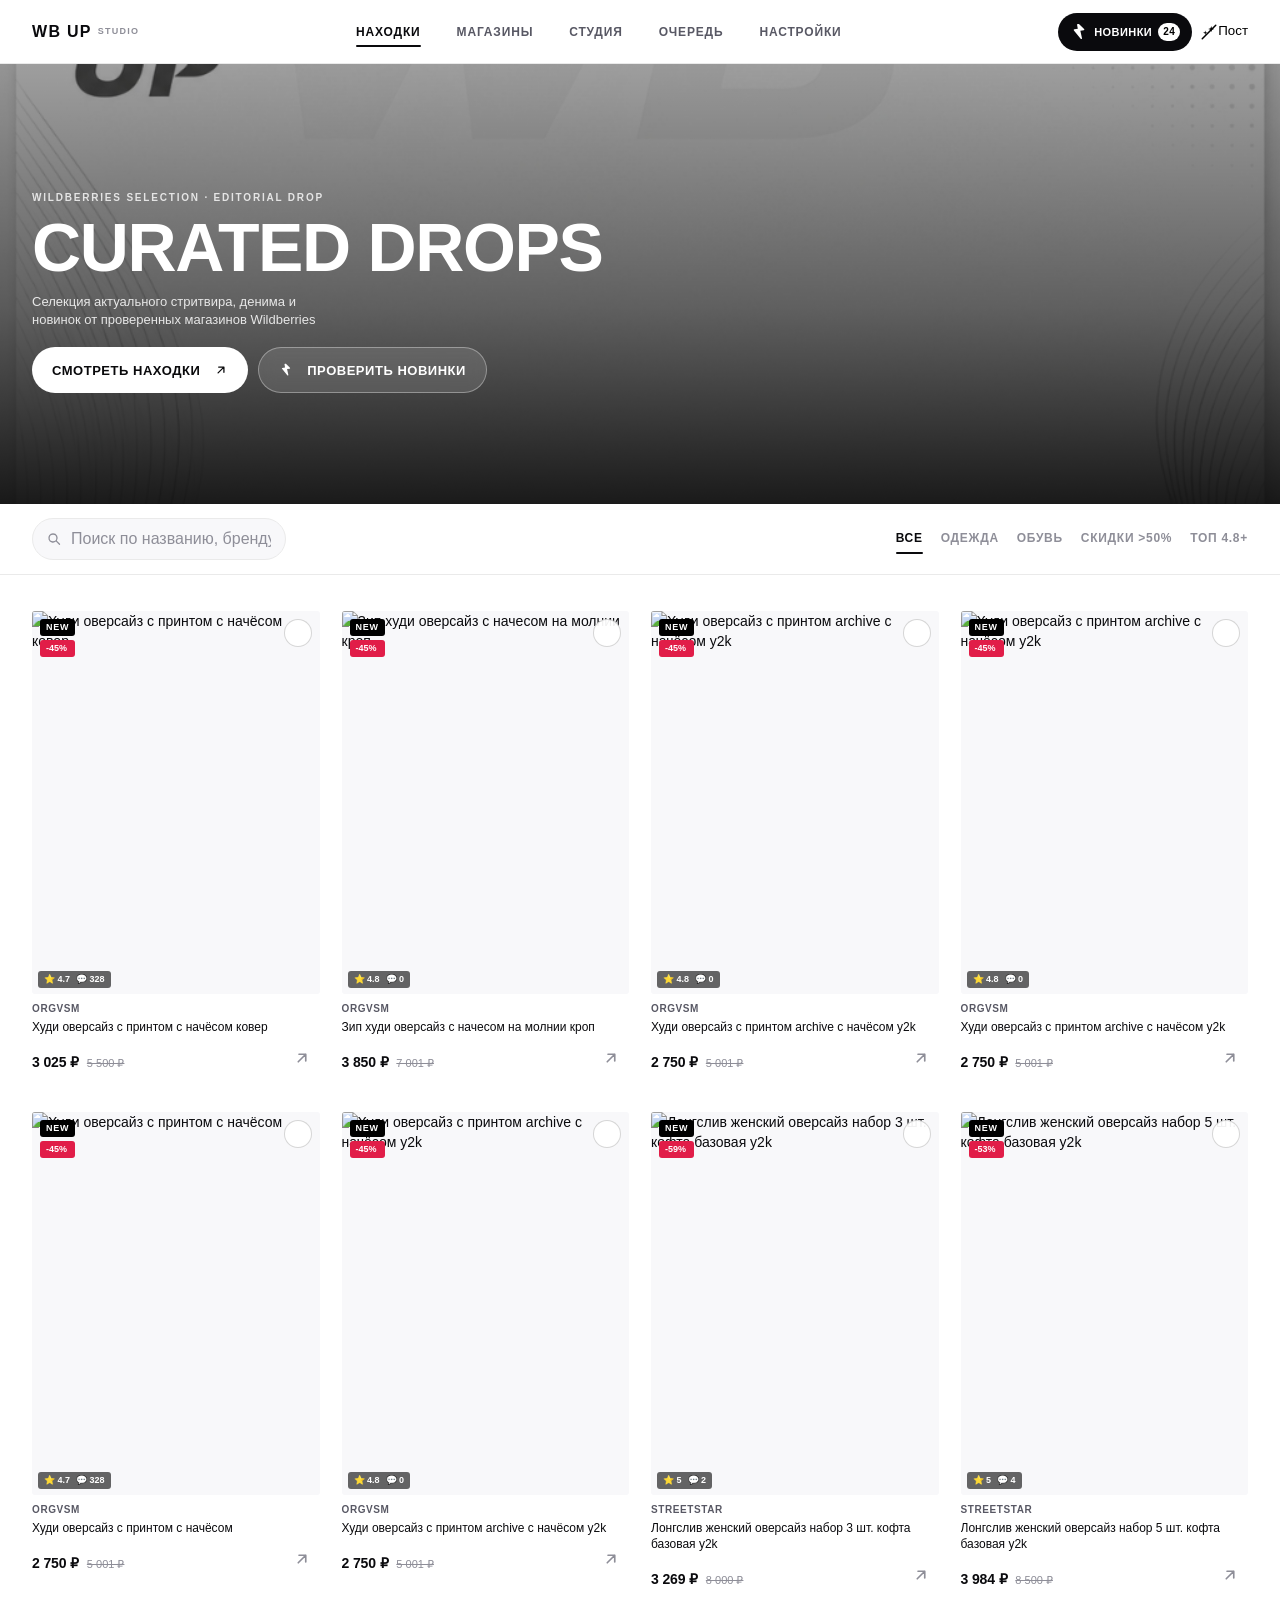
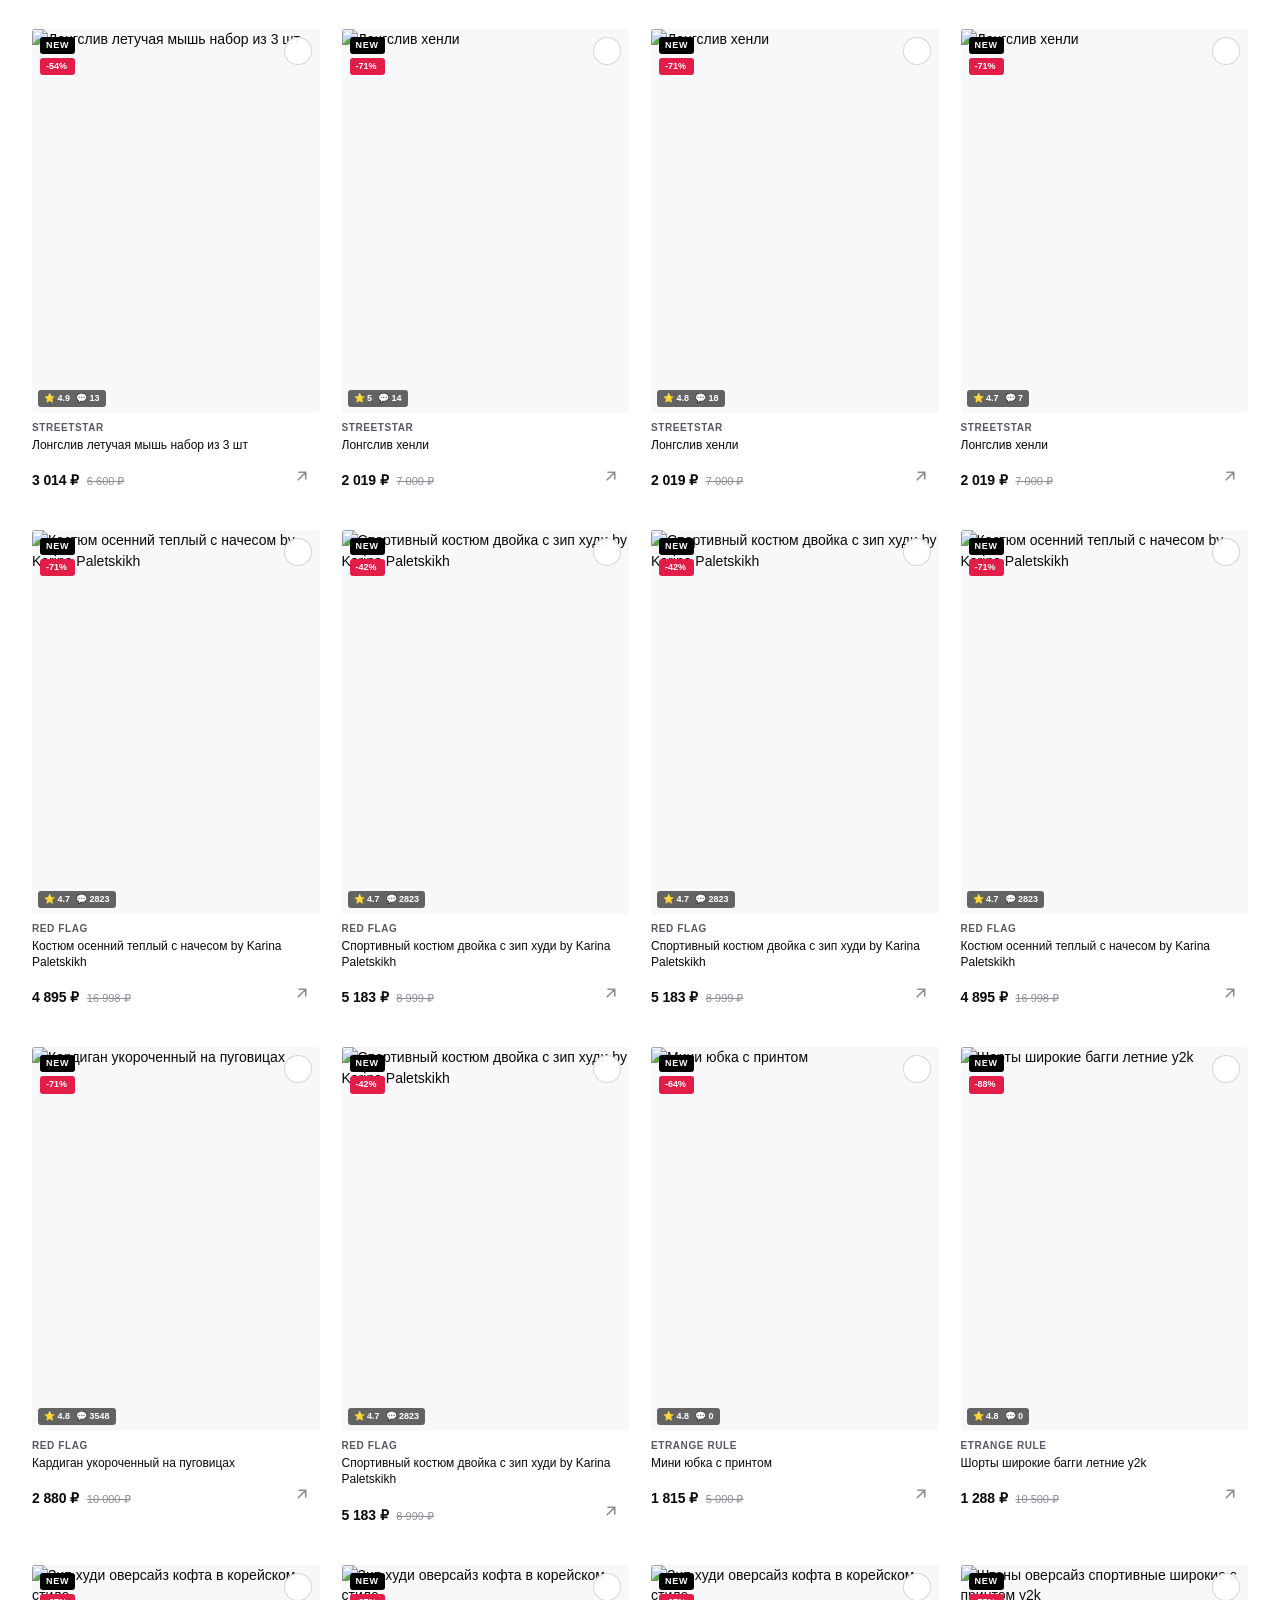
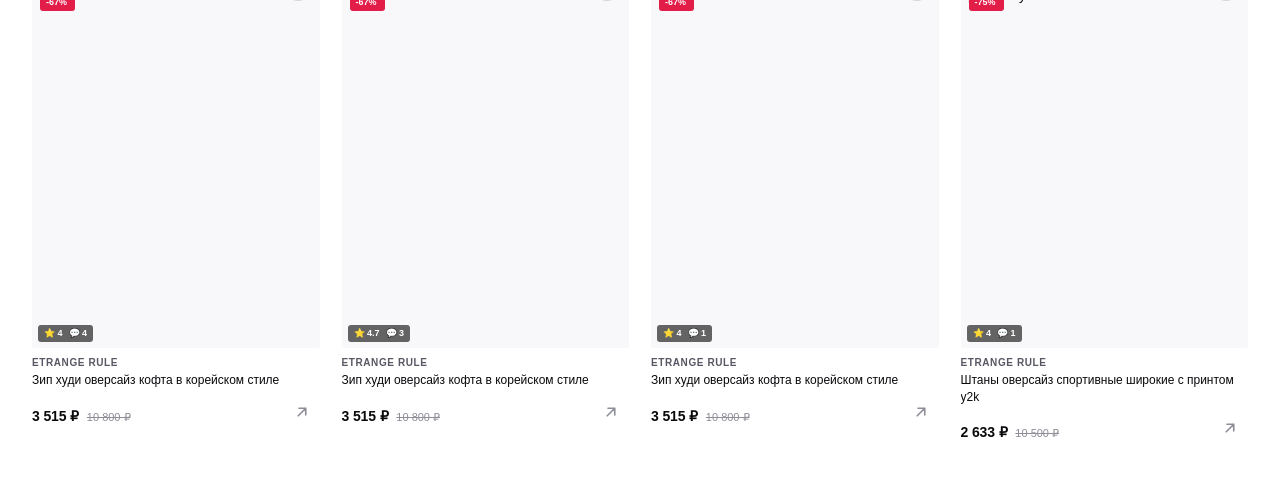
==== commit 62aa8385: "feat(mobile): optimize mobile-first design for iPhone 15 Pro, iOS Safari, Dynamic Island and safe-ar" ====
--- a/index.html
+++ b/index.html
@@ -417,6 +417,7 @@
   <!-- EDITORIAL PRODUCT DETAIL MODAL (Desktop 2-Col / Mobile Sheet) -->
   <div class="product-modal-overlay" id="product-modal-overlay" onclick="if(event.target===this) app.closeProductModal()" role="dialog" aria-modal="true">
     <div class="product-modal-dialog">
+      <div class="product-modal-drag-bar" aria-hidden="true"></div>
       <button class="product-modal-close" onclick="app.closeProductModal()" aria-label="Закрыть">
         <svg class="sf-icon"><use href="#sf-xmark"></use></svg>
       </button>
--- a/styles.css
+++ b/styles.css
@@ -1,24 +1,30 @@
 /* ============================================================
-   WB Up Studio — Editorial Fashion Minimal Design System
-   Visual Reference: ohdamn.online
-   Principles:
-   - High-end minimalism, generous whitespace
-   - Calm light palette (#ffffff, #f7f7f9, #0a0a0c)
-   - Borderless product cards with 3:4 editorial imagery
-   - Bold grotesque modern typography
-   - Crisp, intuitive interactive components
-   - Unconstrained full-width desktop layout with responsive max-width
+   WB Up Studio — Mobile-First Editorial Fashion Design System
+   Target Primary Device: iPhone 15 Pro (393 × 852 px, iOS Safari)
+   Also Tested Across: 375px, 390px, 393px, 402px, 430px & Landscape
    ============================================================ */
 
-/* --- CSS Tokens & Variables --- */
+/* --- Mobile-First CSS Variables & Tokens --- */
 :root {
+  /* Safe Area Insets (Dynamic Island & Home Indicator) */
+  --safe-top: env(safe-area-inset-top, 0px);
+  --safe-bottom: env(safe-area-inset-bottom, 0px);
+  --safe-left: env(safe-area-inset-left, 0px);
+  --safe-right: env(safe-area-inset-right, 0px);
+
+  /* Component Heights */
+  --header-h-mobile: 52px;
+  --bar-h-mobile: 52px;
+  --header-h-desktop: 64px;
+
+  /* Palette */
   --bg-body: #ffffff;
   --bg-subtle: #f8f8fa;
   --bg-card: #ffffff;
   --bg-card-hover: #fafafa;
   --bg-elevated: #ffffff;
-  --bg-glass: rgba(255, 255, 255, 0.92);
-  --bg-overlay: rgba(10, 10, 14, 0.5);
+  --bg-glass: rgba(255, 255, 255, 0.94);
+  --bg-overlay: rgba(10, 10, 14, 0.52);
   --bg-dark: #0f0f12;
 
   --fg-primary: #0a0a0d;
@@ -36,17 +42,14 @@
   --accent-green: #10b981;
   --accent-tag: #f4f4f6;
 
-  --header-height: 64px;
-  --mobile-bar-height: 58px;
-
-  --radius-xs: 2px;
+  --radius-xs: 3px;
   --radius-sm: 6px;
-  --radius-md: 10px;
-  --radius-lg: 14px;
+  --radius-md: 12px;
+  --radius-lg: 16px;
   --radius-pill: 9999px;
 
-  --font-sans: 'Inter', -apple-system, BlinkMacSystemFont, "SF Pro Display", "Helvetica Neue", Arial, sans-serif;
-  --font-mono: "SF Mono", Monaco, Inconsolata, "Fira Code", monospace;
+  --font-sans: 'Inter', -apple-system, BlinkMacSystemFont, "SF Pro Display", "SF Pro Text", "Helvetica Neue", Arial, sans-serif;
+  --font-mono: "SF Mono", Monaco, Inconsolata, monospace;
 
   --shadow-subtle: 0 1px 3px rgba(0, 0, 0, 0.04), 0 4px 12px rgba(0, 0, 0, 0.03);
   --shadow-dropdown: 0 12px 32px rgba(0, 0, 0, 0.08);
@@ -58,7 +61,7 @@
   --transition-scale: 0.45s cubic-bezier(0.16, 1, 0.3, 1);
 }
 
-/* --- Base & Reset --- */
+/* --- Base & Reset (Strict Zero Horizontal Scroll) --- */
 *, *::before, *::after {
   box-sizing: border-box;
   margin: 0;
@@ -67,6 +70,8 @@
 
 html {
   height: 100%;
+  width: 100%;
+  overflow-x: hidden;
   background-color: var(--bg-body);
   color: var(--fg-primary);
   font-family: var(--font-sans);
@@ -76,16 +81,34 @@
 }
 
 body {
+  width: 100%;
   min-height: 100%;
   min-height: 100dvh;
+  min-height: -webkit-fill-available;
+  overflow-x: hidden;
   background-color: var(--bg-body);
   color: var(--fg-primary);
   font-family: var(--font-sans);
   font-size: 14px;
-  line-height: 1.5;
+  line-height: 1.45;
   -webkit-tap-highlight-color: transparent;
   touch-action: manipulation;
-  overflow-x: hidden;
+  position: relative;
+}
+
+/* iOS Safari Automatic Zoom Prevention: Font size >= 16px on inputs */
+input, textarea, select {
+  font-family: inherit;
+  -webkit-appearance: none;
+  font-size: 16px !important;
+}
+
+button {
+  font-family: inherit;
+  border: none;
+  background: transparent;
+  cursor: pointer;
+  -webkit-tap-highlight-color: transparent;
 }
 
 /* Vector SF Symbols */
@@ -98,11 +121,10 @@
   flex-shrink: 0;
 }
 
-/* --- Site Layout --- */
+/* Main Application Layout */
 .site-main {
   width: 100%;
-  min-height: calc(100vh - var(--header-height));
-  padding-bottom: 96px;
+  min-height: calc(100dvh - var(--header-h-mobile) - var(--safe-top));
   display: flex;
   flex-direction: column;
 }
@@ -119,32 +141,34 @@
 }
 
 @keyframes fadeIn {
-  from { opacity: 0; transform: translateY(4px); }
+  from { opacity: 0; transform: translateY(3px); }
   to { opacity: 1; transform: translateY(0); }
 }
 
 /* ============================================================
-   EDITORIAL HEADER (Sticky, Minimalist, Ohdamn Style)
+   1. MOBILE-FIRST HEADER (iPhone 15 Pro Dynamic Island Clear)
    ============================================================ */
 .site-header {
   position: sticky;
   top: 0;
   left: 0;
   right: 0;
-  z-index: 200;
-  height: var(--header-height);
+  z-index: 500;
+  height: calc(var(--header-h-mobile) + var(--safe-top));
+  padding-top: var(--safe-top);
+  padding-left: max(16px, var(--safe-left));
+  padding-right: max(16px, var(--safe-right));
   background: var(--bg-glass);
   backdrop-filter: blur(20px);
   -webkit-backdrop-filter: blur(20px);
   border-bottom: 1px solid var(--border-subtle);
-  transition: background var(--transition-fast), border-color var(--transition-fast);
+  transition: background var(--transition-fast);
 }
 
 .site-header__inner {
-  max-width: 1480px;
-  height: 100%;
+  width: 100%;
+  height: var(--header-h-mobile);
   margin: 0 auto;
-  padding: 0 32px;
   display: flex;
   align-items: center;
   justify-content: space-between;
@@ -154,127 +178,61 @@
 .brand-logo {
   display: flex;
   align-items: baseline;
-  gap: 8px;
+  gap: 6px;
   text-decoration: none;
   color: var(--fg-primary);
   user-select: none;
+  height: 44px;
+  align-items: center;
 }
 
 .brand-logo__main {
-  font-size: 18px;
+  font-size: 16px;
   font-weight: 800;
   letter-spacing: 0.08em;
   text-transform: uppercase;
 }
 
 .brand-logo__tag {
-  font-size: 10px;
-  font-weight: 600;
+  font-size: 9px;
+  font-weight: 700;
   letter-spacing: 0.14em;
   text-transform: uppercase;
   color: var(--fg-muted);
 }
 
-/* Desktop Navigation (Center) */
+/* Desktop Nav (Hidden on Mobile) */
 .desktop-nav {
-  display: flex;
-  align-items: center;
-  gap: 36px;
-}
-
-.desktop-nav__link {
-  text-decoration: none;
-  font-size: 12px;
-  font-weight: 600;
-  letter-spacing: 0.07em;
-  text-transform: uppercase;
-  color: var(--fg-secondary);
-  position: relative;
-  padding: 8px 0;
-  transition: color var(--transition-fast);
-  display: flex;
+  display: none;
+}
+
+/* Header Actions (Right) */
+.header-actions {
+  display: flex;
+  align-items: center;
+  gap: 8px;
+}
+
+/* Compact Mobile Novelties Pill */
+.header-action-btn--pulse {
+  height: 38px;
+  min-height: 38px;
+  padding: 0 12px;
+  border-radius: var(--radius-pill);
+  background: var(--fg-primary);
+  color: #ffffff;
+  display: inline-flex;
   align-items: center;
   gap: 6px;
-}
-
-.desktop-nav__link:hover {
-  color: var(--fg-primary);
-}
-
-.desktop-nav__link.active {
-  color: var(--fg-primary);
-}
-
-.desktop-nav__link.active::after {
-  content: '';
-  position: absolute;
-  bottom: 0;
-  left: 0;
-  right: 0;
-  height: 2px;
-  background-color: var(--fg-primary);
-  border-radius: 1px;
-}
-
-.desktop-nav__pill {
-  font-size: 10px;
-  font-weight: 700;
-  background: var(--fg-primary);
-  color: var(--fg-inverse);
-  padding: 1px 6px;
-  border-radius: var(--radius-pill);
-  line-height: 1.4;
-}
-
-/* Header Action Buttons (Right) */
-.header-actions {
-  display: flex;
-  align-items: center;
-  gap: 12px;
-}
-
-.header-action-btn {
-  display: inline-flex;
-  align-items: center;
-  gap: 8px;
-  height: 38px;
-  padding: 0 16px;
-  border-radius: var(--radius-pill);
-  font-size: 12px;
-  font-weight: 600;
+  font-size: 11px;
+  font-weight: 700;
   letter-spacing: 0.04em;
   text-transform: uppercase;
-  cursor: pointer;
-  text-decoration: none;
-  border: 1px solid var(--border-subtle);
-  background: var(--bg-card);
-  color: var(--fg-primary);
-  transition: all var(--transition-fast);
-}
-
-.header-action-btn:hover {
-  background: var(--bg-subtle);
-  border-color: var(--border-medium);
-}
-
-.header-action-btn--pulse {
-  border-color: var(--fg-primary);
-  background: var(--fg-primary);
-  color: var(--fg-inverse);
-}
-
-.header-action-btn--pulse:hover {
-  background: var(--accent-hover);
-  color: var(--fg-inverse);
-}
-
-.header-action-btn--ghost {
-  border-color: transparent;
-  background: transparent;
-}
-
-.header-action-btn--ghost:hover {
-  background: var(--bg-subtle);
+  transition: opacity var(--transition-fast);
+}
+
+.header-action-btn--pulse:active {
+  opacity: 0.85;
 }
 
 .header-action-btn .count-pill {
@@ -284,50 +242,51 @@
   min-width: 18px;
   height: 18px;
   padding: 0 5px;
-  background: var(--accent-red);
-  color: #fff;
+  background: #ffffff;
+  color: #000000;
   font-size: 10px;
-  font-weight: 700;
+  font-weight: 800;
   border-radius: 9px;
 }
 
-.count-pill--dark {
-  background: var(--fg-primary) !important;
-  color: var(--fg-inverse) !important;
-}
-
-/* Mobile Burger Button */
+.desktop-only {
+  display: none !important;
+}
+
+/* Mobile Burger Menu Button (44×44px Touch Target) */
 .mobile-burger-btn {
-  display: none;
-  flex-direction: column;
+  width: 44px;
+  height: 44px;
+  min-width: 44px;
+  min-height: 44px;
+  display: flex;
+  flex-direction: column;
+  align-items: center;
   justify-content: center;
   gap: 5px;
-  width: 40px;
-  height: 40px;
   background: transparent;
-  border: none;
-  cursor: pointer;
-  padding: 8px;
+  padding: 0;
 }
 
 .burger-bar {
   width: 22px;
   height: 1.8px;
   background-color: var(--fg-primary);
+  border-radius: 1px;
   transition: transform var(--transition-fast), opacity var(--transition-fast);
 }
 
 /* ============================================================
-   HERO EDITORIAL SECTION (Ohdamn Style Impact)
+   2. HERO SECTION (Optimized for iPhone 15 Pro 393 × 852 px)
    ============================================================ */
 .hero-editorial {
   position: relative;
   width: 100%;
-  min-height: 440px;
+  min-height: clamp(340px, 48svh, 420px);
   background: #0d0d10;
   overflow: hidden;
   display: flex;
-  align-items: center;
+  align-items: flex-end;
 }
 
 .hero-editorial__bg {
@@ -340,29 +299,21 @@
   width: 100%;
   height: 100%;
   object-fit: cover;
-  object-position: center 25%;
-  filter: brightness(0.65) contrast(1.1);
-  transform: scale(1.02);
-  transition: transform 1.2s cubic-bezier(0.16, 1, 0.3, 1);
-}
-
-.hero-editorial:hover .hero-editorial__img {
-  transform: scale(1.05);
+  object-position: center 22%;
+  filter: brightness(0.68) contrast(1.08);
 }
 
 .hero-editorial__dimmer {
   position: absolute;
   inset: 0;
-  background: linear-gradient(180deg, rgba(0,0,0,0.15) 0%, rgba(0,0,0,0.55) 70%, rgba(0,0,0,0.85) 100%);
+  background: linear-gradient(180deg, rgba(0,0,0,0.1) 0%, rgba(0,0,0,0.45) 55%, rgba(0,0,0,0.85) 100%);
 }
 
 .hero-editorial__content {
   position: relative;
   z-index: 2;
-  max-width: 1480px;
-  width: 100%;
-  margin: 0 auto;
-  padding: 72px 32px 56px;
+  width: 100%;
+  padding: 24px 16px 28px;
   display: flex;
   flex-direction: column;
   align-items: flex-start;
@@ -370,100 +321,112 @@
 }
 
 .hero-editorial__eyebrow {
-  font-size: 11px;
-  font-weight: 700;
-  letter-spacing: 0.22em;
-  text-transform: uppercase;
-  color: rgba(255, 255, 255, 0.75);
-  margin-bottom: 14px;
+  font-size: 10px;
+  font-weight: 700;
+  letter-spacing: 0.18em;
+  text-transform: uppercase;
+  color: rgba(255, 255, 255, 0.8);
+  margin-bottom: 6px;
 }
 
 .hero-editorial__heading {
-  font-size: clamp(34px, 5.8vw, 70px);
+  font-size: clamp(24px, 7.2vw, 34px);
   font-weight: 800;
-  line-height: 1.02;
-  letter-spacing: -0.03em;
-  text-transform: uppercase;
-  margin-bottom: 16px;
-  max-width: 900px;
+  line-height: 1.08;
+  letter-spacing: -0.02em;
+  text-transform: uppercase;
+  margin-bottom: 8px;
+  max-width: 100%;
+  word-break: normal;
 }
 
 .hero-editorial__sub {
-  font-size: clamp(13px, 1.4vw, 16px);
+  font-size: 13px;
   font-weight: 400;
-  line-height: 1.55;
+  line-height: 1.4;
   color: rgba(255, 255, 255, 0.85);
-  max-width: 620px;
-  margin-bottom: 32px;
+  max-width: 290px;
+  margin-bottom: 18px;
 }
 
 .hero-editorial__buttons {
   display: flex;
   align-items: center;
-  gap: 14px;
-  flex-wrap: wrap;
-}
-
-/* Button Variants */
+  gap: 10px;
+  width: 100%;
+}
+
+/* Hero Primary CTA (Thumb-Friendly, 46px Height) */
+.btn--hero-primary {
+  height: 46px;
+  min-height: 44px;
+  padding: 0 24px;
+  background: #ffffff;
+  color: #09090b;
+  font-size: 12px;
+  font-weight: 700;
+  letter-spacing: 0.05em;
+  text-transform: uppercase;
+  border-radius: var(--radius-pill);
+  display: inline-flex;
+  align-items: center;
+  justify-content: center;
+  cursor: pointer;
+  transition: opacity var(--transition-fast);
+}
+
+.btn--hero-primary:active {
+  opacity: 0.85;
+}
+
+.btn--hero-outline {
+  height: 46px;
+  min-height: 44px;
+  padding: 0 16px;
+  background: rgba(255, 255, 255, 0.12);
+  backdrop-filter: blur(8px);
+  color: #ffffff;
+  border: 1px solid rgba(255, 255, 255, 0.35);
+  font-size: 12px;
+  font-weight: 600;
+  letter-spacing: 0.04em;
+  text-transform: uppercase;
+  border-radius: var(--radius-pill);
+  display: inline-flex;
+  align-items: center;
+  justify-content: center;
+}
+
+/* Generic Button Styles */
 .btn {
   display: inline-flex;
   align-items: center;
   justify-content: center;
   gap: 8px;
-  padding: 12px 24px;
+  min-height: 44px;
+  padding: 12px 20px;
   font-size: 13px;
   font-weight: 600;
-  letter-spacing: 0.05em;
+  letter-spacing: 0.04em;
   text-transform: uppercase;
   border-radius: var(--radius-pill);
   cursor: pointer;
-  text-decoration: none;
-  transition: all var(--transition-fast);
-  border: 1px solid transparent;
-}
-
-.btn--hero-primary {
-  background: #ffffff;
-  color: #09090b;
-  border-color: #ffffff;
-}
-
-.btn--hero-primary:hover {
-  background: #e8e8ed;
-  color: #000;
-}
-
-.btn--hero-outline {
-  background: rgba(255, 255, 255, 0.12);
-  backdrop-filter: blur(10px);
-  color: #ffffff;
-  border-color: rgba(255, 255, 255, 0.4);
-}
-
-.btn--hero-outline:hover {
-  background: rgba(255, 255, 255, 0.25);
-  border-color: #ffffff;
+  transition: opacity var(--transition-fast), background var(--transition-fast);
+}
+
+.btn:active {
+  opacity: 0.85;
 }
 
 .btn--primary {
   background: var(--fg-primary);
   color: var(--fg-inverse);
-  border-color: var(--fg-primary);
-}
-
-.btn--primary:hover {
-  background: var(--accent-hover);
 }
 
 .btn--secondary {
   background: var(--bg-subtle);
   color: var(--fg-primary);
-  border-color: var(--border-subtle);
-}
-
-.btn--secondary:hover {
-  background: #eaeaea;
-  border-color: var(--border-medium);
+  border: 1px solid var(--border-subtle);
 }
 
 .btn--ghost {
@@ -471,19 +434,10 @@
   color: var(--fg-secondary);
 }
 
-.btn--ghost:hover {
-  background: var(--bg-subtle);
-  color: var(--fg-primary);
-}
-
 .btn--danger {
   background: #fee2e2;
   color: #dc2626;
-  border-color: #fecaca;
-}
-
-.btn--danger:hover {
-  background: #fca5a5;
+  border: 1px solid #fecaca;
 }
 
 .btn--full {
@@ -491,53 +445,59 @@
 }
 
 .btn--lg {
-  padding: 16px 28px;
-  font-size: 14px;
+  min-height: 48px;
+  padding: 14px 24px;
+  font-size: 13px;
 }
 
 .btn--sm {
-  padding: 8px 16px;
+  min-height: 36px;
+  padding: 6px 14px;
   font-size: 11px;
 }
 
 .btn--icon {
-  padding: 8px;
+  width: 44px;
+  height: 44px;
+  min-width: 44px;
+  min-height: 44px;
+  padding: 0;
   border-radius: 50%;
-  width: 36px;
-  height: 36px;
+  display: inline-flex;
+  align-items: center;
+  justify-content: center;
 }
 
 /* ============================================================
-   CATALOG TOOLBAR & TYPOGRAPHIC CATEGORY LINKS
+   3. CATALOG TOOLBAR (Sticky, Horizontal Categories, Search)
    ============================================================ */
 .catalog-toolbar {
   position: sticky;
-  top: var(--header-height);
+  top: calc(var(--header-h-mobile) + var(--safe-top));
   z-index: 150;
-  background: var(--bg-body);
+  background: rgba(255, 255, 255, 0.95);
+  backdrop-filter: blur(16px);
+  -webkit-backdrop-filter: blur(16px);
   border-bottom: 1px solid var(--border-subtle);
-  transition: background var(--transition-fast);
 }
 
 .catalog-toolbar__inner {
-  max-width: 1480px;
-  margin: 0 auto;
-  padding: 14px 32px;
-  display: flex;
-  align-items: center;
-  justify-content: space-between;
-  gap: 24px;
-  flex-wrap: wrap;
-}
-
-/* Typographic Category Links */
+  width: 100%;
+  padding: 8px 16px 10px;
+  display: flex;
+  flex-direction: column;
+  gap: 10px;
+}
+
+/* Horizontal Typographic Categories */
 .category-links-bar {
   display: flex;
   align-items: center;
-  gap: 28px;
+  gap: 18px;
   overflow-x: auto;
   -webkit-overflow-scrolling: touch;
   scrollbar-width: none;
+  padding-bottom: 2px;
 }
 
 .category-links-bar::-webkit-scrollbar {
@@ -547,24 +507,23 @@
 .cat-link {
   font-size: 12px;
   font-weight: 600;
-  letter-spacing: 0.07em;
+  letter-spacing: 0.06em;
   text-transform: uppercase;
   color: var(--fg-muted);
   cursor: pointer;
   white-space: nowrap;
   padding: 6px 0;
   position: relative;
-  transition: color var(--transition-fast);
   user-select: none;
-}
-
-.cat-link:hover {
-  color: var(--fg-primary);
+  min-height: 32px;
+  display: inline-flex;
+  align-items: center;
 }
 
 .cat-link.active,
 .cat-link.ios-chip--active {
   color: var(--fg-primary);
+  font-weight: 700;
 }
 
 .cat-link.active::after,
@@ -579,33 +538,33 @@
   border-radius: 1px;
 }
 
-/* Minimal Search Input */
+/* Mobile Search Input (42px Height, 16px Font Size) */
 .minimal-search {
   position: relative;
   display: flex;
   align-items: center;
-  min-width: 240px;
+  width: 100%;
 }
 
 .minimal-search__icon {
   position: absolute;
-  left: 12px;
+  left: 14px;
   color: var(--fg-muted);
   pointer-events: none;
+  width: 16px;
+  height: 16px;
 }
 
 .minimal-search__input {
   width: 100%;
-  height: 38px;
+  height: 42px;
   padding: 0 14px 0 38px;
   border-radius: var(--radius-pill);
   border: 1px solid var(--border-subtle);
   background: var(--bg-subtle);
   color: var(--fg-primary);
-  font-family: inherit;
-  font-size: 13px;
+  font-size: 16px !important;
   outline: none;
-  transition: border-color var(--transition-fast), background var(--transition-fast);
 }
 
 .minimal-search__input:focus {
@@ -619,20 +578,19 @@
 
 /* Seller Filter Active Banner */
 .seller-filter-banner {
-  max-width: 1480px;
-  margin: 16px auto 0;
-  padding: 0 32px;
+  padding: 12px 16px 0;
+  width: 100%;
 }
 
 .seller-filter-pill {
   display: inline-flex;
   align-items: center;
   gap: 10px;
-  padding: 8px 16px;
+  padding: 6px 14px;
   background: var(--bg-subtle);
   border: 1px solid var(--border-subtle);
   border-radius: var(--radius-pill);
-  font-size: 13px;
+  font-size: 12px;
   font-weight: 600;
 }
 
@@ -641,29 +599,24 @@
   display: inline-flex;
   align-items: center;
   color: var(--fg-muted);
-  background: transparent;
-  border: none;
-  padding: 2px;
-}
-
-.seller-filter-pill__clear:hover {
-  color: var(--fg-primary);
+  padding: 4px;
+  min-width: 28px;
+  min-height: 28px;
+  justify-content: center;
 }
 
 /* ============================================================
-   PRODUCT CATALOG GRID & BORDERLESS CARDS (Ohdamn Style)
+   4. PRODUCT CATALOG GRID (2 Columns on iPhone 15 Pro 393px)
    ============================================================ */
 .catalog-grid-wrap {
-  max-width: 1480px;
-  margin: 0 auto;
-  padding: 36px 32px;
-  width: 100%;
+  width: 100%;
+  padding: 16px 12px calc(var(--bar-h-mobile) + var(--safe-bottom) + 32px) 12px;
 }
 
 .fashion-grid {
   display: grid;
-  grid-template-columns: repeat(4, 1fr);
-  gap: 36px 24px;
+  grid-template-columns: repeat(2, 1fr);
+  gap: 18px 10px;
   width: 100%;
 }
 
@@ -678,7 +631,7 @@
   user-select: none;
 }
 
-/* Photo Aspect Ratio 3:4 */
+/* Aspect-Ratio 3:4 Vertical Editorial Photography */
 .fashion-card__photo-wrap {
   position: relative;
   width: 100%;
@@ -693,68 +646,30 @@
   height: 100%;
   object-fit: cover;
   display: block;
-  transition: transform var(--transition-scale);
-}
-
-.fashion-card:hover .fashion-card__img {
-  transform: scale(1.03);
-}
-
-/* Badges (Top Left) */
-.fashion-card__badges {
-  position: absolute;
-  top: 12px;
-  left: 12px;
-  z-index: 5;
-  display: flex;
-  flex-direction: column;
-  gap: 4px;
-  pointer-events: none;
-}
-
-.fashion-card__badge-new {
-  background: #000000;
-  color: #ffffff;
-  font-size: 10px;
-  font-weight: 700;
-  letter-spacing: 0.08em;
-  text-transform: uppercase;
-  padding: 3px 8px;
-  border-radius: var(--radius-xs);
-}
-
-.fashion-card__discount {
-  background: var(--accent-red);
-  color: #ffffff;
-  font-size: 10px;
-  font-weight: 700;
-  padding: 3px 8px;
-  border-radius: var(--radius-xs);
-}
-
-/* Discreet Select Trigger Checkbox (Top Right) */
+}
+
+/* Discreet Select Trigger Checkbox (44×44px Hit Target via Pseudo-Element) */
 .fashion-card__checkbox {
   position: absolute;
-  top: 12px;
-  right: 12px;
+  top: 8px;
+  right: 8px;
   z-index: 10;
-  width: 30px;
-  height: 30px;
+  width: 28px;
+  height: 28px;
   border-radius: 50%;
-  background: rgba(255, 255, 255, 0.92);
+  background: rgba(255, 255, 255, 0.94);
   border: 1px solid rgba(0, 0, 0, 0.16);
   display: flex;
   align-items: center;
   justify-content: center;
   color: transparent;
-  transition: all var(--transition-fast);
   cursor: pointer;
 }
 
-.fashion-card__checkbox:hover {
-  transform: scale(1.1);
-  background: #ffffff;
-  border-color: #000000;
+.fashion-card__checkbox::before {
+  content: "";
+  position: absolute;
+  inset: -8px;
 }
 
 .fashion-card--selected .fashion-card__checkbox {
@@ -768,113 +683,142 @@
   outline-offset: -2px;
 }
 
-/* Meta overlay (bottom right of photo) */
+/* Badges (Top Left) */
+.fashion-card__badges {
+  position: absolute;
+  top: 8px;
+  left: 8px;
+  z-index: 5;
+  display: flex;
+  flex-direction: column;
+  gap: 4px;
+  pointer-events: none;
+}
+
+.fashion-card__badge-new {
+  background: #000000;
+  color: #ffffff;
+  font-size: 9px;
+  font-weight: 700;
+  letter-spacing: 0.08em;
+  text-transform: uppercase;
+  padding: 2px 6px;
+  border-radius: var(--radius-xs);
+}
+
+.fashion-card__discount {
+  background: var(--accent-red);
+  color: #ffffff;
+  font-size: 9px;
+  font-weight: 700;
+  padding: 2px 6px;
+  border-radius: var(--radius-xs);
+}
+
 .fashion-card__meta {
   position: absolute;
-  bottom: 8px;
-  left: 8px;
-  display: flex;
-  align-items: center;
-  gap: 8px;
-  font-size: 10px;
+  bottom: 6px;
+  left: 6px;
+  display: flex;
+  align-items: center;
+  gap: 6px;
+  font-size: 9px;
   font-weight: 600;
   color: #ffffff;
   background: rgba(0, 0, 0, 0.6);
-  backdrop-filter: blur(6px);
-  padding: 3px 8px;
+  backdrop-filter: blur(4px);
+  padding: 2px 6px;
   border-radius: var(--radius-xs);
   pointer-events: none;
 }
 
-/* Card Body / Caption Below */
+/* Card Body Below Photo */
 .fashion-card__body {
-  padding-top: 12px;
-  display: flex;
-  flex-direction: column;
-  gap: 3px;
+  padding-top: 8px;
+  display: flex;
+  flex-direction: column;
+  gap: 2px;
 }
 
 .fashion-card__brand {
-  font-size: 11px;
-  font-weight: 700;
-  letter-spacing: 0.08em;
+  font-size: 10px;
+  font-weight: 700;
+  letter-spacing: 0.06em;
   text-transform: uppercase;
   color: var(--fg-secondary);
 }
 
 .fashion-card__name {
-  font-size: 13px;
+  font-size: 12px;
   font-weight: 400;
+  line-height: 1.35;
   color: var(--fg-primary);
-  white-space: nowrap;
+  display: -webkit-box;
+  -webkit-line-clamp: 2;
+  -webkit-box-orient: vertical;
   overflow: hidden;
-  text-overflow: ellipsis;
-  line-height: 1.4;
 }
 
 .fashion-card__price-row {
   display: flex;
   align-items: baseline;
   justify-content: space-between;
-  margin-top: 4px;
+  margin-top: 3px;
 }
 
 .fashion-card__price {
-  font-size: 15px;
+  font-size: 14px;
   font-weight: 700;
   color: var(--fg-primary);
   letter-spacing: -0.01em;
 }
 
 .fashion-card__old-price {
-  font-size: 12px;
+  font-size: 11px;
   color: var(--fg-muted);
   text-decoration: line-through;
-  margin-left: 6px;
+  margin-left: 4px;
 }
 
 .fashion-card__link {
   color: var(--fg-muted);
+  width: 36px;
+  height: 36px;
   display: inline-flex;
   align-items: center;
-  transition: color var(--transition-fast);
-}
-
-.fashion-card__link:hover {
-  color: var(--fg-primary);
+  justify-content: center;
 }
 
 /* Empty State */
 .fashion-empty {
   grid-column: 1 / -1;
   text-align: center;
-  padding: 80px 20px;
+  padding: 60px 16px;
 }
 
 .fashion-empty__icon {
-  width: 48px;
-  height: 48px;
+  width: 44px;
+  height: 44px;
   color: var(--fg-muted);
-  margin-bottom: 16px;
+  margin-bottom: 14px;
 }
 
 .fashion-empty__title {
-  font-size: 18px;
-  font-weight: 700;
-  text-transform: uppercase;
-  letter-spacing: 0.05em;
-  margin-bottom: 8px;
+  font-size: 16px;
+  font-weight: 700;
+  text-transform: uppercase;
+  margin-bottom: 6px;
 }
 
 .fashion-empty__desc {
-  font-size: 14px;
+  font-size: 13px;
   color: var(--fg-secondary);
-  max-width: 400px;
-  margin: 0 auto 20px;
+  max-width: 300px;
+  margin: 0 auto 16px;
 }
 
 /* ============================================================
-   PRODUCT DETAIL MODAL (Desktop 2-Column Split, Mobile Sheet)
+   5. PRODUCT DETAIL MODAL (Native Vertical Mobile Sheet)
    ============================================================ */
 .product-modal-overlay {
   position: fixed;
@@ -884,64 +828,77 @@
   backdrop-filter: blur(10px);
   -webkit-backdrop-filter: blur(10px);
   display: none;
-  align-items: center;
+  align-items: flex-end;
   justify-content: center;
-  padding: 24px;
+  padding: 0;
 }
 
 .product-modal-overlay.active {
   display: flex;
-  animation: fadeIn 0.2s ease-out;
 }
 
 .product-modal-dialog {
   position: relative;
   background: var(--bg-card);
-  max-width: 980px;
-  width: 100%;
-  max-height: 90vh;
-  border-radius: var(--radius-md);
-  box-shadow: var(--shadow-modal);
+  width: 100%;
+  max-height: calc(100dvh - var(--safe-top) - 10px);
+  border-radius: 20px 20px 0 0;
+  box-shadow: 0 -10px 40px rgba(0, 0, 0, 0.2);
   overflow: hidden;
   display: flex;
   flex-direction: column;
-}
-
+  animation: slideUpSheet 0.28s cubic-bezier(0.16, 1, 0.3, 1);
+}
+
+@keyframes slideUpSheet {
+  from { transform: translateY(100%); }
+  to { transform: translateY(0); }
+}
+
+/* Drag Handle Bar */
+.product-modal-drag-bar {
+  width: 36px;
+  height: 4px;
+  background-color: #d1d1d6;
+  border-radius: 2px;
+  margin: 10px auto 4px auto;
+  flex-shrink: 0;
+}
+
+/* Close Button (44×44px Touch Target) */
 .product-modal-close {
   position: absolute;
-  top: 16px;
-  right: 16px;
-  z-index: 20;
-  width: 38px;
-  height: 38px;
+  top: 10px;
+  right: 12px;
+  z-index: 30;
+  width: 44px;
+  height: 44px;
   border-radius: 50%;
-  background: rgba(255, 255, 255, 0.9);
+  background: rgba(255, 255, 255, 0.92);
   border: 1px solid var(--border-subtle);
   display: flex;
   align-items: center;
   justify-content: center;
   cursor: pointer;
   color: var(--fg-primary);
-  transition: all var(--transition-fast);
-}
-
-.product-modal-close:hover {
-  background: #ffffff;
-  transform: rotate(90deg);
 }
 
 .product-modal-content {
-  display: grid;
-  grid-template-columns: 1.15fr 1fr;
   overflow-y: auto;
-  max-height: calc(90vh - 10px);
-}
-
-/* Left Gallery */
+  -webkit-overflow-scrolling: touch;
+  display: flex;
+  flex-direction: column;
+  width: 100%;
+}
+
+/* Gallery Photo at Top */
 .product-modal__gallery {
-  position: relative;
+  width: 100%;
+  max-height: 44svh;
+  aspect-ratio: 3 / 4;
+  overflow: hidden;
   background: var(--bg-subtle);
-  aspect-ratio: 3 / 4;
+  flex-shrink: 0;
 }
 
 .product-modal__main-img {
@@ -951,62 +908,57 @@
   display: block;
 }
 
-/* Right Details Panel */
+/* Details and Sticky Action Area */
 .product-modal__info {
-  padding: 44px 36px;
-  display: flex;
-  flex-direction: column;
-  justify-content: space-between;
-}
-
-.product-modal__header {
-  margin-bottom: 24px;
+  padding: 20px 16px calc(24px + var(--safe-bottom)) 16px;
+  display: flex;
+  flex-direction: column;
+  gap: 18px;
 }
 
 .product-modal__brand {
+  font-size: 11px;
+  font-weight: 700;
+  letter-spacing: 0.1em;
+  text-transform: uppercase;
+  color: var(--fg-secondary);
+  margin-bottom: 4px;
+}
+
+.product-modal__title {
+  font-size: 18px;
+  font-weight: 700;
+  line-height: 1.3;
+  letter-spacing: -0.01em;
+  color: var(--fg-primary);
+  margin-bottom: 8px;
+}
+
+.product-modal__meta-row {
+  display: flex;
+  align-items: center;
+  gap: 10px;
   font-size: 12px;
-  font-weight: 700;
-  letter-spacing: 0.12em;
-  text-transform: uppercase;
   color: var(--fg-secondary);
-  margin-bottom: 8px;
-}
-
-.product-modal__title {
+  margin-bottom: 12px;
+}
+
+.product-modal__price-row {
+  display: flex;
+  align-items: baseline;
+  gap: 10px;
+  padding-bottom: 16px;
+  border-bottom: 1px solid var(--border-subtle);
+}
+
+.product-modal__current-price {
   font-size: 24px;
-  font-weight: 700;
-  line-height: 1.25;
-  letter-spacing: -0.02em;
+  font-weight: 800;
   color: var(--fg-primary);
-  margin-bottom: 12px;
-}
-
-.product-modal__meta-row {
-  display: flex;
-  align-items: center;
-  gap: 12px;
-  font-size: 13px;
-  color: var(--fg-secondary);
-  margin-bottom: 18px;
-}
-
-.product-modal__price-row {
-  display: flex;
-  align-items: baseline;
-  gap: 12px;
-  padding-bottom: 20px;
-  border-bottom: 1px solid var(--border-subtle);
-}
-
-.product-modal__current-price {
-  font-size: 28px;
-  font-weight: 800;
-  letter-spacing: -0.02em;
-  color: var(--fg-primary);
 }
 
 .product-modal__original-price {
-  font-size: 16px;
+  font-size: 15px;
   color: var(--fg-muted);
   text-decoration: line-through;
 }
@@ -1016,22 +968,18 @@
   color: #fff;
   font-size: 11px;
   font-weight: 700;
-  padding: 3px 8px;
+  padding: 2px 7px;
   border-radius: var(--radius-xs);
 }
 
-/* Sizes Rectangular Pills [XS] [S] [M] [L] [XL] */
-.product-modal__sizes-section {
-  margin: 24px 0;
-}
-
+/* Sizes Rectangular Pills [XS] [S] [M] [L] [XL] [XXL] (44px Height Touch Target) */
 .product-modal__section-label {
   font-size: 11px;
   font-weight: 700;
   letter-spacing: 0.08em;
   text-transform: uppercase;
   color: var(--fg-secondary);
-  margin-bottom: 10px;
+  margin-bottom: 8px;
 }
 
 .product-modal__sizes-grid {
@@ -1042,7 +990,7 @@
 
 .size-pill {
   min-width: 48px;
-  height: 42px;
+  height: 44px;
   padding: 0 14px;
   border: 1px solid var(--border-medium);
   background: #ffffff;
@@ -1054,11 +1002,6 @@
   align-items: center;
   justify-content: center;
   cursor: pointer;
-  transition: all var(--transition-fast);
-}
-
-.size-pill:hover {
-  border-color: #000;
 }
 
 .size-pill.active {
@@ -1067,32 +1010,33 @@
   border-color: #000000;
 }
 
-/* Action Buttons */
 .product-modal__actions {
   display: flex;
   flex-direction: column;
   gap: 10px;
-  margin-top: 24px;
+  margin-top: 6px;
 }
 
 /* ============================================================
-   SELECTION FLOATING CAPSULE DOCK (Minimalist Black Pill)
+   6. FLOATING SELECTION DOCK CAPSULE
    ============================================================ */
 .selection-capsule {
   position: fixed;
-  bottom: 24px;
+  bottom: calc(var(--bar-h-mobile) + var(--safe-bottom) + 12px);
   left: 50%;
-  transform: translateX(-50%) translateY(120%);
+  transform: translateX(-50%) translateY(140%);
   z-index: 450;
   background: rgba(14, 14, 18, 0.94);
   backdrop-filter: blur(20px);
   -webkit-backdrop-filter: blur(20px);
   color: #ffffff;
   border-radius: var(--radius-pill);
-  padding: 8px 14px 8px 22px;
-  display: flex;
-  align-items: center;
-  gap: 16px;
+  padding: 8px 12px 8px 18px;
+  display: flex;
+  align-items: center;
+  justify-content: space-between;
+  width: calc(100% - 24px);
+  max-width: 380px;
   box-shadow: var(--shadow-capsule);
   transition: transform var(--transition-smooth), opacity var(--transition-smooth);
   opacity: 0;
@@ -1139,15 +1083,14 @@
   align-items: center;
   gap: 6px;
   height: 38px;
-  padding: 0 18px;
+  min-height: 38px;
+  padding: 0 16px;
   border-radius: var(--radius-pill);
   font-size: 12px;
   font-weight: 600;
   letter-spacing: 0.04em;
   text-transform: uppercase;
   cursor: pointer;
-  border: none;
-  transition: all var(--transition-fast);
 }
 
 .capsule-btn--primary {
@@ -1155,51 +1098,38 @@
   color: #000000;
 }
 
-.capsule-btn--primary:hover {
-  background: #e4e4e7;
-}
-
 .capsule-btn--ghost {
-  background: rgba(255, 255, 255, 0.16);
+  background: rgba(255, 255, 255, 0.18);
   color: #ffffff;
 }
 
-.capsule-btn--ghost:hover {
-  background: rgba(255, 255, 255, 0.28);
-}
-
 /* ============================================================
-   SUBPAGES: SELLERS, STUDIO, QUEUE, SETTINGS
+   7. SUBPAGES: SELLERS, STUDIO, QUEUE, SETTINGS
    ============================================================ */
 .subpage-container {
-  max-width: 1200px;
-  margin: 0 auto;
-  padding: 44px 32px;
-  width: 100%;
+  width: 100%;
+  padding: 20px 16px calc(var(--bar-h-mobile) + var(--safe-bottom) + 28px) 16px;
 }
 
 .subpage-header {
-  margin-bottom: 36px;
-  display: flex;
-  align-items: flex-end;
-  justify-content: space-between;
-  gap: 16px;
-  flex-wrap: wrap;
+  margin-bottom: 24px;
+  display: flex;
+  flex-direction: column;
+  gap: 8px;
   border-bottom: 1px solid var(--border-subtle);
-  padding-bottom: 24px;
+  padding-bottom: 16px;
 }
 
 .subpage-eyebrow {
-  font-size: 11px;
+  font-size: 10px;
   font-weight: 700;
   letter-spacing: 0.14em;
   text-transform: uppercase;
   color: var(--fg-secondary);
-  margin-bottom: 6px;
 }
 
 .subpage-title {
-  font-size: 30px;
+  font-size: 24px;
   font-weight: 800;
   letter-spacing: -0.02em;
   text-transform: uppercase;
@@ -1209,67 +1139,66 @@
   display: flex;
   align-items: center;
   gap: 10px;
-}
-
-/* Sellers List Grid */
+  margin-top: 6px;
+}
+
+/* Sellers List (Mobile Single Column) */
 .sellers-meta-row {
-  margin-bottom: 24px;
+  margin-bottom: 16px;
 }
 
 .sellers-meta-row__label {
-  font-size: 13px;
+  font-size: 12px;
   font-weight: 600;
   color: var(--fg-secondary);
 }
 
 .sellers-list-grid {
   display: grid;
-  grid-template-columns: repeat(auto-fill, minmax(340px, 1fr));
-  gap: 16px;
-}
-
-/* Seller Row / Card */
+  grid-template-columns: 1fr;
+  gap: 12px;
+  width: 100%;
+}
+
 .seller-row {
   background: var(--bg-card);
   border: 1px solid var(--border-subtle);
   border-radius: var(--radius-sm);
-  padding: 20px;
+  padding: 16px 14px;
   display: flex;
   align-items: center;
   justify-content: space-between;
-  gap: 16px;
-  transition: border-color var(--transition-fast), box-shadow var(--transition-fast);
-}
-
-.seller-row:hover {
-  border-color: var(--border-medium);
-  box-shadow: var(--shadow-subtle);
+  gap: 12px;
 }
 
 .seller-avatar {
   width: 44px;
   height: 44px;
+  min-width: 44px;
+  min-height: 44px;
   border-radius: 50%;
   display: flex;
   align-items: center;
   justify-content: center;
   font-weight: 700;
-  font-size: 16px;
+  font-size: 15px;
   color: #ffffff;
   flex-shrink: 0;
-  cursor: pointer;
 }
 
 .seller-info {
   flex: 1;
-  cursor: pointer;
+  min-width: 0;
 }
 
 .seller-name {
-  font-size: 15px;
+  font-size: 14px;
   font-weight: 700;
   color: var(--fg-primary);
-  margin-bottom: 3px;
+  margin-bottom: 2px;
+  white-space: nowrap;
+  overflow: hidden;
+  text-overflow: ellipsis;
 }
 
 .seller-sub {
@@ -1280,15 +1209,15 @@
 .seller-actions {
   display: flex;
   align-items: center;
-  gap: 8px;
-}
-
-/* iOS Style Switch */
+  gap: 6px;
+}
+
+/* iOS Switch (44px Touch Target) */
 .ios-switch {
   position: relative;
   display: inline-block;
-  width: 44px;
-  height: 24px;
+  width: 46px;
+  height: 28px;
 }
 
 .ios-switch input {
@@ -1309,8 +1238,8 @@
 .ios-switch__slider:before {
   position: absolute;
   content: "";
-  height: 18px;
-  width: 18px;
+  height: 22px;
+  width: 22px;
   left: 3px;
   bottom: 3px;
   background-color: white;
@@ -1323,21 +1252,22 @@
 }
 
 .ios-switch input:checked + .ios-switch__slider:before {
-  transform: translateX(20px);
-}
-
-/* Studio 1080x1080 Layout */
+  transform: translateX(18px);
+}
+
+/* Studio 1080x1080 Vertical Mobile Stack */
 .studio-split-layout {
-  display: grid;
-  grid-template-columns: 1fr 1.1fr;
-  gap: 48px;
-  align-items: start;
+  display: flex;
+  flex-direction: column;
+  gap: 24px;
+  width: 100%;
 }
 
 .studio-preview-frame {
   background: var(--bg-subtle);
   border: 1px solid var(--border-subtle);
   border-radius: var(--radius-sm);
+  width: 100%;
   aspect-ratio: 1 / 1;
   overflow: hidden;
   display: flex;
@@ -1354,42 +1284,42 @@
 
 .studio-empty-card {
   text-align: center;
-  padding: 40px 20px;
+  padding: 32px 16px;
 }
 
 .studio-empty-card__icon {
-  width: 52px;
-  height: 52px;
+  width: 48px;
+  height: 48px;
   color: var(--fg-muted);
-  margin-bottom: 16px;
+  margin-bottom: 12px;
 }
 
 .studio-empty-card__title {
-  font-size: 16px;
-  font-weight: 700;
-  text-transform: uppercase;
-  margin-bottom: 8px;
+  font-size: 15px;
+  font-weight: 700;
+  text-transform: uppercase;
+  margin-bottom: 6px;
 }
 
 .studio-empty-card__desc {
   font-size: 13px;
   color: var(--fg-secondary);
-  max-width: 320px;
-  margin: 0 auto 20px;
+  max-width: 280px;
+  margin: 0 auto 16px;
 }
 
 .studio-controls-frame {
   background: var(--bg-card);
   border: 1px solid var(--border-subtle);
   border-radius: var(--radius-sm);
-  padding: 28px;
-  display: flex;
-  flex-direction: column;
-  gap: 22px;
+  padding: 20px 16px;
+  display: flex;
+  flex-direction: column;
+  gap: 18px;
 }
 
 .studio-controls-title {
-  font-size: 13px;
+  font-size: 12px;
   font-weight: 700;
   letter-spacing: 0.08em;
   text-transform: uppercase;
@@ -1397,13 +1327,12 @@
 
 .minimal-textarea {
   width: 100%;
-  min-height: 200px;
-  padding: 16px;
+  min-height: 180px;
+  padding: 14px;
   border-radius: var(--radius-sm);
   border: 1px solid var(--border-medium);
-  font-family: inherit;
-  font-size: 13px;
-  line-height: 1.55;
+  font-size: 16px !important;
+  line-height: 1.5;
   resize: vertical;
   background: #ffffff;
   color: var(--fg-primary);
@@ -1417,7 +1346,7 @@
 .studio-actions-row {
   display: flex;
   flex-direction: column;
-  gap: 12px;
+  gap: 10px;
 }
 
 .studio-secondary-btns {
@@ -1429,34 +1358,34 @@
 .queue-items-container {
   display: flex;
   flex-direction: column;
-  gap: 14px;
+  gap: 12px;
 }
 
 /* Settings Forms */
 .settings-form {
   display: flex;
   flex-direction: column;
-  gap: 28px;
-  max-width: 600px;
+  gap: 20px;
+  width: 100%;
 }
 
 .settings-block {
   background: var(--bg-card);
   border: 1px solid var(--border-subtle);
   border-radius: var(--radius-sm);
-  padding: 24px;
-  display: flex;
-  flex-direction: column;
-  gap: 16px;
+  padding: 18px 16px;
+  display: flex;
+  flex-direction: column;
+  gap: 14px;
 }
 
 .settings-block__title {
-  font-size: 13px;
+  font-size: 12px;
   font-weight: 700;
   letter-spacing: 0.08em;
   text-transform: uppercase;
   border-bottom: 1px solid var(--border-subtle);
-  padding-bottom: 10px;
+  padding-bottom: 8px;
 }
 
 .settings-field {
@@ -1472,13 +1401,14 @@
 }
 
 .settings-input {
-  height: 42px;
+  height: 44px;
   padding: 0 14px;
   border: 1px solid var(--border-medium);
   border-radius: var(--radius-sm);
-  font-family: inherit;
-  font-size: 13px;
+  font-size: 16px !important;
   outline: none;
+  background: #ffffff;
+  color: var(--fg-primary);
 }
 
 .settings-input:focus {
@@ -1499,7 +1429,7 @@
 }
 
 /* ============================================================
-   MOBILE SLIDE-OVER DRAWER
+   8. MOBILE SLIDE-OVER DRAWER
    ============================================================ */
 .mobile-drawer-overlay {
   position: fixed;
@@ -1523,17 +1453,17 @@
   top: 0;
   right: 0;
   bottom: 0;
-  width: 84%;
-  max-width: 360px;
+  width: 86%;
+  max-width: 340px;
   background: #ffffff;
   z-index: 560;
   display: flex;
   flex-direction: column;
   justify-content: space-between;
-  padding: 28px 24px;
+  padding: calc(16px + var(--safe-top)) 20px calc(24px + var(--safe-bottom)) 20px;
   transform: translateX(100%);
   transition: transform var(--transition-smooth);
-  box-shadow: -10px 0 30px rgba(0,0,0,0.12);
+  box-shadow: -10px 0 30px rgba(0, 0, 0, 0.12);
 }
 
 .mobile-drawer-overlay.active .mobile-drawer {
@@ -1544,34 +1474,39 @@
   display: flex;
   justify-content: space-between;
   align-items: center;
-  padding-bottom: 24px;
+  padding-bottom: 18px;
   border-bottom: 1px solid var(--border-subtle);
 }
 
 .drawer-close-btn {
-  background: transparent;
-  border: none;
+  width: 44px;
+  height: 44px;
+  min-width: 44px;
+  min-height: 44px;
+  display: flex;
+  align-items: center;
+  justify-content: center;
   cursor: pointer;
-  padding: 8px;
   color: var(--fg-primary);
 }
 
 .mobile-drawer__nav {
   display: flex;
   flex-direction: column;
-  gap: 18px;
-  margin: 32px 0 auto;
+  gap: 6px;
+  margin: 24px 0 auto;
 }
 
 .drawer-item {
   display: flex;
-  align-items: baseline;
+  align-items: center;
   gap: 14px;
   text-decoration: none;
   color: var(--fg-primary);
-  padding: 10px 0;
+  min-height: 52px;
+  padding: 8px 0;
   border-bottom: 1px solid var(--border-subtle);
-  transition: color var(--transition-fast);
+  width: 100%;
 }
 
 .drawer-item__index {
@@ -1581,7 +1516,7 @@
 }
 
 .drawer-item__title {
-  font-size: 19px;
+  font-size: 18px;
   font-weight: 700;
   text-transform: uppercase;
   letter-spacing: 0.04em;
@@ -1591,18 +1526,22 @@
   font-weight: 900;
 }
 
+.mobile-drawer__footer {
+  padding-top: 18px;
+}
+
 /* ============================================================
-   MOBILE BOTTOM TAB BAR
+   9. MOBILE BOTTOM TAB BAR (iPhone 15 Pro Home Indicator Clear)
    ============================================================ */
 .mobile-nav-bar {
-  display: none;
+  display: flex;
   position: fixed;
   bottom: 0;
   left: 0;
   right: 0;
-  height: calc(var(--mobile-bar-height) + env(safe-area-inset-bottom, 0px));
-  padding-bottom: env(safe-area-inset-bottom, 0px);
-  background: rgba(255, 255, 255, 0.94);
+  height: calc(var(--bar-h-mobile) + var(--safe-bottom));
+  padding-bottom: var(--safe-bottom);
+  background: rgba(255, 255, 255, 0.95);
   backdrop-filter: blur(20px);
   -webkit-backdrop-filter: blur(20px);
   border-top: 1px solid var(--border-subtle);
@@ -1623,7 +1562,9 @@
   font-weight: 600;
   text-transform: uppercase;
   letter-spacing: 0.04em;
-  padding: 6px 12px;
+  height: var(--bar-h-mobile);
+  min-width: 44px;
+  padding: 4px 10px;
   position: relative;
   transition: color var(--transition-fast);
 }
@@ -1637,9 +1578,7 @@
   height: 20px;
 }
 
-/* ============================================================
-   SHARED SITE MODAL (New Seller, etc.)
-   ============================================================ */
+/* Shared Modal (Add Seller etc.) */
 .site-modal-overlay {
   position: fixed;
   inset: 0;
@@ -1648,9 +1587,9 @@
   backdrop-filter: blur(8px);
   -webkit-backdrop-filter: blur(8px);
   display: none;
-  align-items: center;
+  align-items: flex-end;
   justify-content: center;
-  padding: 20px;
+  padding: 0;
 }
 
 .site-modal-overlay.ios-modal-overlay--active {
@@ -1659,157 +1598,296 @@
 
 .site-modal-card {
   background: var(--bg-card);
-  border-radius: var(--radius-md);
-  max-width: 460px;
-  width: 100%;
-  padding: 28px;
+  border-radius: 20px 20px 0 0;
+  width: 100%;
+  padding: 24px 20px calc(24px + var(--safe-bottom)) 20px;
   box-shadow: var(--shadow-modal);
+  animation: slideUpSheet 0.28s cubic-bezier(0.16, 1, 0.3, 1);
 }
 
 .site-modal-card__header {
   display: flex;
   justify-content: space-between;
   align-items: center;
-  margin-bottom: 20px;
+  margin-bottom: 18px;
 }
 
 .site-modal-card__title {
-  font-size: 18px;
+  font-size: 17px;
   font-weight: 800;
   text-transform: uppercase;
-  letter-spacing: 0.04em;
 }
 
 .site-modal-card__close {
-  background: transparent;
-  border: none;
-  cursor: pointer;
-  padding: 4px;
+  width: 44px;
+  height: 44px;
+  min-width: 44px;
+  min-height: 44px;
+  display: flex;
+  align-items: center;
+  justify-content: center;
 }
 
 .site-modal-card__footer {
   display: flex;
   justify-content: flex-end;
   gap: 10px;
-  margin-top: 24px;
-}
-
-/* ============================================================
-   TOASTS
-   ============================================================ */
+  margin-top: 20px;
+}
+
+/* Toasts */
 .toast-container {
   position: fixed;
-  top: calc(var(--header-height) + 16px);
-  right: 20px;
+  top: calc(var(--header-h-mobile) + var(--safe-top) + 12px);
+  right: 16px;
+  left: 16px;
   z-index: 700;
   display: flex;
   flex-direction: column;
-  gap: 10px;
+  gap: 8px;
   pointer-events: none;
 }
 
 .toast {
   background: #09090b;
   color: #ffffff;
-  padding: 12px 20px;
+  padding: 12px 18px;
   border-radius: var(--radius-pill);
   font-size: 12px;
   font-weight: 600;
+  text-align: center;
   box-shadow: var(--shadow-dropdown);
   animation: slideToast 0.25s cubic-bezier(0.16, 1, 0.3, 1);
   pointer-events: auto;
 }
 
 @keyframes slideToast {
-  from { transform: translateX(30px); opacity: 0; }
-  to { transform: translateX(0); opacity: 1; }
+  from { transform: translateY(-10px); opacity: 0; }
+  to { transform: translateY(0); opacity: 1; }
 }
 
 /* ============================================================
-   RESPONSIVE BREAKPOINTS
+   10. TABLET & DESKTOP ENHANCEMENTS (>= 769px)
    ============================================================ */
-
-/* Tablet & Medium screens */
-@media (max-width: 1100px) {
+@media (min-width: 769px) {
+  .site-header {
+    height: var(--header-h-desktop);
+    padding-top: 0;
+    padding-left: 32px;
+    padding-right: 32px;
+  }
+
+  .site-header__inner {
+    height: 100%;
+    max-width: 1480px;
+  }
+
+  .desktop-nav {
+    display: flex;
+    align-items: center;
+    gap: 36px;
+  }
+
+  .desktop-nav__link {
+    text-decoration: none;
+    font-size: 12px;
+    font-weight: 600;
+    letter-spacing: 0.07em;
+    text-transform: uppercase;
+    color: var(--fg-secondary);
+    position: relative;
+    padding: 8px 0;
+    transition: color var(--transition-fast);
+    display: flex;
+    align-items: center;
+    gap: 6px;
+  }
+
+  .desktop-nav__link:hover,
+  .desktop-nav__link.active {
+    color: var(--fg-primary);
+  }
+
+  .desktop-nav__link.active::after {
+    content: '';
+    position: absolute;
+    bottom: 0;
+    left: 0;
+    right: 0;
+    height: 2px;
+    background-color: var(--fg-primary);
+    border-radius: 1px;
+  }
+
+  .desktop-nav__pill {
+    font-size: 10px;
+    font-weight: 700;
+    background: var(--fg-primary);
+    color: var(--fg-inverse);
+    padding: 1px 6px;
+    border-radius: var(--radius-pill);
+    line-height: 1.4;
+  }
+
+  .desktop-only {
+    display: inline-flex !important;
+  }
+
+  .mobile-burger-btn,
+  .mobile-nav-bar {
+    display: none !important;
+  }
+
+  .hero-editorial {
+    min-height: 440px;
+    align-items: center;
+  }
+
+  .hero-editorial__content {
+    max-width: 1480px;
+    padding: 72px 32px 56px;
+  }
+
+  .hero-editorial__heading {
+    font-size: clamp(34px, 5.5vw, 68px);
+  }
+
+  .catalog-toolbar {
+    top: var(--header-h-desktop);
+  }
+
+  .catalog-toolbar__inner {
+    max-width: 1480px;
+    margin: 0 auto;
+    padding: 14px 32px;
+    flex-direction: row;
+    justify-content: space-between;
+    gap: 24px;
+  }
+
+  .minimal-search {
+    width: auto;
+    min-width: 240px;
+  }
+
+  .catalog-grid-wrap {
+    max-width: 1480px;
+    margin: 0 auto;
+    padding: 36px 32px;
+  }
+
   .fashion-grid {
     grid-template-columns: repeat(3, 1fr);
     gap: 28px 18px;
   }
 
+  .product-modal-overlay {
+    align-items: center;
+    padding: 24px;
+  }
+
+  .product-modal-dialog {
+    max-width: 980px;
+    max-height: 90vh;
+    border-radius: var(--radius-md);
+  }
+
+  .product-modal-drag-bar {
+    display: none;
+  }
+
+  .product-modal-content {
+    display: grid;
+    grid-template-columns: 1.15fr 1fr;
+    max-height: calc(90vh - 10px);
+  }
+
+  .product-modal__gallery {
+    max-height: none;
+  }
+
+  .product-modal__info {
+    padding: 40px 32px;
+  }
+
+  .selection-capsule {
+    bottom: 24px;
+    width: auto;
+    max-width: none;
+    padding: 8px 14px 8px 22px;
+  }
+
+  .subpage-container {
+    max-width: 1200px;
+    padding: 44px 32px;
+  }
+
+  .subpage-header {
+    flex-direction: row;
+    align-items: flex-end;
+    justify-content: space-between;
+  }
+
+  .sellers-list-grid {
+    grid-template-columns: repeat(auto-fill, minmax(340px, 1fr));
+    gap: 16px;
+  }
+
   .studio-split-layout {
-    grid-template-columns: 1fr;
-  }
-}
-
-/* Mobile & Small screens */
-@media (max-width: 768px) {
-  .desktop-nav,
-  .desktop-only {
-    display: none !important;
-  }
-
-  .mobile-burger-btn {
-    display: flex;
-  }
-
-  .mobile-nav-bar {
-    display: flex;
+    display: grid;
+    grid-template-columns: 1fr 1.1fr;
+    gap: 48px;
+  }
+
+  .site-modal-overlay {
+    align-items: center;
+    padding: 20px;
+  }
+
+  .site-modal-card {
+    max-width: 460px;
+    border-radius: var(--radius-md);
+    padding: 28px;
+  }
+
+  .toast-container {
+    left: auto;
+    right: 20px;
+    width: auto;
+  }
+}
+
+/* Large Desktop Screens (>= 1100px) */
+@media (min-width: 1100px) {
+  .fashion-grid {
+    grid-template-columns: repeat(4, 1fr);
+    gap: 36px 22px;
+  }
+}
+
+/* Landscape Mode on Phones (<= 500px height) */
+@media (max-height: 500px) and (orientation: landscape) {
+  .site-header {
+    height: calc(44px + var(--safe-top));
   }
 
   .site-header__inner {
-    padding: 0 16px;
+    height: 44px;
   }
 
   .hero-editorial {
-    min-height: 350px;
+    min-height: 240px;
   }
 
   .hero-editorial__content {
-    padding: 48px 16px 36px;
-  }
-
-  .catalog-toolbar__inner {
-    padding: 10px 16px;
-    gap: 14px;
-  }
-
-  .category-links-bar {
-    gap: 18px;
-    width: 100%;
-  }
-
-  .minimal-search {
-    width: 100%;
-  }
-
-  .catalog-grid-wrap {
-    padding: 24px 14px 70px;
-  }
-
-  .fashion-grid {
-    grid-template-columns: repeat(2, 1fr);
-    gap: 20px 10px;
-  }
-
-  .subpage-container {
-    padding: 28px 16px 80px;
-  }
-
-  .product-modal-content {
-    grid-template-columns: 1fr;
-  }
-
-  .product-modal__info {
-    padding: 24px 16px;
+    padding: 16px max(16px, var(--safe-left));
   }
 
   .product-modal-dialog {
     max-height: 94vh;
   }
 
-  .selection-capsule {
-    bottom: calc(var(--mobile-bar-height) + env(safe-area-inset-bottom, 0px) + 14px);
-    width: calc(100% - 32px);
-    justify-content: space-between;
-  }
-}
+  .product-modal-content {
+    grid-template-columns: 1fr 1fr;
+  }
+}
